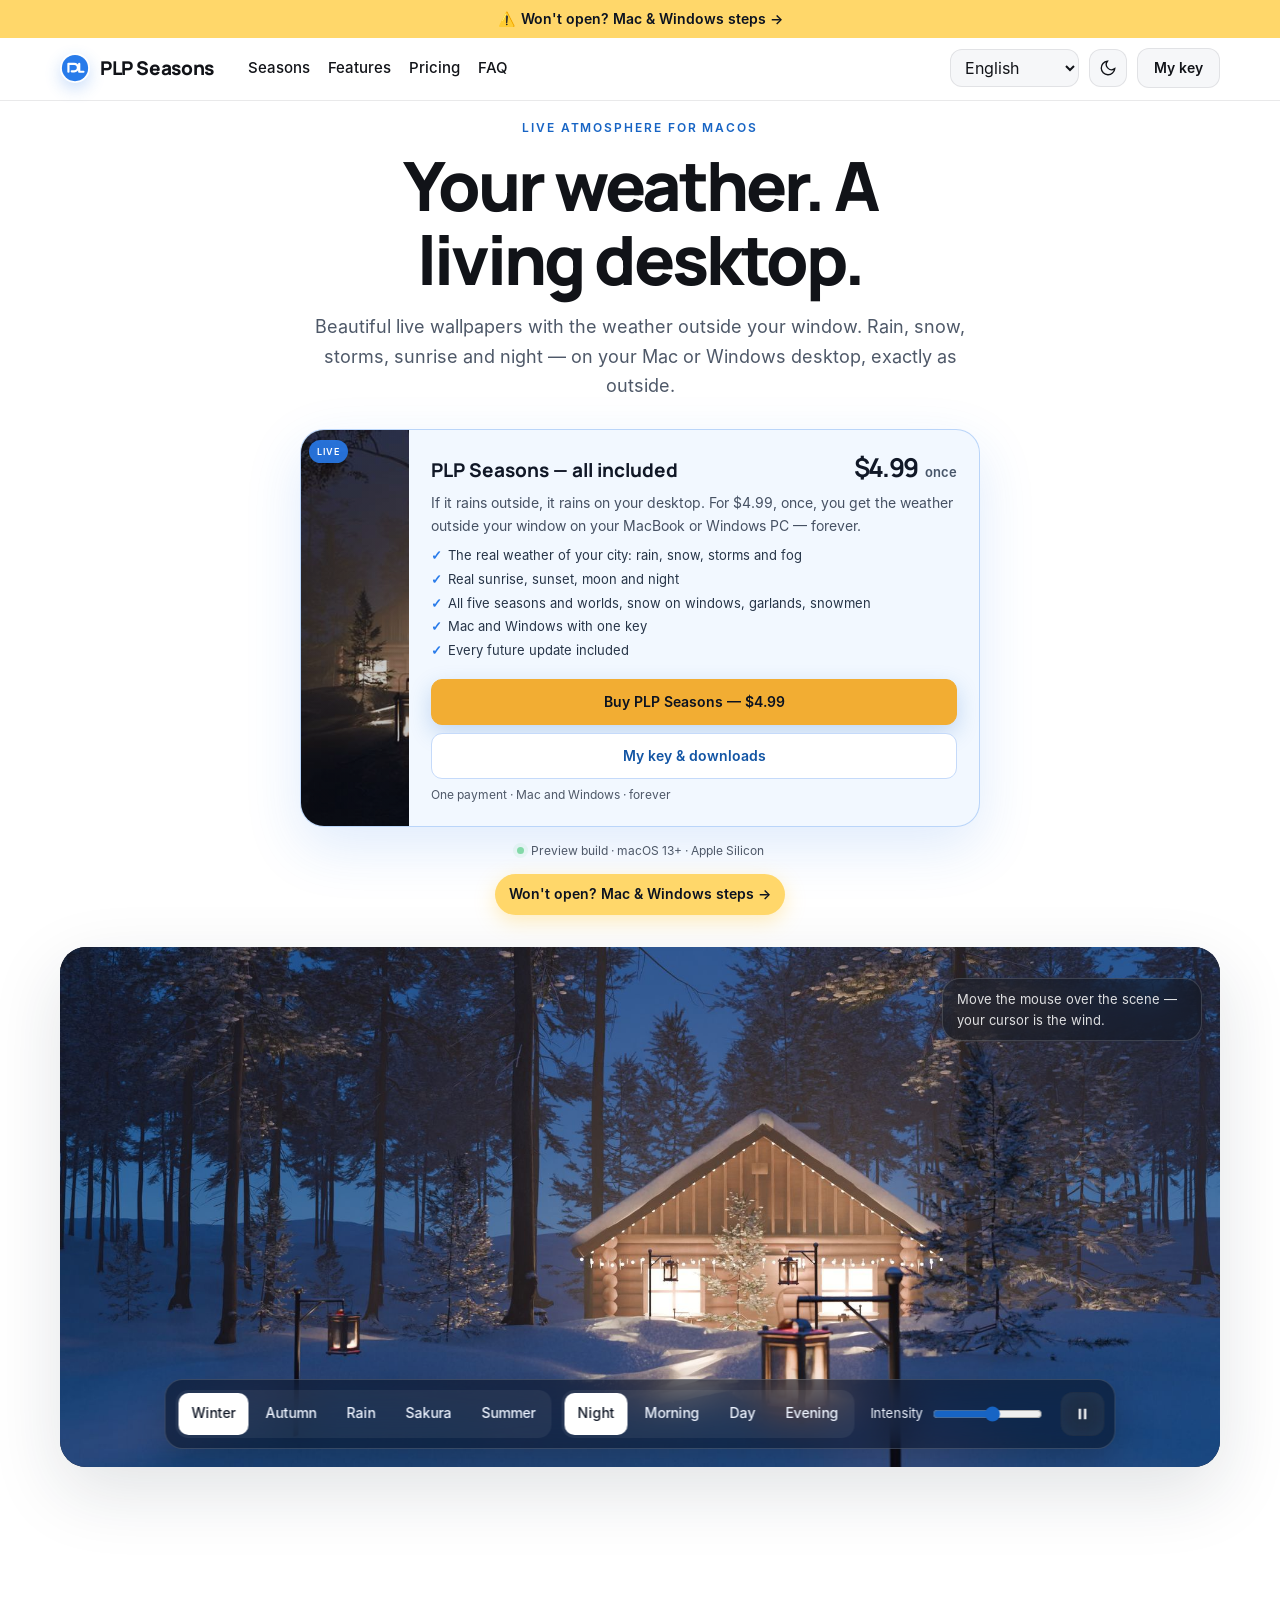
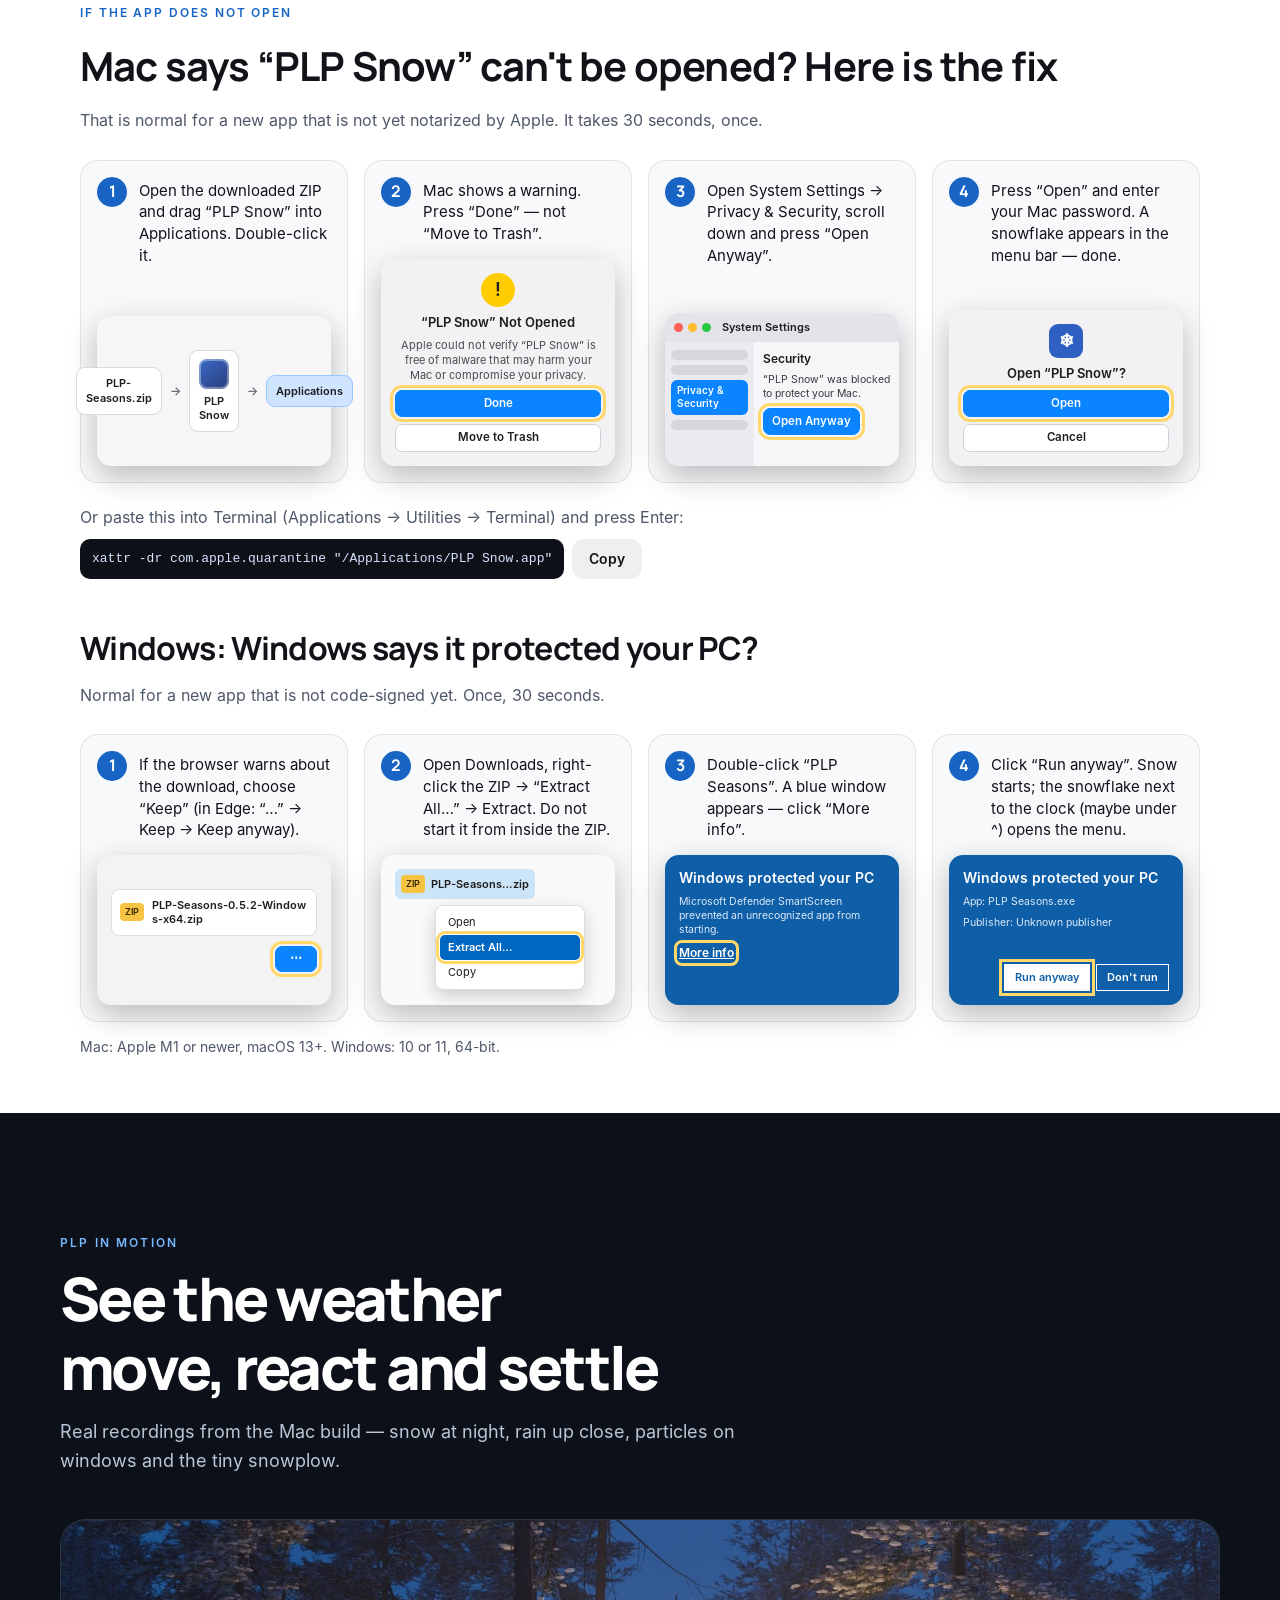
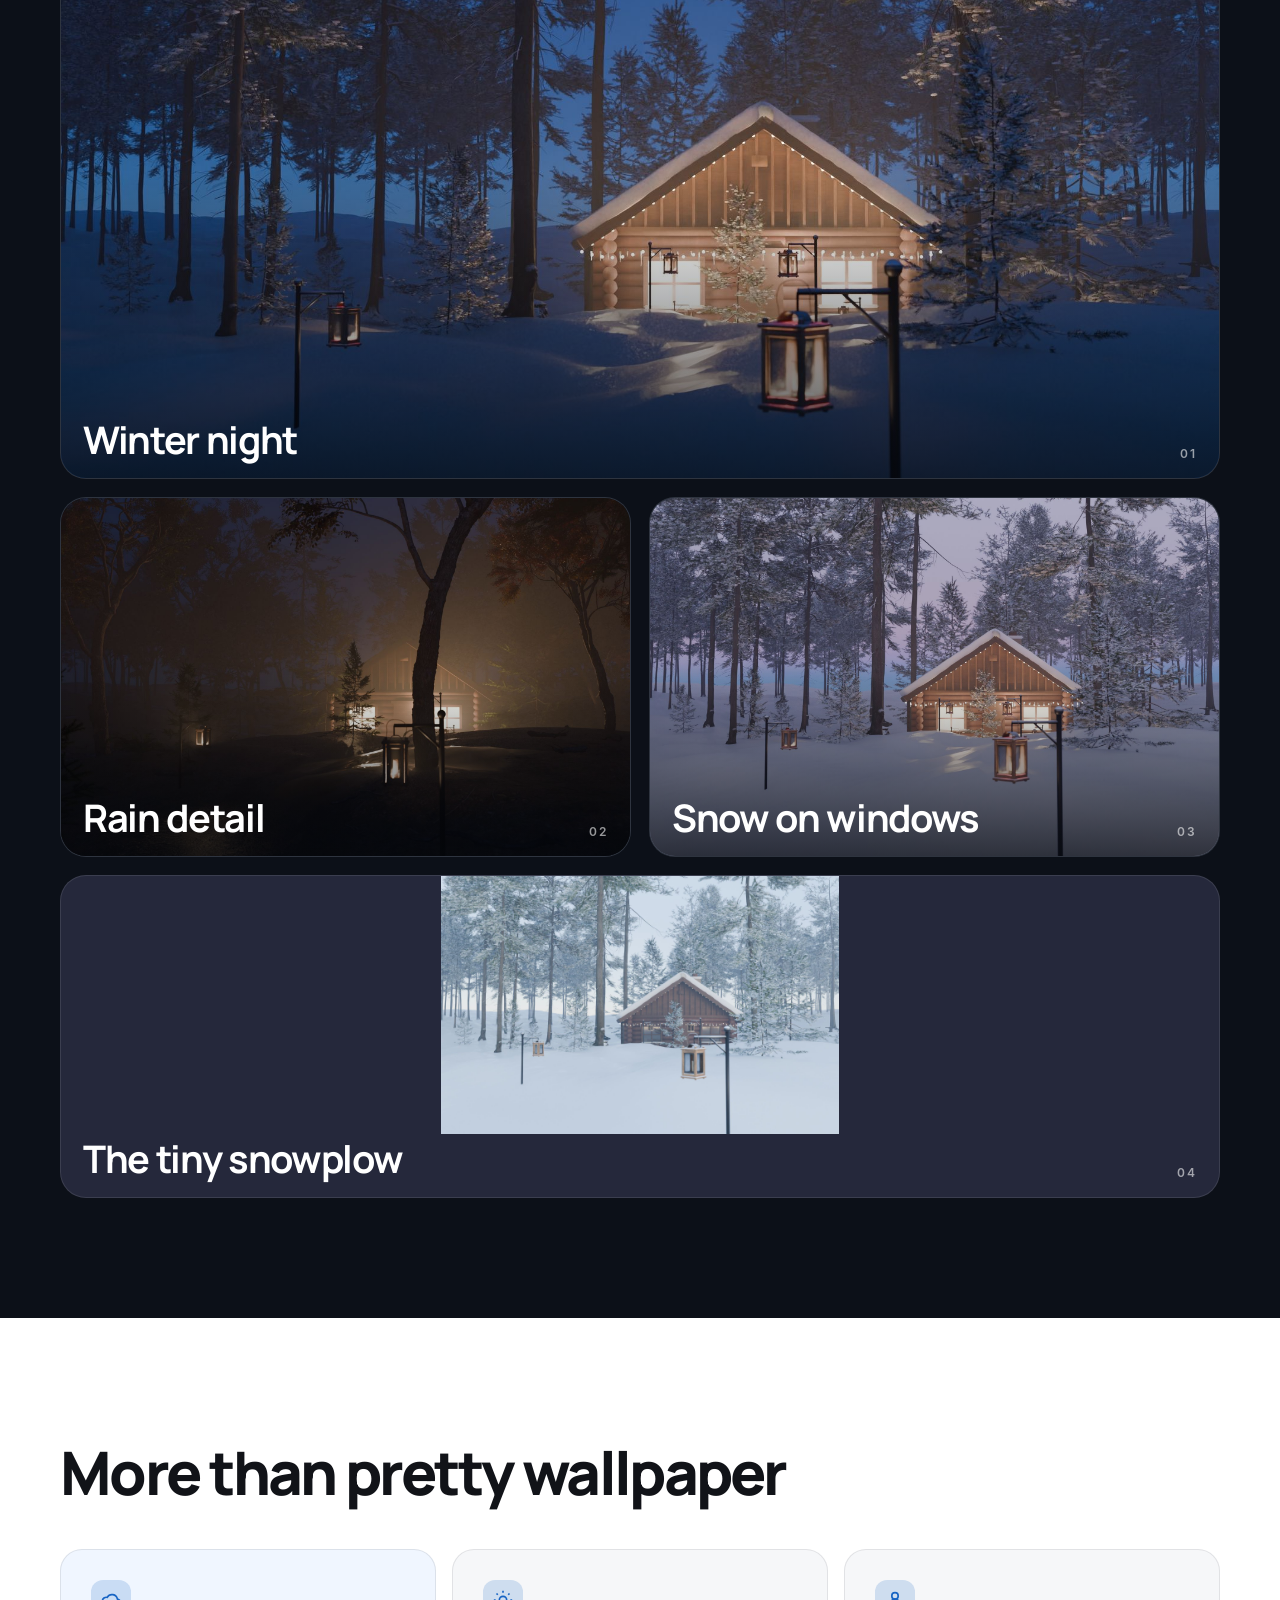
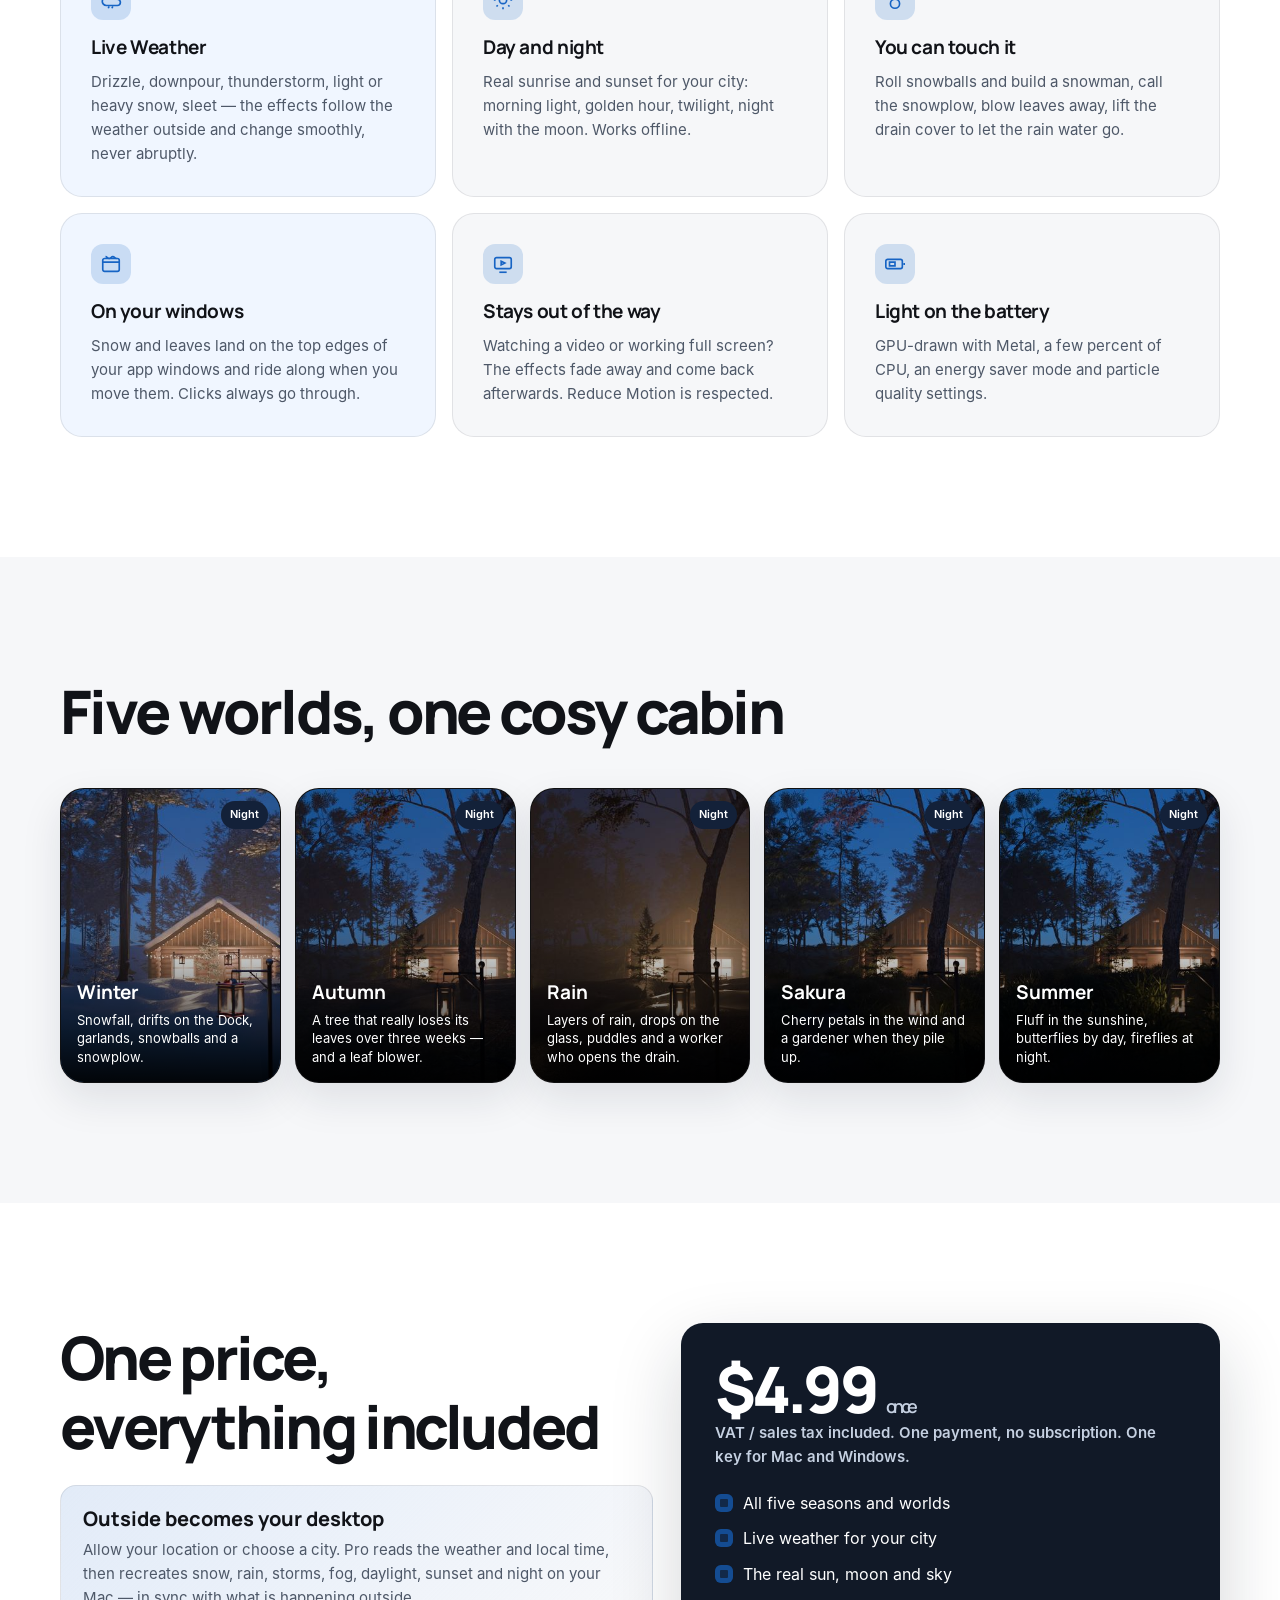
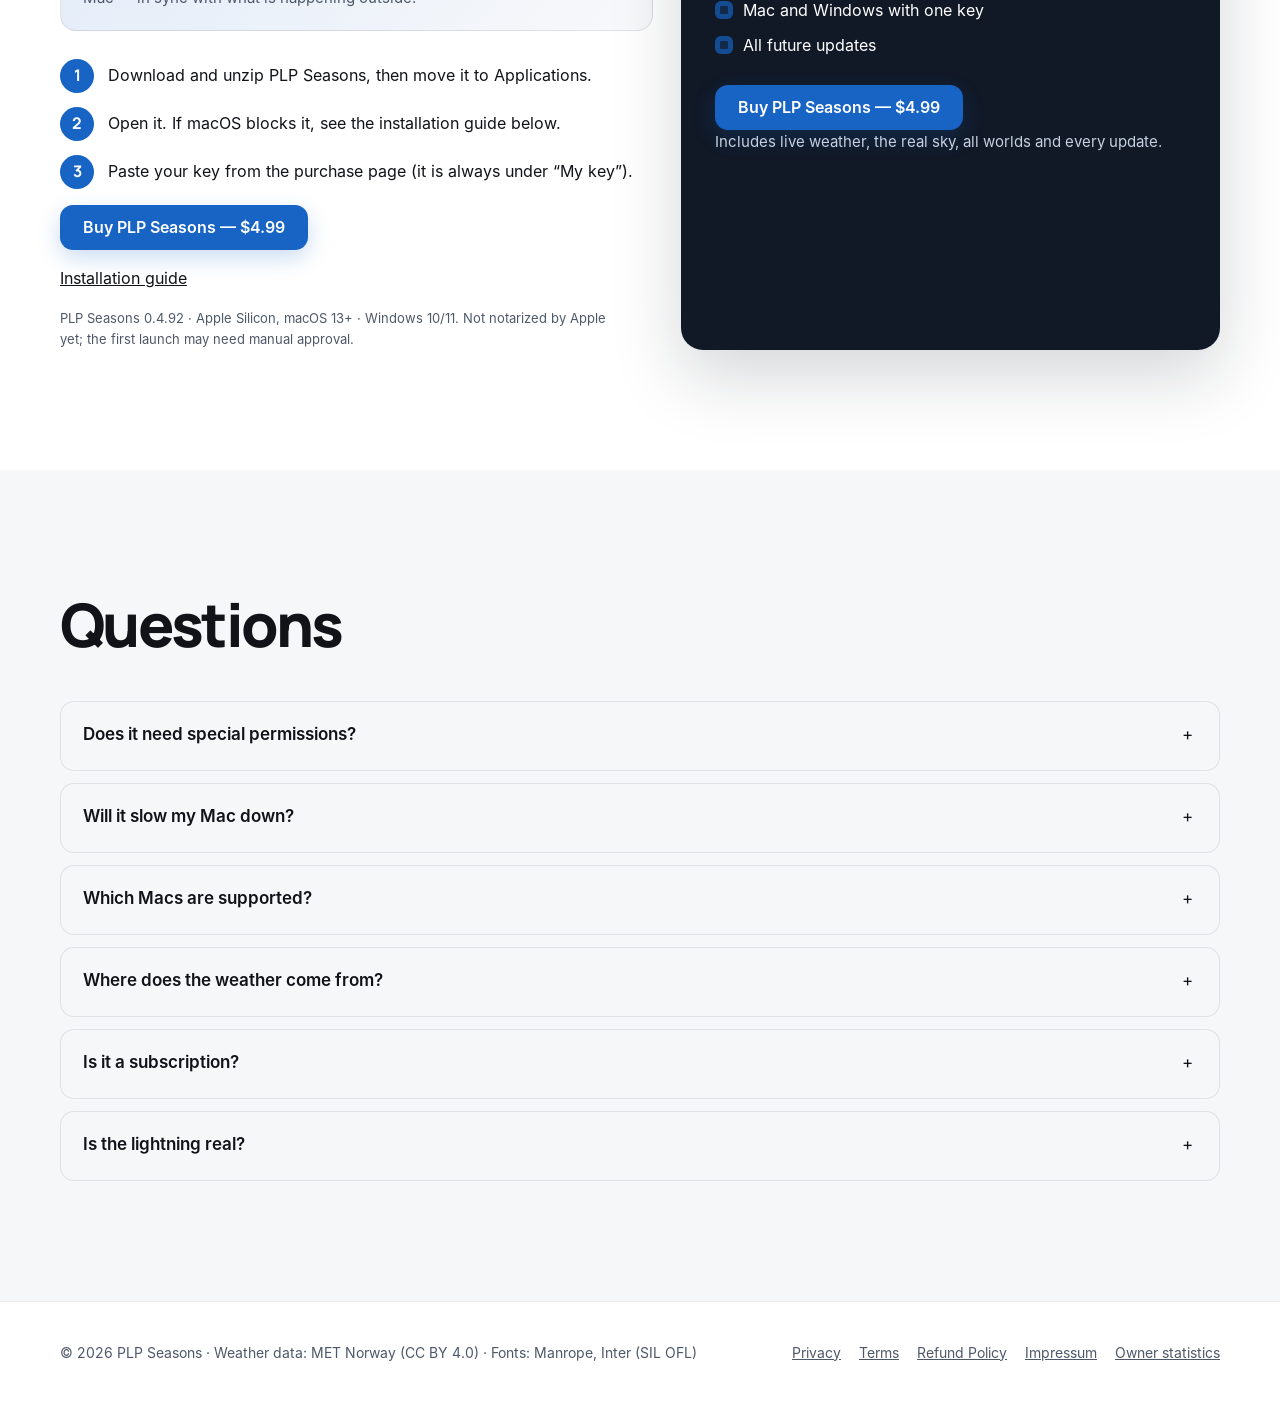
==== index.html @ 4ea88654 "Mac 0.4.92: New Year (snowball splats, snowman, fireworks, icicles, Santa), snow as a line along the" ====
<!doctype html>
<html lang="en" data-theme="light">
<head>
  <meta charset="utf-8">
  <meta name="viewport" content="width=device-width, initial-scale=1, viewport-fit=cover">
  <title>PLP Seasons — live weather on your Mac desktop</title>
  <meta name="description" content="A weather app with beautiful live wallpapers for macOS. Current conditions, temperature, hourly and daily forecasts, plus snow, rain, autumn leaves and sakura on your desktop.">
  <meta name="theme-color" content="#0a0e15">
  <link rel="icon" href="[data-uri]" type="image/svg+xml">
  
  <style>/* PLP Seasons — site styles. Manrope for headings, Inter for text. Dark by default, light on request. */
@font-face { font-family: 'Manrope'; src: url("[data-uri]") format('woff'); font-weight: 200 800; font-display: swap; }
@font-face { font-family: 'Inter'; src: url("[data-uri]") format('woff'); font-weight: 400; font-display: swap; }
@font-face { font-family: 'Inter'; src: url("[data-uri]") format('woff'); font-weight: 500; font-display: swap; }
@font-face { font-family: 'Inter'; src: url("[data-uri]") format('woff'); font-weight: 600; font-display: swap; }

:root {
  --bg: #0a0e15; --bg2: #111725; --text: #eef2f8; --muted: #9ba7b9; --line: rgba(255,255,255,.10);
  --glass: rgba(14,19,30,.52); --glass-strong: rgba(14,19,30,.78); --glass-line: rgba(255,255,255,.14);
  --accent: #f3b46a; --accent-ink: #1b1206; --ok: #7fd6a4; --err: #ff8f80;
  --radius: 18px; --shadow: 0 20px 60px rgba(0,0,0,.35);
  color-scheme: dark;
}
:root[data-theme="light"] {
  --bg: #f4f1ec; --bg2: #ffffff; --text: #151a23; --muted: #5a6373; --line: rgba(20,26,35,.10);
  --glass: rgba(255,255,255,.58); --glass-strong: rgba(255,255,255,.86); --glass-line: rgba(20,26,35,.10);
  --accent: #c9772a; --accent-ink: #ffffff; --ok: #1f8a52; --err: #c03a2b;
  --shadow: 0 20px 60px rgba(40,30,20,.14);
  color-scheme: light;
}
* { box-sizing: border-box; }
html { scroll-behavior: smooth; }
@media (prefers-reduced-motion: reduce) { html { scroll-behavior: auto; } }
body { margin: 0; background: var(--bg); color: var(--text); font: 400 16px/1.6 'Inter', system-ui, -apple-system, sans-serif;
  -webkit-font-smoothing: antialiased; transition: background .4s, color .4s; }
h1, h2, h3, .brand { font-family: 'Manrope', 'Inter', system-ui, sans-serif; letter-spacing: -.02em; }
a { color: inherit; }
img { max-width: 100%; display: block; }
button, input, select { font: inherit; color: inherit; }
.wrap { width: min(1160px, calc(100% - 40px)); margin: 0 auto; }
.sr { position: absolute; width: 1px; height: 1px; overflow: hidden; clip: rect(0 0 0 0); white-space: nowrap; }
:focus-visible { outline: 2px solid var(--accent); outline-offset: 3px; border-radius: 8px; }

/* header */
.top { position: fixed; inset: 0 0 auto 0; z-index: 30; padding: 14px 0; transition: background .3s, backdrop-filter .3s; }
.top.solid { background: var(--glass-strong); backdrop-filter: blur(18px) saturate(1.3); -webkit-backdrop-filter: blur(18px) saturate(1.3); border-bottom: 1px solid var(--line); }
.top .wrap { display: flex; align-items: center; gap: 22px; }
.brand { display: flex; align-items: center; gap: 10px; font-weight: 800; font-size: 19px; text-decoration: none; color: #fff; }
.top.solid .brand, :root[data-theme="light"] .top.solid .brand { color: var(--text); }
.brand { white-space: nowrap; }
.brand svg { width: 26px; height: 26px; }
.btn:disabled { opacity: .5; cursor: not-allowed; box-shadow: none; }
.nav { display: flex; gap: 18px; margin-left: 12px; }
.nav a { text-decoration: none; color: rgba(255,255,255,.82); font-weight: 500; font-size: 15px; }
.top.solid .nav a { color: var(--muted); }
.nav a:hover { color: var(--accent) !important; }
.tools { margin-left: auto; display: flex; align-items: center; gap: 10px; }
.select, .iconbtn { height: 38px; border-radius: 12px; border: 1px solid var(--glass-line); background: var(--glass); color: #fff;
  backdrop-filter: blur(14px); -webkit-backdrop-filter: blur(14px); padding: 0 10px; cursor: pointer; }
.top.solid .select, .top.solid .iconbtn { color: var(--text); }
.select option { color: #111; }
.iconbtn { width: 38px; display: grid; place-items: center; padding: 0; }
.iconbtn svg { width: 18px; height: 18px; }
.btn { display: inline-flex; align-items: center; justify-content: center; gap: 8px; height: 46px; padding: 0 22px; border-radius: 14px;
  border: 1px solid transparent; font-weight: 600; text-decoration: none; cursor: pointer; transition: transform .15s, background .2s, box-shadow .2s; white-space: nowrap; }
.btn:active { transform: translateY(1px); }
.btn.primary { background: var(--accent); color: var(--accent-ink); box-shadow: 0 10px 30px rgba(243,180,106,.28); }
.btn.primary:hover { box-shadow: 0 14px 36px rgba(243,180,106,.4); }
.btn.ghost { background: var(--glass); border-color: var(--glass-line); color: #fff; backdrop-filter: blur(14px); -webkit-backdrop-filter: blur(14px); }
.btn.small { height: 38px; padding: 0 16px; border-radius: 12px; font-size: 14px; }
.section .btn.ghost, .card .btn.ghost { color: var(--text); }
.top.solid .btn.ghost, .page .top .btn.ghost { color: var(--text); }
.btn[disabled] { opacity: .5; cursor: not-allowed; }

/* hero = the interactive demo */
.hero { position: relative; height: 100svh; min-height: 640px; overflow: hidden; background: #05070c; color: #fff; }
.plate { position: absolute; inset: 0; width: 100%; height: 100%; object-fit: cover; opacity: 0; transition: opacity 1.4s ease; }
.plate.on { opacity: 1; }
#fx { position: absolute; inset: 0; width: 100%; height: 100%; }
.hero::after { content: ''; position: absolute; inset: 0; pointer-events: none;
  background: linear-gradient(180deg, rgba(4,6,12,.45) 0%, rgba(4,6,12,0) 22%, rgba(4,6,12,0) 50%, rgba(4,6,12,.62) 100%); }
.hero-copy { position: absolute; z-index: 5; left: max(20px, calc((100% - 1160px) / 2)); bottom: 148px; width: min(560px, calc(100% - 40px)); }
.glass { background: var(--glass); border: 1px solid var(--glass-line); border-radius: var(--radius); backdrop-filter: blur(20px) saturate(1.3);
  -webkit-backdrop-filter: blur(20px) saturate(1.3); box-shadow: var(--shadow); }
.hero .glass { background: rgba(10,14,22,.46); border-color: rgba(255,255,255,.14); color: #fff; }
.hero-copy .glass { padding: 30px 32px; }
.kicker { text-transform: uppercase; letter-spacing: .16em; font-size: 12px; font-weight: 600; color: var(--accent); margin: 0 0 12px; }
.hero h1 { font-size: clamp(34px, 5vw, 58px); line-height: 1.04; margin: 0 0 14px; font-weight: 800; }
.hero p.lead { margin: 0 0 22px; color: rgba(255,255,255,.84); font-size: 17px; }
.cta { display: flex; flex-wrap: wrap; gap: 10px; }
.release-line { display: flex; flex-wrap: wrap; align-items: center; gap: 7px; margin-top: 14px; color: rgba(255,255,255,.66); font-size: 12px; }
.release-dot { width: 7px; height: 7px; border-radius: 50%; background: #82d9a8; box-shadow: 0 0 0 4px rgba(130,217,168,.12); }
.download-btn::before { content: '↓'; font-size: 17px; line-height: 1; }
.controls { position: absolute; z-index: 6; left: 50%; transform: translateX(-50%); bottom: 28px; display: flex; flex-wrap: wrap; align-items: center;
  justify-content: center; gap: 10px; padding: 10px; width: max-content; max-width: calc(100% - 24px); }
.seg { display: flex; gap: 4px; padding: 3px; border-radius: 13px; background: rgba(255,255,255,.06); }
.seg button { border: 0; background: transparent; height: 36px; padding: 0 13px; border-radius: 10px; cursor: pointer; color: rgba(255,255,255,.8); font-weight: 500; font-size: 14px; }
.seg button[aria-pressed="true"] { background: rgba(255,255,255,.92); color: #121722; }
.range { display: flex; align-items: center; gap: 8px; font-size: 13px; color: rgba(255,255,255,.75); padding: 0 6px; }
.range input { width: 110px; accent-color: var(--accent); }
.hint { position: absolute; z-index: 5; right: max(20px, calc((100% - 1160px) / 2)); bottom: 160px; max-width: 260px; font-size: 13px;
  color: rgba(255,255,255,.78); padding: 10px 14px; }
.scrolldown { position: absolute; z-index: 5; left: 50%; bottom: 96px; transform: translateX(-50%); opacity: .0; }

/* sections */
.section { padding: 110px 0; }
.section.alt { background: var(--bg2); }
.section h2 { font-size: clamp(28px, 3.6vw, 42px); line-height: 1.1; margin: 0 0 42px; font-weight: 800; max-width: 760px; }
.grid { display: grid; gap: 18px; grid-template-columns: repeat(3, 1fr); }
.card { padding: 26px; border-radius: var(--radius); background: var(--glass); border: 1px solid var(--line); }
.section .card { background: color-mix(in srgb, var(--bg2) 70%, transparent); }
.section.alt .card { background: var(--bg); }
.card h3 { margin: 12px 0 8px; font-size: 19px; font-weight: 700; }
.card p { margin: 0; color: var(--muted); font-size: 15px; }
.ico { width: 40px; height: 40px; border-radius: 12px; display: grid; place-items: center; background: color-mix(in srgb, var(--accent) 18%, transparent); color: var(--accent); }
.ico svg { width: 22px; height: 22px; }
.worlds { display: grid; gap: 16px; grid-template-columns: repeat(5, 1fr); }
.world { position: relative; border-radius: var(--radius); overflow: hidden; aspect-ratio: 3 / 4; background: #111 center / cover no-repeat; cursor: pointer;
  border: 1px solid var(--line); transition: transform .3s; text-align: left; padding: 0; color: #fff; }
.world:hover { transform: translateY(-4px); }
.world img { position: absolute; inset: 0; width: 100%; height: 100%; object-fit: cover; }
.world img { transition: opacity .55s ease, transform 3.2s ease; transform: scale(1.01); }
.world img.changing { opacity: .18; transform: scale(1.045); }
.world::after { content: attr(data-phase-label); position: absolute; z-index: 2; top: 12px; right: 12px; padding: 5px 9px; border-radius: 999px;
  background: rgba(8,12,20,.46); color: rgba(255,255,255,.9); font-size: 11px; font-weight: 600; backdrop-filter: blur(10px); -webkit-backdrop-filter: blur(10px); }
.world span { position: absolute; inset: auto 0 0 0; padding: 60px 16px 16px; background: linear-gradient(180deg, transparent, rgba(0,0,0,.75)); }
.world b { display: block; font-family: 'Manrope', sans-serif; font-size: 19px; }
.world small { display: block; font-size: 13px; color: rgba(255,255,255,.82); line-height: 1.4; margin-top: 4px; }
.price { display: grid; grid-template-columns: 1.1fr 1fr; gap: 28px; align-items: stretch; }
.price .card { padding: 34px; }
.amount { font-family: 'Manrope', sans-serif; font-size: 64px; font-weight: 800; line-height: 1; }
.amount small { font-size: 18px; font-weight: 600; color: var(--muted); }
.renew { margin: 10px 0 0; color: var(--muted); font-weight: 600; }
.checks { list-style: none; padding: 0; margin: 22px 0 26px; display: grid; gap: 10px; }
.checks li { display: flex; gap: 10px; align-items: flex-start; }
.checks li::before { content: ''; width: 18px; height: 18px; margin-top: 3px; flex: none; border-radius: 6px; background: color-mix(in srgb, var(--accent) 22%, transparent);
  box-shadow: inset 0 0 0 5px color-mix(in srgb, var(--accent) 60%, transparent); }
.note { color: var(--muted); font-size: 14px; }
.notice { margin-top: 14px; padding: 12px 14px; border-radius: 12px; background: color-mix(in srgb, var(--accent) 12%, transparent); font-size: 14px; }
.steps { counter-reset: s; display: grid; gap: 14px; }
.steps li { counter-increment: s; list-style: none; display: flex; gap: 14px; align-items: center; }
.steps li::before { content: counter(s); width: 34px; height: 34px; border-radius: 50%; display: grid; place-items: center; flex: none;
  background: var(--accent); color: var(--accent-ink); font-weight: 700; font-family: 'Manrope', sans-serif; }
.install-download { margin-top: 20px; }
.build-note { max-width: 560px; margin: 12px 0 0; color: var(--muted); font-size: 13px; }
.pro-story { margin: -18px 0 28px; padding: 20px 22px; border: 1px solid var(--line); border-radius: 16px;
  background: linear-gradient(135deg, color-mix(in srgb, var(--accent) 13%, transparent), color-mix(in srgb, var(--bg2) 78%, transparent)); }
.pro-story strong { display: block; font: 750 20px/1.25 'Manrope', sans-serif; margin-bottom: 7px; }
.pro-story p { margin: 0; color: var(--muted); font-size: 15px; }
.faq { display: grid; gap: 12px; max-width: 860px; }
.faq details { border: 1px solid var(--line); border-radius: 14px; padding: 16px 20px; background: color-mix(in srgb, var(--bg2) 60%, transparent); }
.faq summary { cursor: pointer; font-weight: 600; list-style: none; }
.faq summary::-webkit-details-marker { display: none; }
.faq summary::after { content: '+'; float: right; color: var(--muted); font-weight: 400; }
.faq details[open] summary::after { content: '–'; }
.faq p { margin: 10px 0 0; color: var(--muted); }
footer { padding: 40px 0 60px; border-top: 1px solid var(--line); color: var(--muted); font-size: 14px; }
footer .wrap { display: flex; flex-wrap: wrap; gap: 10px 24px; justify-content: space-between; }
footer nav { display: flex; flex-wrap: wrap; gap: 12px 18px; }

/* account */
.page { min-height: 100svh; padding: 110px 0 60px; background: radial-gradient(1200px 600px at 80% -10%, color-mix(in srgb, var(--accent) 16%, transparent), transparent), var(--bg); }
.page .top .brand { color: var(--text); }
.page .top .nav a, .page .top .select, .page .top .iconbtn { color: var(--text); }
.panel { max-width: 520px; margin: 0 auto; padding: 32px; }
.panel h1 { margin: 0 0 22px; font-size: 30px; }
.field { display: grid; gap: 6px; margin-bottom: 14px; }
.field label { font-size: 14px; color: var(--muted); font-weight: 500; }
.field input { height: 46px; border-radius: 12px; border: 1px solid var(--line); background: var(--bg); padding: 0 14px; }
.row { display: flex; gap: 10px; flex-wrap: wrap; align-items: center; }
.link { background: none; border: 0; padding: 0; color: var(--accent); cursor: pointer; text-decoration: underline; text-underline-offset: 3px; }
.msg { min-height: 22px; font-size: 14px; margin: 6px 0 10px; }
.msg.err { color: var(--err); } .msg.ok { color: var(--ok); }
.key { font-family: ui-monospace, SFMono-Regular, Menlo, monospace; font-size: 12px; word-break: break-all; padding: 12px; border-radius: 12px; background: var(--bg); border: 1px solid var(--line); }
.stack { display: grid; gap: 18px; max-width: 640px; margin: 0 auto; }
.stack .card h2 { font-size: 20px; margin: 0 0 10px; }
.status { display: inline-flex; align-items: center; gap: 8px; font-weight: 600; }
.status::before { content: ''; width: 9px; height: 9px; border-radius: 50%; background: var(--muted); }
.status.on::before { background: var(--ok); box-shadow: 0 0 0 4px color-mix(in srgb, var(--ok) 25%, transparent); }
.doc { max-width: 760px; margin: 0 auto; } .doc h1 { font-size: 34px; } .doc p, .doc li { color: var(--muted); }
[hidden] { display: none !important; }

@media (max-width: 980px) {
  .grid { grid-template-columns: 1fr 1fr; } .worlds { grid-template-columns: repeat(3, 1fr); } .price { grid-template-columns: 1fr; }
  .nav { display: none; } .hint { display: none; }
}
@media (max-width: 360px) { .brand span { display: none; } }
@media (max-width: 640px) {
  .grid, .worlds { grid-template-columns: 1fr 1fr; } .hero-copy { bottom: 210px; } .hero-copy .glass { padding: 22px; }
  .controls { bottom: 14px; gap: 6px; } .seg button { padding: 0 9px; height: 32px; font-size: 13px; } .range { display: none; }
  .section { padding: 72px 0; } .tools .select { max-width: 110px; }
  .top .wrap { gap: 8px; } .brand { font-size: 17px; gap: 7px; } .tools .select { max-width: 104px; font-size: 14px; } .tools .btn { padding: 0 12px; }
  /* phones: the header must fit (no sideways scroll) and the hero card starts below it instead of sliding under it */
  .top .wrap { gap: 6px; } .tools { gap: 6px; } .tools .select { max-width: 80px; } .tools .btn { padding: 0 10px; }
  .hero-copy { top: 74px; bottom: auto; } .hero-copy .glass { padding: 18px 18px 20px; }
  .hero h1 { font-size: 30px; margin-bottom: 10px; } .hero p.lead { font-size: 15px; line-height: 1.5; margin-bottom: 16px; }
  .grid > *, .worlds > * { min-width: 0; } .grid h3, .grid p { overflow-wrap: break-word; hyphens: auto; }
}
@media (max-width: 480px) { .grid { grid-template-columns: 1fr; } }
@media (max-width: 420px) { .tools .select { max-width: 70px; } .tools .btn { padding: 0 8px; font-size: 13px; } }
@media (max-width: 360px) { .seg button { padding: 0 7px; font-size: 12.5px; } .hero h1 { font-size: 27px; } .hero { min-height: 700px; } }
.gap-top { margin-top: 14px; }

/* 2026 presentation refresh: calm, product-first landing page with the interactive scene as the hero proof. */
:root[data-theme="light"] {
  --bg: #ffffff; --bg2: #f6f7f9; --text: #111318; --muted: #656b75; --line: rgba(17,19,24,.09);
  --glass: rgba(255,255,255,.76); --glass-strong: rgba(255,255,255,.94); --glass-line: rgba(17,19,24,.10);
  --accent: #287bea; --accent-ink: #ffffff; --shadow: 0 24px 70px rgba(24,36,54,.13);
}
.top { padding: 12px 0; background: rgba(255,255,255,.88); border-bottom: 1px solid rgba(17,19,24,.06);
  backdrop-filter: blur(20px) saturate(1.25); -webkit-backdrop-filter: blur(20px) saturate(1.25); }
.top .brand, .top.solid .brand, .top .nav a, .top.solid .nav a, .top .select, .top .iconbtn { color: #111318; }
.brand svg { width: 30px; height: 30px; padding: 0; border-radius: 50%; color: #fff; background: transparent; box-shadow: 0 6px 16px rgba(40,123,234,.24); }
.top .btn.ghost { color: #1769d2; background: #edf5ff; border-color: transparent; }
.top .select, .top .iconbtn { color: #111318; background: #f6f7f9; border-color: rgba(17,19,24,.08); }
.btn { border-radius: 13px; }
.btn.primary { background: linear-gradient(180deg,#3287f4,#176fe5); box-shadow: 0 10px 24px rgba(40,123,234,.24); }
.btn.primary:hover { box-shadow: 0 14px 30px rgba(40,123,234,.34); }

.hero { height: 1260px; min-height: 1260px; padding-top: 64px; background: #fff; color: var(--text); }
.hero .plate { inset: 690px max(24px,calc((100% - 1160px)/2)) auto; width: min(1160px,calc(100% - 48px)); height: 500px;
  border-radius: 28px; box-shadow: 0 28px 80px rgba(18,28,45,.20); }
#fx { inset: 690px max(24px,calc((100% - 1160px)/2)) auto; width: min(1160px,calc(100% - 48px)); height: 500px; border-radius: 28px; }
.hero::after { inset: 690px max(24px,calc((100% - 1160px)/2)) auto; width: min(1160px,calc(100% - 48px)); height: 500px; border-radius: 28px;
  background: linear-gradient(180deg,rgba(5,8,15,.05),rgba(5,8,15,.02) 55%,rgba(5,8,15,.50)); }
.hero-copy { top: 88px; bottom: auto; left: 50%; transform: translateX(-50%); width: min(1040px,calc(100% - 40px)); text-align: center; }
.hero-copy .glass, .hero .glass { color: var(--text); background: transparent; border: 0; box-shadow: none; backdrop-filter: none; -webkit-backdrop-filter: none; }
.hero-copy .glass { padding: 24px; }
.hero .kicker { color: #287bea; }
.hero h1 { max-width: 850px; margin: 0 auto 16px; color: #111318; font-size: clamp(46px,5.5vw,72px); line-height: .99; letter-spacing: -.055em; }
.hero p.lead { max-width: 660px; margin: 0 auto 24px; color: #686d76; font-size: 18px; line-height: 1.55; }
.hero .cta { justify-content: center; }
.hero .btn.ghost { color: #242830; background: #f1f2f4; border-color: transparent; }
.release-line { justify-content: center; color: #858a93; }
.hero-plans { display: grid; grid-template-columns: 1fr; max-width: 680px; gap: 14px; margin: 28px auto 0; text-align: left; }
.pro-plan .plan-content .btn + .btn { margin-top: 8px; }
.hero-plan { display: grid; grid-template-columns: 138px 1fr; min-height: 238px; overflow: hidden; color: #111318; border: 1px solid #e5e8ed; border-radius: 24px; background: #fff; box-shadow: 0 18px 48px rgba(24,36,54,.10); }
.hero-plan.pro-plan { border-color: rgba(40,123,234,.28); background: linear-gradient(145deg,#f7fbff,#edf6ff); box-shadow: 0 20px 55px rgba(40,123,234,.15); }
.plan-scene { position: relative; min-height: 100%; background-position: center; background-size: cover; }
.free-scene { background-image: linear-gradient(180deg,transparent,rgba(7,12,20,.25)),url("[data-uri]"); }
.pro-scene { background-image: linear-gradient(180deg,rgba(16,74,150,.08),rgba(5,15,31,.32)),url("[data-uri]"); }
.pro-scene span { position: absolute; left: 10px; top: 10px; padding: 5px 8px; border-radius: 999px; background: rgba(40,123,234,.9); color: #fff; font-size: 9px; font-weight: 800; letter-spacing: .12em; }
.plan-content { display: flex; flex-direction: column; padding: 18px 18px 16px; }
.plan-heading { display: flex; align-items: baseline; justify-content: space-between; gap: 10px; font: 750 18px/1.2 'Manrope',sans-serif; }
.plan-heading strong { font-size: 26px; letter-spacing: -.05em; white-space: nowrap; }
.plan-heading small { margin-left: 4px; color: #69707a; font: 600 11px/1 'Inter',sans-serif; letter-spacing: 0; }
.plan-content p { margin: 9px 0 8px; color: #626873; font-size: 12.5px; line-height: 1.45; }
.plan-content ul { display: grid; gap: 3px; margin: 0 0 12px; padding: 0; list-style: none; color: #343a44; font-size: 11.5px; line-height: 1.35; }
.plan-content li::before { content: '✓'; margin-right: 6px; color: #287bea; font-weight: 800; }
.plan-button { width: 100%; height: 38px; margin-top: auto; padding: 0 12px; border-radius: 11px; font-size: 12px; }
.free-plan .plan-button { color: #1769d2; background: #edf5ff; border-color: transparent; }
.hint { right: max(38px,calc((100% - 1120px)/2)); top: 710px; bottom: auto; color: rgba(255,255,255,.86) !important;
  background: rgba(12,18,29,.46) !important; border: 1px solid rgba(255,255,255,.16) !important; box-shadow: none !important;
  backdrop-filter: blur(16px) !important; -webkit-backdrop-filter: blur(16px) !important; }
.controls { bottom: 92px; color: #fff; background: rgba(9,14,24,.54) !important; border: 1px solid rgba(255,255,255,.16) !important;
  box-shadow: 0 14px 40px rgba(0,0,0,.22) !important; backdrop-filter: blur(18px) saturate(1.25) !important; -webkit-backdrop-filter: blur(18px) saturate(1.25) !important; }
.controls .iconbtn { color: #fff; background: rgba(255,255,255,.08); }
.section { padding: 120px 0; }
.section h2 { font-size: clamp(38px,5vw,60px); line-height: 1.02; letter-spacing: -.045em; max-width: 880px; }
.card { border-radius: 22px; }
.grid { gap: 16px; }
.grid .card { min-height: 220px; padding: 30px; }
.grid .card:nth-child(1), .grid .card:nth-child(4) { background: linear-gradient(145deg,#eef6ff,#fff); }
.worlds { gap: 14px; }
.world { border-radius: 24px; box-shadow: 0 16px 40px rgba(22,31,46,.10); }
.price { align-items: stretch; }
.price > .card { background: #111927; color: #fff; border: 0; box-shadow: 0 26px 70px rgba(17,25,39,.18); }
.price > .card .renew, .price > .card .note { color: rgba(255,255,255,.68); }
.amount { letter-spacing: -.055em; }
.faq { max-width: none; }
.faq details { padding: 20px 22px; background: #fff; }
.showcase { overflow: hidden; background: #0c1018; color: #fff; }
.showcase .section-kicker { margin: 0 0 12px; color: #78b8ff; font-weight: 700; font-size: 12px; letter-spacing: .18em; }
.showcase h2 { margin-bottom: 16px; color: #fff; }
.showcase .section-lead { max-width: 690px; margin: 0 0 44px; color: rgba(255,255,255,.63); font-size: 18px; }
.reel { display: grid; grid-template-columns: repeat(2,minmax(0,1fr)); gap: 18px; }
.clip { position: relative; min-height: 360px; margin: 0; overflow: hidden; border-radius: 26px; background: #161d29; border: 1px solid rgba(255,255,255,.10); }
.clip-wide { grid-column: span 2; min-height: 560px; }
.clip video { width: 100%; height: 100%; position: absolute; inset: 0; object-fit: cover; }
.clip::after { content: ''; position: absolute; inset: 45% 0 0; background: linear-gradient(transparent,rgba(4,7,12,.72)); pointer-events: none; }
.clip figcaption { position: absolute; z-index: 2; inset: auto 22px 18px; display: flex; justify-content: space-between; align-items: end; color: #fff; }
.clip figcaption b { font: 700 clamp(22px,3vw,38px)/1.05 'Manrope',sans-serif; letter-spacing: -.035em; }
.clip figcaption span { font: 600 12px/1 'Inter',sans-serif; letter-spacing: .18em; opacity: .58; }
/* The recording is a panoramic Dock strip. Keep the complete journey visible
   instead of enlarging it into a narrow crop that the plow crosses in a flash. */
.clip.clip-plow { width: 100%; min-width: 0; min-height: 230px; aspect-ratio: 3.6; background: #25283b; }
.clip-plow video { object-fit: contain; height: calc(100% - 62px); }
.clip-plow::after { display: none; }

@media (max-width: 980px) {
  .hero { height: 1230px; min-height: 1230px; }
  .hero .plate, #fx, .hero::after { top: 680px; height: 470px; }
  .hero-plan { grid-template-columns: 110px 1fr; }
  .controls { bottom: 84px; }
}
@media (max-width: 640px) {
  .top { padding: 9px 0; }
  .hero { height: 1400px; min-height: 1400px; padding-top: 58px; }
  .hero-copy { top: 70px; }
  .hero-copy .glass { padding: 18px 0; }
  .hero h1 { font-size: clamp(36px,11vw,50px); line-height: 1.02; }
  .hero p.lead { font-size: 15px; }
  .hero-plans { grid-template-columns: 1fr; gap: 10px; margin-top: 20px; }
  .hero-plan { grid-template-columns: 92px 1fr; min-height: 220px; border-radius: 20px; }
  .plan-content { padding: 14px; }
  .hero .plate, #fx, .hero::after { inset: 930px 14px auto; width: calc(100% - 28px); height: 390px; border-radius: 20px; }
  .controls { bottom: 82px; max-width: calc(100% - 40px); }
  .controls #phaseSeg { display: none; }
  .seg { max-width: 100%; overflow-x: auto; }
  .hint { display: none; }
  .section { padding: 82px 0; }
  .section h2 { font-size: 38px; margin-bottom: 30px; }
  .worlds { grid-template-columns: 1fr 1fr; }
  .reel { grid-template-columns: 1fr; }
  .clip, .clip-wide { grid-column: auto; min-height: 310px; border-radius: 20px; }
}

/* One palette per theme; text and surfaces always change together. */
:root { --accent: #70b1ff; --accent-ink: #101b2d; --muted: #b3bece; }
:root[data-theme="light"] { --muted: #4e5868; --accent: #1764c4; --accent-ink: #fff; }
body { font-family: 'Inter', -apple-system, BlinkMacSystemFont, 'Segoe UI', sans-serif; }
.top, .top.solid { background: var(--glass-strong); border-color: var(--line); }
.top .brand, .top.solid .brand, :root[data-theme="light"] .top.solid .brand,
.top .nav a, .top.solid .nav a, .top .select, .top .iconbtn { color: var(--text); }
.top .select, .top .iconbtn { background: var(--bg2); border-color: var(--line); }
.top .btn.ghost, .top.solid .btn.ghost { color: var(--text); background: var(--bg2); border-color: var(--line); }
.btn.primary { color: #fff; background: #1764c4; box-shadow: 0 8px 22px rgba(23,100,196,.22); }
.btn.primary:hover { background: #1055ae; }
.btn { min-height: 44px; white-space: normal; height: auto; padding-top: 11px; padding-bottom: 11px; line-height: 1.35; text-align: center; }
.btn.small { min-height: 40px; }
.hero { height: auto; min-height: 0; padding: 100px 0 72px; background: var(--bg); color: var(--text); overflow: visible; }
.hero::after { display: none; }
.hero-copy { position: relative; inset: auto; width: min(1040px,calc(100% - 40px)); margin: 0 auto 32px; transform: none; }
.hero-copy .glass { padding: 18px 0 0; color: var(--text); }
.hero h1 { color: var(--text); font-size: clamp(36px,5.5vw,68px); line-height: 1.08; letter-spacing: -.045em; text-wrap: balance; }
.hero p.lead { color: var(--muted); font-size: 18px; line-height: 1.65; }
.hero .kicker { color: var(--accent); }
.release-line { color: var(--muted); line-height: 1.6; }
.hero-plan { grid-template-columns: 108px minmax(0,1fr); min-width: 0; }
.hero-plan.pro-plan { background: #f2f8ff; }
.plan-content { min-width: 0; padding: 22px; }
.plan-heading { flex-wrap: wrap; gap: 8px; color: #111827; font-size: 19px; }
.plan-heading small { color: #475569; font-size: 13px; }
.plan-content p { color: #465163; font-size: 14px; line-height: 1.6; }
.plan-content ul { color: #263447; font-size: 13px; line-height: 1.6; margin-bottom: 18px; }
.plan-button { font-size: 14px; min-height: 46px; padding: 11px 12px; }
.free-plan .plan-button { color: #1154a4; background: #e4efff; border-color: #c5dafa; }
.pro-scene span { font-size: 9px; line-height: 1.45; max-width: calc(100% - 16px); left: 8px; overflow-wrap: anywhere; }
.scene-stage { position: relative; width: min(1160px,calc(100% - 40px)); height: 520px; margin: 0 auto; overflow: hidden; border-radius: 26px; background: #101827; box-shadow: var(--shadow); }
.hero .scene-stage .plate, .scene-stage #fx { inset: 0; width: 100%; height: 100%; border-radius: 0; box-shadow: none; }
.scene-stage .controls { bottom: 18px; width: max-content; max-width: calc(100% - 24px); }
.scene-stage .hint { top: 18px; right: 18px; bottom: auto; }
.seg button { min-height: 42px; color: #eef4ff; white-space: normal; overflow-wrap: anywhere; line-height: 1.2; }
.seg button[aria-pressed="true"] { color: #111827; background: #fff; }
.controls .iconbtn { min-width: 44px; min-height: 44px; }
.range { color: #edf3ff; }
.grid .card:nth-child(1), .grid .card:nth-child(4) { background: var(--bg2); }
.grid .card { background: var(--bg2); }
:root[data-theme="light"] .grid .card:nth-child(1), :root[data-theme="light"] .grid .card:nth-child(4) { background: #f0f6ff; }
.card h3 { color: var(--text); }
.price > .card .amount, .price > .card .checks { color: #fff; }
.price > .card .amount small, .price > .card .renew, .price > .card .note { color: #c5d0e1; }
.price > .card .notice { color: #e1edff; background: #20334e; }
.faq details { color: var(--text); background: var(--bg2); border-color: var(--line); }
.faq summary { display: flex; align-items: flex-start; justify-content: space-between; gap: 16px; color: var(--text); font-size: 17px; line-height: 1.5; min-height: 28px; }
.faq summary::after { float: none; flex: 0 0 20px; text-align: center; color: var(--text); }
.faq p { color: var(--muted); font-size: 16px; line-height: 1.75; }
.world small { color: #fff; }
.world span { background: linear-gradient(180deg,transparent,rgba(0,0,0,.93)); }
.world::after { background: #132139; color: #fff; }
.showcase .section-lead { color: #bac6d7; }
.section h2 { line-height: 1.15; text-wrap: balance; }
.steps { padding-left: 0; }
.section, #download-status { scroll-margin-top: 84px; }
.page .panel, .page .doc, .page .stack { width: min(100%,760px); }
@media (max-width: 980px) {
  .hero-plans { grid-template-columns: 1fr; max-width: 620px; }
  .hero-plan { grid-template-columns: 140px minmax(0,1fr); }
  .scene-stage { height: 500px; }
}
@media (max-width: 640px) {
  .wrap { width: calc(100% - 32px); }
  .hero { padding: 84px 0 48px; }
  .hero-copy { width: calc(100% - 32px); }
  .hero h1 { font-size: clamp(33px,9vw,48px); line-height: 1.12; }
  .hero p.lead { font-size: 16px; line-height: 1.65; }
  .hero-plan { grid-template-columns: 80px minmax(0,1fr); min-height: 0; }
  .plan-content { padding: 18px 14px; }
  .plan-heading strong { font-size: 27px; }
  .plan-content p { font-size: 14px; }
  .plan-content ul { font-size: 13px; }
  .plan-button { font-size: 13px; }
  .scene-stage { width: calc(100% - 24px); height: 440px; border-radius: 20px; }
  .scene-stage .controls { bottom: 12px; display: grid; grid-template-columns: minmax(0,1fr) 44px; width: calc(100% - 24px); max-width: none; padding: 8px; gap: 6px; }
  .controls #seasonSeg { grid-column: 1 / -1; display: grid; grid-template-columns: repeat(5,minmax(0,1fr)); width: 100%; }
  .controls #phaseSeg { display: grid; grid-template-columns: repeat(4,minmax(0,1fr)); min-width: 0; }
  .seg button { padding: 0 4px; font-size: 12px; min-width: 0; height: 42px; }
  .controls .range { display: none; }
  .section { padding: 64px 0; }
  .section h2 { font-size: clamp(30px,8vw,38px); }
  .grid .card { padding: 24px; min-height: 0; }
  .worlds { grid-template-columns: 1fr; }
  .world { aspect-ratio: 4 / 3; }
  .world span { padding: 48px 18px 18px; }
  .world b { font-size: 22px; }
  .world small { font-size: 14px; line-height: 1.5; }
  .price { gap: 24px; }
  .price .card { padding: 25px; }
  .amount { font-size: 54px; }
  .amount small { font-size: 16px; }
  .price .btn { width: 100%; }
  .faq details { padding: 18px; }
  .faq summary { font-size: 16px; }
  .faq p { font-size: 15px; }
  .clip, .clip-wide { min-height: 280px; }
  .tools { gap: 6px; }
  .tools .select { max-width: 72px; height: 40px; font-size: 13px; padding: 0 5px; }
  .tools .btn { padding: 8px 10px; font-size: 13px; }
  .top .brand { font-size: 15px; gap: 6px; }
  .brand svg { width: 26px; height: 26px; }
  .top .wrap { gap: 8px; }
  .tools .iconbtn { width: 36px; height: 40px; }
}
@media (max-width: 360px) {
  .brand span { display: none; }
  .hero-plan { grid-template-columns: 64px minmax(0,1fr); }
  .plan-content { padding: 16px 12px; }
}

/* "won't open" help, right under the hero */
.help-badge { display: inline-flex; margin-top: 14px; padding: 9px 14px; border-radius: 999px; font-weight: 700; font-size: 14px; color: #0b1220;
  background: #ffd76a; text-decoration: none; box-shadow: 0 6px 20px rgba(255,200,60,.35); }
.help-badge:hover { filter: brightness(1.05); }
.open-help { padding: 64px 20px 40px; }
.open-help h2 { font-size: clamp(26px, 3.4vw, 40px); margin: 0 0 10px; }
.help-intro { color: var(--muted); margin: 0 0 26px; max-width: 760px; }
.help-steps { list-style: none; padding: 0; margin: 0; display: grid; grid-template-columns: repeat(auto-fit, minmax(240px, 1fr)); gap: 16px; }
.help-steps li { border: 1px solid var(--line); border-radius: 18px; padding: 16px; background: color-mix(in srgb, var(--bg2) 70%, transparent); display: flex; flex-direction: column; gap: 14px; }
.help-text { display: flex; gap: 12px; align-items: flex-start; }
.help-text b { flex: none; width: 30px; height: 30px; border-radius: 50%; display: grid; place-items: center; background: var(--accent); color: var(--accent-ink); font-family: 'Manrope', sans-serif; }
.help-text p { margin: 3px 0 0; font-size: 15px; line-height: 1.45; }
.mock { margin-top: auto; border-radius: 14px; background: #ececee; color: #1d1d1f; font: 12px/1.35 -apple-system, BlinkMacSystemFont, 'Inter', sans-serif; padding: 14px; min-height: 150px;
  box-shadow: 0 10px 30px rgba(0,0,0,.25); }
.mock-finder { display: flex; align-items: center; justify-content: center; gap: 8px; background: #f6f6f8; }
.mf-zip, .mf-folder, .mf-app { padding: 8px 9px; border-radius: 9px; background: #fff; border: 1px solid #d9d9de; font-weight: 600; font-size: 11px; text-align: center; }
.mf-folder { background: #cfe4ff; border-color: #9cc6ff; }
.mf-app { display: flex; flex-direction: column; align-items: center; gap: 5px; }
.mf-icon { width: 30px; height: 30px; border-radius: 8px; background: linear-gradient(140deg, #3a6ac9, #2b3d78); box-shadow: inset 0 0 0 2px rgba(255,255,255,.35); }
.mf-arrow { color: #6b6b72; font-weight: 800; }
.mock-dialog { display: flex; flex-direction: column; align-items: center; text-align: center; gap: 7px; background: #f2f2f4; }
.mock-dialog strong { font-size: 13px; }
.mock-dialog small { color: #4a4a50; font-size: 11px; }
.md-icon { width: 34px; height: 34px; border-radius: 50%; display: grid; place-items: center; background: #ffcc00; color: #1d1d1f; font-weight: 900; font-size: 18px; }
.md-icon.snow { background: #2f5fc0; color: #fff; border-radius: 9px; }
.md-btn { display: block; width: 100%; padding: 5px 8px; border-radius: 7px; background: #fff; border: 1px solid #d0d0d6; font-weight: 600; font-size: 11.5px; }
.md-btn.hl { background: #0a84ff; border-color: #0a84ff; color: #fff; outline: 3px solid #ffd76a; outline-offset: 2px; }
.mock-settings { padding: 0; overflow: hidden; background: #f6f6f8; }
.ms-bar { display: flex; align-items: center; gap: 5px; padding: 7px 9px; background: #e4e4e8; font-weight: 600; font-size: 11px; }
.ms-bar i { width: 9px; height: 9px; border-radius: 50%; background: #ff5f57; } .ms-bar i:nth-child(2) { background: #febc2e; } .ms-bar i:nth-child(3) { background: #28c840; }
.ms-bar span { margin-left: 6px; }
.ms-body { display: flex; min-height: 124px; }
.ms-side { width: 38%; padding: 8px 6px; background: #ebebef; display: flex; flex-direction: column; gap: 5px; }
.ms-side span { height: 10px; border-radius: 5px; background: #d6d6dc; }
.ms-side span.on { height: auto; padding: 4px 6px; background: #0a84ff; color: #fff; font-size: 10px; font-weight: 600; border-radius: 6px; }
.ms-main { flex: 1; padding: 9px; display: flex; flex-direction: column; gap: 6px; }
.ms-main p { margin: 0; font-size: 10.5px; color: #3a3a40; }
.ms-main .md-btn { width: auto; align-self: flex-start; }
.help-alt { margin-top: 22px; }
.help-alt p { margin: 0 0 8px; color: var(--muted); }
.help-cmd { display: flex; flex-wrap: wrap; gap: 8px; align-items: center; }
.help-cmd code { padding: 10px 12px; border-radius: 10px; background: #0d1117; color: #d7e3ff; font-size: 13px; overflow-x: auto; max-width: 100%; }

.top-alert { display: flex; justify-content: center; align-items: center; gap: 6px; padding: 8px 14px; background: #ffd76a; color: #0b1220 !important;
  font-weight: 700; font-size: 14px; text-decoration: none; text-align: center; }
.top-alert:hover { background: #ffe08a; }
.top, .top.solid { padding-top: 0 !important; }
.top-alert { margin-bottom: 10px; }
#open-help { scroll-margin-top: 130px; }

.win-btn { margin-top: 8px; background: #0b5cad !important; color: #fff !important; border-color: #0b5cad !important; }
.win-btn::before { content: '⊞'; font-size: 16px; margin-right: 2px; }
.win-note { display: block; margin-top: 6px; color: var(--muted); font-size: 12px; }
.win-title { font-size: clamp(22px, 2.8vw, 32px); margin: 44px 0 8px; scroll-margin-top: 130px; }
.wmock-dl { display: flex; flex-direction: column; gap: 10px; justify-content: center; background: #f3f3f3; font-family: 'Segoe UI', 'Inter', sans-serif; }
.wd-row { display: flex; gap: 8px; align-items: center; background: #fff; border: 1px solid #ddd; border-radius: 8px; padding: 8px; font-size: 11px; font-weight: 600; word-break: break-all; }
.wd-zip { flex: none; padding: 3px 5px; border-radius: 4px; background: #f6c343; color: #3a2a00; font-weight: 800; font-size: 9px; }
.wmock-dl .md-btn { align-self: flex-end; width: auto; padding: 4px 14px; }
.wmock-menu { position: relative; background: #fafafa; font-family: 'Segoe UI', 'Inter', sans-serif; }
.wm-file { display: flex; gap: 6px; align-items: center; font-weight: 600; font-size: 11px; padding: 6px; border-radius: 6px; background: #cce4f7; width: max-content; }
.wm-ctx { margin: 6px 0 0 40px; width: 150px; display: flex; flex-direction: column; background: #fff; border: 1px solid #ddd; border-radius: 8px; padding: 4px; box-shadow: 0 6px 18px rgba(0,0,0,.18); }
.wm-ctx span { padding: 5px 8px; border-radius: 5px; font-size: 11px; }
.wm-ctx span.hl { background: #0067c0; color: #fff; outline: 3px solid #ffd76a; outline-offset: 1px; font-weight: 600; }
.wmock-ss { background: #0f5ea8; color: #fff; display: flex; flex-direction: column; gap: 7px; font-family: 'Segoe UI', 'Inter', sans-serif; }
.wmock-ss strong { font-size: 14px; font-weight: 600; }
.wmock-ss small { font-size: 10.5px; color: #dbe9f7; }
.wmock-ss .hlt { color: #fff; font-weight: 600; outline: 3px solid #ffd76a; outline-offset: 2px; border-radius: 3px; align-self: flex-start; text-decoration: underline; }
.ws-btns { display: flex; gap: 6px; justify-content: flex-end; margin-top: auto; }
.ws-btn { padding: 5px 10px; border: 1px solid #fff; font-size: 11px; font-weight: 600; }
.ws-btn.hl { background: #fff; color: #0f5ea8; outline: 3px solid #ffd76a; outline-offset: 2px; }
</style>
  <script defer>// PLP Seasons — interface text in 7 languages. Keys are the same in every language.
window.PLP_I18N = {
  en: {
    _name: 'English',
    navSeasons: 'Seasons', navFeatures: 'Features', navPricing: 'Pricing', navFaq: 'FAQ', navAccount: 'Account', navSignIn: 'My key',
    heroKicker: 'Live atmosphere for macOS',
    heroTitle: 'Your weather. A living desktop.',
    heroText: 'Beautiful live wallpapers with the weather outside your window. Rain, snow, storms, sunrise and night — on your Mac or Windows desktop, exactly as outside.',
    freeName: 'PLP Seasons', freeHeroDesc: 'Buy once — Mac and Windows, every feature, forever.', freeHeroList: ['All five worlds and seasons', 'Live weather for your city', 'Mac and Windows, one key'], freeCta: 'Buy — $4.99',
    proName: 'PLP Seasons — all included', onceNote: 'One payment · Mac and Windows · forever', proBadge: 'LIVE', proHeroDesc: 'If it rains outside, it rains on your desktop. For $4.99, once, you get the weather outside your window on your MacBook or Windows PC — forever.', proHeroList: ['The real weather of your city: rain, snow, storms and fog', 'Real sunrise, sunset, moon and night', 'All five seasons and worlds, snow on windows, garlands, snowmen', 'Mac and Windows with one key', 'Every future update included'],
    ctaStart: 'Buy PLP Seasons — $4.99', ctaDemo: 'Play with the demo', ctaDownload: 'Download for Mac', releaseMeta: 'Preview build · macOS 13+ · Apple Silicon',
    buildNote: 'Preview build. The download is currently unsigned and intended for testing.',
    proStoryTitle: 'Outside becomes your desktop', proStoryText: 'Allow your location or choose a city. Pro reads the weather and local time, then recreates snow, rain, storms, fog, daylight, sunset and night on your Mac — in sync with what is happening outside.',
    winter: 'Winter', autumn: 'Autumn', rain: 'Rain', spring: 'Sakura', summer: 'Summer',
    night: 'Night', morning: 'Morning', day: 'Day', evening: 'Evening',
    intensity: 'Intensity', pause: 'Pause', play: 'Play', demoHint: 'Move the mouse over the scene — your cursor is the wind.',
    showcaseTitle: 'See the weather move, react and settle', showcaseText: 'Real recordings from the Mac build — snow at night, rain up close, particles on windows and the tiny snowplow.',
    clipSnow: 'Winter night', clipRain: 'Rain detail', clipWindows: 'Snow on windows', clipPlow: 'The tiny snowplow',
    featTitle: 'More than pretty wallpaper',
    f1t: 'Live Weather', f1d: 'Drizzle, downpour, thunderstorm, light or heavy snow, sleet — the effects follow the weather outside and change smoothly, never abruptly.',
    f2t: 'Day and night', f2d: 'Real sunrise and sunset for your city: morning light, golden hour, twilight, night with the moon. Works offline.',
    f3t: 'You can touch it', f3d: 'Roll snowballs and build a snowman, call the snowplow, blow leaves away, lift the drain cover to let the rain water go.',
    f4t: 'On your windows', f4d: 'Snow and leaves land on the top edges of your app windows and ride along when you move them. Clicks always go through.',
    f5t: 'Stays out of the way', f5d: 'Watching a video or working full screen? The effects fade away and come back afterwards. Reduce Motion is respected.',
    f6t: 'Light on the battery', f6d: 'GPU-drawn with Metal, a few percent of CPU, an energy saver mode and particle quality settings.',
    seasonsTitle: 'Five worlds, one cosy cabin',
    sWinter: 'Snowfall, drifts on the Dock, garlands, snowballs and a snowplow.',
    sAutumn: 'A tree that really loses its leaves over three weeks — and a leaf blower.',
    sRain: 'Layers of rain, drops on the glass, puddles and a worker who opens the drain.',
    sSpring: 'Cherry petals in the wind and a gardener when they pile up.',
    sSummer: 'Fluff in the sunshine, butterflies by day, fireflies at night.',
    priceTitle: 'One price, everything included', pricePer: ' once', priceFirst: '/ month', priceAfter: 'VAT / sales tax included. One payment, no subscription. One key for Mac and Windows.', priceNote: 'Includes live weather, the real sky, all worlds and every update.',
    priceList: ['All five seasons and worlds', 'Live weather for your city', 'The real sun, moon and sky', 'Mac and Windows with one key', 'All future updates'],
    salesOff: 'Sales open soon — create an account now and we will let you know.',
    installTitle: 'Install in a minute',
    i1: 'Download PLP Seasons and move it to Applications.', i2: 'Open it — a snowflake appears in the menu bar.', i3: 'Paste your key from the purchase page (it is always under “My key”).',
    faqTitle: 'Questions',
    q1: 'Does it need special permissions?', a1: 'No screen recording and no accessibility access. Your location is only used if you turn it on for Live Weather; otherwise you pick a city.',
    q2: 'Will it slow my Mac down?', a2: 'It draws with the GPU and usually needs a few percent of CPU. An energy saver mode and lower particle quality are available.',
    q3: 'Which Macs are supported?', a3: 'This preview supports Apple Silicon Macs with macOS 13 Ventura or newer. Intel support is planned.',
    q4: 'Where does the weather come from?', a4: 'From MET Norway open data (CC BY 4.0). Only your chosen city, rounded to about a kilometre, is sent.',
    q5: 'Is it a subscription?', a5: 'No. You pay once and keep everything forever, including updates. Lost your key? Open “My key”.',
    q6: 'Is the lightning real?', a6: 'The weather service reports a thunderstorm, not each strike — the flashes are an atmospheric simulation. You can turn them off.',
    footRights: 'PLP Seasons', footWeather: 'Weather data: MET Norway (CC BY 4.0)', footFonts: 'Fonts: Manrope, Inter (SIL OFL)', footPrivacy: 'Privacy', footTerms: 'Terms',
    theme: 'Theme', themeLight: 'Light', themeDark: 'Dark', language: 'Language',
    accTitle: 'Your account', signInTitle: 'Sign in', registerTitle: 'Create an account', email: 'Email', password: 'Password',
    newPassword: 'New password', currentPassword: 'Current password', signIn: 'Sign in', register: 'Create account', signOut: 'Sign out',
    noAccount: 'No account yet?', haveAccount: 'Already have an account?', forgot: 'Forgot your password?', sendReset: 'Send reset link',
    resetSent: 'If this email has an account, a reset link is on its way.', setPassword: 'Set new password', passwordChanged: 'Password changed. Sign in with the new one.',
    plan: 'Subscription', planActive: 'Active — paid until {date}', planNone: 'No subscription yet', planEnded: 'Ended on {date}',
    subscribe: 'Start Pro — $4.99/month', manage: 'Manage or cancel', licenseTitle: 'Your app key',
    licenseHint: 'In the app: snowflake menu → Enter license key… → paste. The key renews with each paid month.', copy: 'Copy', copied: 'Copied',
    changePassword: 'Change password', save: 'Save', deleteAccount: 'Delete account', deleteConfirm: 'Type your password to delete the account and cancel the subscription.',
    paidThanks: 'Thank you! Your subscription is being activated — the key appears here in a few seconds.',
    errEmail: 'Please enter a valid email.', errPassword: 'The password needs at least 8 characters.', errExists: 'An account with this email already exists.',
    errCredentials: 'Wrong email or password.', errSlow: 'Too many attempts. Please wait a few minutes.', errSales: 'Sales are not open yet.',
    errMail: 'Password reset by email is not available yet.', errToken: 'This link has expired. Ask for a new one.', errServer: 'Something went wrong. Please try again.',
    errOffline: 'The account server is not reachable from this preview.', backHome: '← Back to PLP Seasons',
  },
  ru: {
    _name: 'Русский',
    navSeasons: 'Сезоны', navFeatures: 'Возможности', navPricing: 'Цена', navFaq: 'Вопросы', navAccount: 'Кабинет', navSignIn: 'Мой ключ',
    heroKicker: 'Живая атмосфера для macOS',
    heroTitle: 'Твоя погода. Живые обои.',
    heroText: 'Красивые живые обои с погодой за твоим окном. Дождь, снег, гроза, рассвет и ночь — на рабочем столе Mac или Windows, точно как на улице.',
    freeName: 'PLP Seasons', freeHeroDesc: 'Один раз — и навсегда: Mac и Windows, все функции.', freeHeroList: ['Все пять миров и сезонов', 'Живая погода твоего города', 'Mac и Windows по одному ключу'], freeCta: 'Купить — $4.99',
    proName: 'PLP Seasons — всё включено', onceNote: 'Одна оплата · Mac и Windows · навсегда', proBadge: 'LIVE', proHeroDesc: 'Если за окном идёт дождь — он идёт и у тебя на рабочем столе. За $4.99 один раз ты получаешь погоду за окном на своём MacBook или Windows — навсегда.', proHeroList: ['Настоящая погода твоего города: дождь, снег, гроза и туман', 'Настоящие рассвет, закат, луна и ночь', 'Все пять сезонов и миров, снег на окнах, гирлянды, снеговики', 'Mac и Windows по одному ключу', 'Все будущие обновления включены'],
    ctaStart: 'Купить PLP Seasons — $4.99', ctaDemo: 'Попробовать демо', ctaDownload: 'Скачать для Mac', releaseMeta: 'Тестовая сборка · macOS 13+ · Apple Silicon',
    buildNote: 'Тестовая сборка. Файл не подписан Apple и предназначен для тестирования.',
    proStoryTitle: 'Погода за окном становится погодой на Mac', proStoryText: 'Разреши геопозицию или выбери город вручную. Pro узнаёт текущую погоду и местное время, а затем синхронно переносит на рабочий стол снег, дождь, грозу, туман, дневной свет, закат и ночь — именно то, что происходит сейчас за окном.',
    winter: 'Зима', autumn: 'Осень', rain: 'Дождь', spring: 'Сакура', summer: 'Лето',
    night: 'Ночь', morning: 'Утро', day: 'День', evening: 'Вечер',
    intensity: 'Интенсивность', pause: 'Пауза', play: 'Пуск', demoHint: 'Поводи мышкой над сценой — курсор работает как ветер.',
    showcaseTitle: 'Посмотри, как погода движется и реагирует', showcaseText: 'Настоящие записи приложения на Mac: ночной снег, дождь вблизи, снег на окнах и маленький снегоуборщик.',
    clipSnow: 'Зимняя ночь', clipRain: 'Дождь вблизи', clipWindows: 'Снег на окнах', clipPlow: 'Маленький снегоуборщик',
    featTitle: 'Больше, чем красивые обои',
    f1t: 'Живая погода', f1d: 'Морось, ливень, гроза, слабый или сильный снег, мокрый снег — эффекты следуют погоде за окном и меняются плавно, без рывков.',
    f2t: 'День и ночь', f2d: 'Настоящие восход и закат в твоём городе: утренний свет, золотой час, сумерки, ночь с луной. Работает без интернета.',
    f3t: 'Можно потрогать', f3d: 'Скатай снежки и слепи снеговика, вызови снегоуборщик, сдуй листья, подними люк, чтобы ушла дождевая вода.',
    f4t: 'Прямо на окнах', f4d: 'Снег и листья ложатся на верхние края окон и едут вместе с ними. Клики всегда проходят насквозь.',
    f5t: 'Не мешает', f5d: 'Смотришь видео или работаешь на весь экран? Эффекты тихо уходят и возвращаются потом. Reduce Motion учитывается.',
    f6t: 'Бережёт батарею', f6d: 'Рисуется на видеокарте через Metal, несколько процентов CPU, режим энергосбережения и настройка качества частиц.',
    seasonsTitle: 'Пять миров и один уютный домик',
    sWinter: 'Снегопад, сугробы на Dock, гирлянды, снежки и снегоуборщик.',
    sAutumn: 'Дерево, которое по-настоящему теряет листья за три недели, и воздуходувка.',
    sRain: 'Слои дождя, капли на стекле, лужи и работник, который открывает люк.',
    sSpring: 'Лепестки сакуры на ветру и садовник, когда их набирается много.',
    sSummer: 'Пух на солнце, бабочки днём, светлячки ночью.',
    priceTitle: 'Одна цена — всё включено', pricePer: ' один раз', priceFirst: '/ месяц', priceAfter: 'НДС включён. Одна оплата, без подписки. Один ключ для Mac и Windows.', priceNote: 'Включено: живая погода, настоящее небо, все миры и все обновления.',
    priceList: ['Все пять сезонов и миров', 'Живая погода твоего города', 'Настоящие солнце, луна и небо', 'Mac и Windows по одному ключу', 'Все будущие обновления'],
    salesOff: 'Продажи скоро откроются — создай аккаунт сейчас, и мы сообщим.',
    installTitle: 'Установка за минуту',
    i1: 'Скачай PLP Seasons и перетащи в «Программы».', i2: 'Открой — в строке меню появится снежинка.', i3: 'Вставь ключ со страницы покупки (он всегда есть в «Мой ключ»).',
    faqTitle: 'Вопросы',
    q1: 'Нужны особые разрешения?', a1: 'Ни записи экрана, ни универсального доступа. Местоположение используется, только если включить его для живой погоды; иначе выбираешь город сам.',
    q2: 'Не будет тормозить Mac?', a2: 'Рисование идёт на видеокарте, обычно нужно несколько процентов CPU. Есть режим энергосбережения и пониженное качество частиц.',
    q3: 'Какие Mac поддерживаются?', a3: 'Тестовая сборка работает на Mac с Apple Silicon и macOS 13 Ventura или новее. Поддержка Intel запланирована.',
    q4: 'Откуда берётся погода?', a4: 'Из открытых данных MET Norway (CC BY 4.0). Отправляется только выбранный город с точностью около километра.',
    q5: 'Это подписка?', a5: 'Нет. Платишь один раз — и всё твоё навсегда, вместе с обновлениями. Потерял ключ? Открой «Мой ключ».',
    q6: 'Молнии настоящие?', a6: 'Погодный сервис сообщает о грозе, а не о каждом ударе — вспышки это атмосферная имитация. Их можно выключить.',
    footRights: 'PLP Seasons', footWeather: 'Данные о погоде: MET Norway (CC BY 4.0)', footFonts: 'Шрифты: Manrope, Inter (SIL OFL)', footPrivacy: 'Конфиденциальность', footTerms: 'Условия',
    theme: 'Тема', themeLight: 'Светлая', themeDark: 'Тёмная', language: 'Язык',
    accTitle: 'Личный кабинет', signInTitle: 'Вход', registerTitle: 'Регистрация', email: 'Email', password: 'Пароль',
    newPassword: 'Новый пароль', currentPassword: 'Текущий пароль', signIn: 'Войти', register: 'Создать аккаунт', signOut: 'Выйти',
    noAccount: 'Ещё нет аккаунта?', haveAccount: 'Уже есть аккаунт?', forgot: 'Забыли пароль?', sendReset: 'Прислать ссылку',
    resetSent: 'Если такой аккаунт есть, письмо со ссылкой уже в пути.', setPassword: 'Задать новый пароль', passwordChanged: 'Пароль изменён. Войди с новым.',
    plan: 'Подписка', planActive: 'Активна — оплачено до {date}', planNone: 'Подписки пока нет', planEnded: 'Закончилась {date}',
    subscribe: 'Подключить Pro — $4.99/месяц', manage: 'Управлять или отменить', licenseTitle: 'Ключ для приложения',
    licenseHint: 'В приложении: меню-снежинка → «Ввести ключ…» → вставить. Ключ обновляется с каждым оплаченным месяцем.', copy: 'Скопировать', copied: 'Скопировано',
    changePassword: 'Сменить пароль', save: 'Сохранить', deleteAccount: 'Удалить аккаунт', deleteConfirm: 'Введи пароль, чтобы удалить аккаунт и отменить подписку.',
    paidThanks: 'Спасибо! Подписка активируется — ключ появится здесь через несколько секунд.',
    errEmail: 'Введи корректный email.', errPassword: 'Пароль — минимум 8 символов.', errExists: 'Аккаунт с таким email уже есть.',
    errCredentials: 'Неверный email или пароль.', errSlow: 'Слишком много попыток. Подожди несколько минут.', errSales: 'Продажи ещё не открыты.',
    errMail: 'Сброс пароля по почте пока недоступен.', errToken: 'Ссылка устарела. Запроси новую.', errServer: 'Что-то пошло не так. Попробуй ещё раз.',
    errOffline: 'Сервер аккаунтов недоступен в этом предпросмотре.', backHome: '← На главную PLP Seasons',
  },
  uk: {
    _name: 'Українська',
    navSeasons: 'Сезони', navFeatures: 'Можливості', navPricing: 'Ціна', navFaq: 'Питання', navAccount: 'Кабінет', navSignIn: 'Мій ключ',
    heroKicker: 'Жива атмосфера для macOS',
    heroTitle: 'Твоя погода. Живі шпалери.',
    heroText: 'Красиві живі шпалери з погодою за твоїм вікном. Дощ, сніг, гроза, світанок і ніч — на робочому столі Mac або Windows, точно як на вулиці.',
    freeName: 'PLP Seasons', freeHeroDesc: 'Один раз — і назавжди: Mac і Windows, усі функції.', freeHeroList: ['Усі п’ять світів і сезонів', 'Жива погода твого міста', 'Mac і Windows за одним ключем'], freeCta: 'Купити — $4.99',
    proName: 'PLP Seasons — усе включено', onceNote: 'Одна оплата · Mac і Windows · назавжди', proBadge: 'LIVE', proHeroDesc: 'Якщо за вікном іде дощ — він іде й на твоєму робочому столі. За $4.99 один раз ти отримуєш погоду за вікном на MacBook або Windows — назавжди.', proHeroList: ['Справжня погода твого міста: дощ, сніг, гроза й туман', 'Справжні світанок, захід, місяць і ніч', 'Усі п’ять сезонів і світів, сніг на вікнах, гірлянди, сніговики', 'Mac і Windows за одним ключем', 'Усі майбутні оновлення включено'],
    ctaStart: 'Купити PLP Seasons — $4.99', ctaDemo: 'Спробувати демо', ctaDownload: 'Завантажити для Mac', releaseMeta: 'Тестова збірка · macOS 13+ · Apple Silicon',
    buildNote: 'Тестова збірка. Файл не підписаний Apple і призначений для тестування.',
    proStoryTitle: 'Погода за вікном стає погодою на Mac', proStoryText: 'Дозволь геопозицію або вибери місто вручну. Pro визначає поточну погоду й місцевий час, а потім синхронно переносить на робочий стіл сніг, дощ, грозу, туман, денне світло, захід сонця та ніч.',
    winter: 'Зима', autumn: 'Осінь', rain: 'Дощ', spring: 'Сакура', summer: 'Літо',
    night: 'Ніч', morning: 'Ранок', day: 'День', evening: 'Вечір',
    intensity: 'Інтенсивність', pause: 'Пауза', play: 'Пуск', demoHint: 'Поводь мишкою над сценою — курсор працює як вітер.',
    showcaseTitle: 'Подивись, як погода рухається й реагує', showcaseText: 'Справжні записи застосунку на Mac: нічний сніг, дощ зблизька, сніг на вікнах і маленький снігоочисник.',
    clipSnow: 'Зимова ніч', clipRain: 'Дощ зблизька', clipWindows: 'Сніг на вікнах', clipPlow: 'Маленький снігоочисник',
    featTitle: 'Більше, ніж гарні шпалери',
    f1t: 'Жива погода', f1d: 'Мряка, злива, гроза, слабкий чи сильний сніг, мокрий сніг — ефекти слідують погоді за вікном і змінюються плавно.',
    f2t: 'День і ніч', f2d: 'Справжні схід і захід сонця у твоєму місті: ранкове світло, золота година, сутінки, ніч із місяцем. Працює без інтернету.',
    f3t: 'Можна торкнутися', f3d: 'Скачай сніжки й зліпи сніговика, виклич снігоприбиральник, здуй листя, підніми люк, щоб пішла дощова вода.',
    f4t: 'Просто на вікнах', f4d: 'Сніг і листя лягають на верхні краї вікон і їдуть разом із ними. Кліки завжди проходять наскрізь.',
    f5t: 'Не заважає', f5d: 'Дивишся відео чи працюєш на весь екран? Ефекти тихо зникають і повертаються потім. Reduce Motion враховується.',
    f6t: 'Береже батарею', f6d: 'Малюється на відеокарті через Metal, кілька відсотків CPU, режим енергозбереження й налаштування якості частинок.',
    seasonsTitle: 'П’ять світів і один затишний будиночок',
    sWinter: 'Снігопад, кучугури на Dock, гірлянди, сніжки та снігоприбиральник.',
    sAutumn: 'Дерево, яке справді втрачає листя за три тижні, і повітродувка.',
    sRain: 'Шари дощу, краплі на склі, калюжі й працівник, що відкриває люк.',
    sSpring: 'Пелюстки сакури на вітрі й садівник, коли їх стає багато.',
    sSummer: 'Пух на сонці, метелики вдень, світлячки вночі.',
    priceTitle: 'Одна ціна — усе включено', pricePer: ' один раз', priceFirst: '/ місяць', priceAfter: 'ПДВ включено. Одна оплата, без підписки. Один ключ для Mac і Windows.', priceNote: 'Включено: жива погода, справжнє небо, усі світи й оновлення.',
    priceList: ['Усі п’ять сезонів і світів', 'Жива погода твого міста', 'Справжні сонце, місяць і небо', 'Mac і Windows за одним ключем', 'Усі майбутні оновлення'],
    salesOff: 'Продажі скоро відкриються — створи акаунт зараз, і ми повідомимо.',
    installTitle: 'Встановлення за хвилину',
    i1: 'Завантаж PLP Seasons і перетягни в «Програми».', i2: 'Відкрий — у рядку меню з’явиться сніжинка.', i3: 'Встав ключ зі сторінки покупки (він завжди є в «Мій ключ»).',
    faqTitle: 'Питання',
    q1: 'Потрібні особливі дозволи?', a1: 'Ні запису екрана, ні універсального доступу. Місцезнаходження використовується, лише якщо увімкнути його для живої погоди; інакше обираєш місто сам.',
    q2: 'Mac не гальмуватиме?', a2: 'Малювання йде на відеокарті, зазвичай потрібно кілька відсотків CPU. Є режим енергозбереження й нижча якість частинок.',
    q3: 'Які Mac підтримуються?', a3: 'Тестова збірка працює на Mac з Apple Silicon і macOS 13 Ventura або новішою. Підтримку Intel заплановано.',
    q4: 'Звідки береться погода?', a4: 'З відкритих даних MET Norway (CC BY 4.0). Надсилається лише обране місто з точністю близько кілометра.',
    q5: 'Це підписка?', a5: 'Ні. Платиш один раз — і все твоє назавжди, разом з оновленнями. Загубив ключ? Відкрий «Мій ключ».',
    q6: 'Блискавки справжні?', a6: 'Погодний сервіс повідомляє про грозу, а не про кожен удар — спалахи це атмосферна імітація. Їх можна вимкнути.',
    footRights: 'PLP Seasons', footWeather: 'Дані про погоду: MET Norway (CC BY 4.0)', footFonts: 'Шрифти: Manrope, Inter (SIL OFL)', footPrivacy: 'Конфіденційність', footTerms: 'Умови',
    theme: 'Тема', themeLight: 'Світла', themeDark: 'Темна', language: 'Мова',
    accTitle: 'Особистий кабінет', signInTitle: 'Вхід', registerTitle: 'Реєстрація', email: 'Email', password: 'Пароль',
    newPassword: 'Новий пароль', currentPassword: 'Поточний пароль', signIn: 'Увійти', register: 'Створити акаунт', signOut: 'Вийти',
    noAccount: 'Ще немає акаунта?', haveAccount: 'Вже є акаунт?', forgot: 'Забули пароль?', sendReset: 'Надіслати посилання',
    resetSent: 'Якщо такий акаунт є, лист із посиланням уже в дорозі.', setPassword: 'Задати новий пароль', passwordChanged: 'Пароль змінено. Увійди з новим.',
    plan: 'Підписка', planActive: 'Активна — оплачено до {date}', planNone: 'Підписки поки немає', planEnded: 'Закінчилася {date}',
    subscribe: 'Підключити Pro — $4.99/місяць', manage: 'Керувати або скасувати', licenseTitle: 'Ключ для застосунку',
    licenseHint: 'У застосунку: меню-сніжинка → «Ввести ключ…» → вставити. Ключ оновлюється з кожним оплаченим місяцем.', copy: 'Скопіювати', copied: 'Скопійовано',
    changePassword: 'Змінити пароль', save: 'Зберегти', deleteAccount: 'Видалити акаунт', deleteConfirm: 'Введи пароль, щоб видалити акаунт і скасувати підписку.',
    paidThanks: 'Дякуємо! Підписка активується — ключ з’явиться тут за кілька секунд.',
    errEmail: 'Введи коректний email.', errPassword: 'Пароль — щонайменше 8 символів.', errExists: 'Акаунт із таким email уже є.',
    errCredentials: 'Неправильний email або пароль.', errSlow: 'Забагато спроб. Зачекай кілька хвилин.', errSales: 'Продажі ще не відкрито.',
    errMail: 'Скидання пароля поштою поки недоступне.', errToken: 'Посилання застаріло. Запроси нове.', errServer: 'Щось пішло не так. Спробуй ще раз.',
    errOffline: 'Сервер акаунтів недоступний у цьому попередньому перегляді.', backHome: '← На головну PLP Seasons',
  },
  de: {
    _name: 'Deutsch',
    navSeasons: 'Jahreszeiten', navFeatures: 'Funktionen', navPricing: 'Preis', navFaq: 'FAQ', navAccount: 'Konto', navSignIn: 'Mein Schlüssel',
    heroKicker: 'Lebendige Atmosphäre für macOS',
    heroTitle: 'Dein Wetter. Ein lebendiger Desktop.',
    heroText: 'Schöne lebendige Hintergründe mit dem Wetter vor deinem Fenster. Regen, Schnee, Gewitter, Sonnenaufgang und Nacht — auf deinem Mac- oder Windows-Schreibtisch, genau wie draußen.',
    freeName: 'PLP Seasons', freeHeroDesc: 'Einmal kaufen — für immer: Mac und Windows, alle Funktionen.', freeHeroList: ['Alle fünf Welten und Jahreszeiten', 'Live-Wetter deiner Stadt', 'Mac und Windows, ein Schlüssel'], freeCta: 'Kaufen — 4,99 $',
    proName: 'PLP Seasons — alles inklusive', onceNote: 'Eine Zahlung · Mac und Windows · für immer', proBadge: 'LIVE', proHeroDesc: 'Regnet es draußen, regnet es auf deinem Schreibtisch. Für einmalig 4,99 $ bekommst du das Wetter vor deinem Fenster auf MacBook oder Windows — für immer.', proHeroList: ['Das echte Wetter deiner Stadt: Regen, Schnee, Gewitter und Nebel', 'Echter Sonnenaufgang, Sonnenuntergang, Mond und Nacht', 'Alle fünf Jahreszeiten und Welten, Schnee auf Fenstern, Lichterketten, Schneemänner', 'Mac und Windows mit einem Schlüssel', 'Alle künftigen Updates inklusive'],
    ctaStart: 'PLP Seasons kaufen — 4,99 $', ctaDemo: 'Demo ausprobieren', ctaDownload: 'Für Mac laden', releaseMeta: 'Vorschauversion · macOS 13+ · Apple Silicon',
    buildNote: 'Vorschauversion. Der Download ist noch nicht von Apple signiert und nur zum Testen gedacht.',
    proStoryTitle: 'Das Wetter draußen wird zu deinem Desktop', proStoryText: 'Erlaube den Standort oder wähle eine Stadt. Pro liest Wetter und Ortszeit und bringt Schnee, Regen, Gewitter, Nebel, Tageslicht, Sonnenuntergang und Nacht synchron auf deinen Mac.',
    winter: 'Winter', autumn: 'Herbst', rain: 'Regen', spring: 'Kirschblüte', summer: 'Sommer',
    night: 'Nacht', morning: 'Morgen', day: 'Tag', evening: 'Abend',
    intensity: 'Intensität', pause: 'Pause', play: 'Start', demoHint: 'Bewege die Maus über die Szene — dein Zeiger ist der Wind.',
    showcaseTitle: 'Sieh, wie das Wetter lebt und reagiert', showcaseText: 'Echte Aufnahmen der Mac-App: Schnee bei Nacht, Regen aus der Nähe, Schnee auf Fenstern und der kleine Schneepflug.',
    clipSnow: 'Winternacht', clipRain: 'Regen im Detail', clipWindows: 'Schnee auf Fenstern', clipPlow: 'Der kleine Schneepflug',
    featTitle: 'Mehr als ein schöner Hintergrund',
    f1t: 'Live-Wetter', f1d: 'Niesel, Platzregen, Gewitter, leichter oder starker Schneefall, Schneeregen — die Effekte folgen dem Wetter draußen und wechseln sanft.',
    f2t: 'Tag und Nacht', f2d: 'Echter Sonnenauf- und -untergang für deine Stadt: Morgenlicht, goldene Stunde, Dämmerung, Nacht mit Mond. Funktioniert offline.',
    f3t: 'Zum Anfassen', f3d: 'Rolle Schneebälle und baue einen Schneemann, rufe den Schneepflug, puste Laub weg, hebe den Gullydeckel für das Regenwasser.',
    f4t: 'Auf deinen Fenstern', f4d: 'Schnee und Blätter landen auf den oberen Fensterkanten und fahren mit, wenn du sie verschiebst. Klicks gehen immer durch.',
    f5t: 'Stört nicht', f5d: 'Du schaust ein Video oder arbeitest im Vollbild? Die Effekte blenden aus und kommen danach zurück. „Bewegung reduzieren“ wird beachtet.',
    f6t: 'Schont den Akku', f6d: 'Mit Metal auf der GPU gezeichnet, wenige Prozent CPU, Energiesparmodus und einstellbare Partikelqualität.',
    seasonsTitle: 'Fünf Welten, eine gemütliche Hütte',
    sWinter: 'Schneefall, Verwehungen am Dock, Lichterketten, Schneebälle und ein Schneepflug.',
    sAutumn: 'Ein Baum, der in drei Wochen wirklich sein Laub verliert — und ein Laubbläser.',
    sRain: 'Regen in Schichten, Tropfen auf dem Glas, Pfützen und ein Arbeiter, der den Gully öffnet.',
    sSpring: 'Kirschblüten im Wind und ein Gärtner, wenn sie sich häufen.',
    sSummer: 'Pusteblumen im Sonnenlicht, Schmetterlinge am Tag, Glühwürmchen in der Nacht.',
    priceTitle: 'Ein Preis, alles inklusive', pricePer: ' einmalig', priceFirst: '/ Monat', priceAfter: 'MwSt. inklusive. Eine Zahlung, kein Abo. Ein Schlüssel für Mac und Windows.', priceNote: 'Enthalten: Live-Wetter, echter Himmel, alle Welten und alle Updates.',
    priceList: ['Alle fünf Jahreszeiten und Welten', 'Live-Wetter deiner Stadt', 'Echte Sonne, Mond und Himmel', 'Mac und Windows mit einem Schlüssel', 'Alle künftigen Updates'],
    salesOff: 'Der Verkauf startet bald — lege jetzt ein Konto an, wir sagen dir Bescheid.',
    installTitle: 'In einer Minute installiert',
    i1: 'PLP Seasons laden und in „Programme“ ziehen.', i2: 'Öffnen — in der Menüleiste erscheint eine Schneeflocke.', i3: 'Füge deinen Schlüssel von der Kaufseite ein (immer unter „Mein Schlüssel“).',
    faqTitle: 'Fragen',
    q1: 'Braucht es besondere Berechtigungen?', a1: 'Keine Bildschirmaufnahme, keine Bedienungshilfen. Der Standort wird nur genutzt, wenn du ihn für Live-Wetter einschaltest; sonst wählst du eine Stadt.',
    q2: 'Wird mein Mac langsamer?', a2: 'Gezeichnet wird auf der GPU, meist reichen wenige Prozent CPU. Es gibt einen Energiesparmodus und eine geringere Partikelqualität.',
    q3: 'Welche Macs werden unterstützt?', a3: 'Diese Vorschau unterstützt Apple-Silicon-Macs mit macOS 13 Ventura oder neuer. Intel-Unterstützung ist geplant.',
    q4: 'Woher kommt das Wetter?', a4: 'Aus den offenen Daten von MET Norway (CC BY 4.0). Gesendet wird nur die gewählte Stadt, auf etwa einen Kilometer gerundet.',
    q5: 'Ist das ein Abo?', a5: 'Nein. Einmal zahlen, alles für immer behalten, inklusive Updates. Schlüssel verloren? Öffne „Mein Schlüssel“.',
    q6: 'Sind die Blitze echt?', a6: 'Der Wetterdienst meldet ein Gewitter, nicht jeden Einschlag — die Blitze sind eine Simulation. Du kannst sie ausschalten.',
    footRights: 'PLP Seasons', footWeather: 'Wetterdaten: MET Norway (CC BY 4.0)', footFonts: 'Schriften: Manrope, Inter (SIL OFL)', footPrivacy: 'Datenschutz', footTerms: 'AGB',
    theme: 'Design', themeLight: 'Hell', themeDark: 'Dunkel', language: 'Sprache',
    accTitle: 'Dein Konto', signInTitle: 'Anmelden', registerTitle: 'Konto erstellen', email: 'E-Mail', password: 'Passwort',
    newPassword: 'Neues Passwort', currentPassword: 'Aktuelles Passwort', signIn: 'Anmelden', register: 'Konto erstellen', signOut: 'Abmelden',
    noAccount: 'Noch kein Konto?', haveAccount: 'Schon ein Konto?', forgot: 'Passwort vergessen?', sendReset: 'Link senden',
    resetSent: 'Falls es ein Konto mit dieser E-Mail gibt, ist der Link unterwegs.', setPassword: 'Neues Passwort festlegen', passwordChanged: 'Passwort geändert. Melde dich mit dem neuen an.',
    plan: 'Abo', planActive: 'Aktiv — bezahlt bis {date}', planNone: 'Noch kein Abo', planEnded: 'Beendet am {date}',
    subscribe: 'Pro starten — $4.99/Monat', manage: 'Verwalten oder kündigen', licenseTitle: 'Dein App-Schlüssel',
    licenseHint: 'In der App: Schneeflocken-Menü → „Lizenzschlüssel eingeben…“ → einfügen. Der Schlüssel erneuert sich mit jedem bezahlten Monat.', copy: 'Kopieren', copied: 'Kopiert',
    changePassword: 'Passwort ändern', save: 'Speichern', deleteAccount: 'Konto löschen', deleteConfirm: 'Gib dein Passwort ein, um das Konto zu löschen und das Abo zu kündigen.',
    paidThanks: 'Danke! Dein Abo wird aktiviert — der Schlüssel erscheint hier in wenigen Sekunden.',
    errEmail: 'Bitte eine gültige E-Mail eingeben.', errPassword: 'Das Passwort braucht mindestens 8 Zeichen.', errExists: 'Ein Konto mit dieser E-Mail gibt es schon.',
    errCredentials: 'E-Mail oder Passwort falsch.', errSlow: 'Zu viele Versuche. Bitte warte ein paar Minuten.', errSales: 'Der Verkauf ist noch nicht geöffnet.',
    errMail: 'Passwort-Zurücksetzen per E-Mail ist noch nicht verfügbar.', errToken: 'Der Link ist abgelaufen. Fordere einen neuen an.', errServer: 'Etwas ist schiefgelaufen. Bitte versuche es erneut.',
    errOffline: 'Der Kontoserver ist in dieser Vorschau nicht erreichbar.', backHome: '← Zurück zu PLP Seasons',
  },
  pl: {
    _name: 'Polski',
    navSeasons: 'Pory roku', navFeatures: 'Funkcje', navPricing: 'Cena', navFaq: 'Pytania', navAccount: 'Konto', navSignIn: 'Mój klucz',
    heroKicker: 'Żywa atmosfera dla macOS',
    heroTitle: 'Twoja pogoda. Żywy pulpit.',
    heroText: 'Piękne żywe tapety z pogodą zza twojego okna. Deszcz, śnieg, burza, świt i noc — na pulpicie Maca lub Windows, dokładnie jak na zewnątrz.',
    freeName: 'PLP Seasons', freeHeroDesc: 'Kup raz — na zawsze: Mac i Windows, wszystkie funkcje.', freeHeroList: ['Wszystkie pięć światów i pór roku', 'Pogoda na żywo w twoim mieście', 'Mac i Windows, jeden klucz'], freeCta: 'Kup — 4,99 $',
    proName: 'PLP Seasons — wszystko w cenie', onceNote: 'Jedna płatność · Mac i Windows · na zawsze', proBadge: 'LIVE', proHeroDesc: 'Gdy za oknem pada, pada też na twoim pulpicie. Za 4,99 $ jednorazowo dostajesz pogodę zza okna na MacBooku lub Windows — na zawsze.', proHeroList: ['Prawdziwa pogoda w twoim mieście: deszcz, śnieg, burza i mgła', 'Prawdziwy wschód, zachód, księżyc i noc', 'Wszystkie pięć pór roku i światów, śnieg na oknach, girlandy, bałwany', 'Mac i Windows na jeden klucz', 'Wszystkie przyszłe aktualizacje w cenie'],
    ctaStart: 'Kup PLP Seasons — 4,99 $', ctaDemo: 'Wypróbuj demo', ctaDownload: 'Pobierz na Maca', releaseMeta: 'Wersja testowa · macOS 13+ · Apple Silicon',
    buildNote: 'Wersja testowa. Plik nie jest podpisany przez Apple i służy do testów.',
    proStoryTitle: 'Pogoda za oknem staje się pogodą na Macu', proStoryText: 'Zezwól na lokalizację lub wybierz miasto. Pro odczytuje pogodę i czas lokalny, a następnie synchronizuje na Macu śnieg, deszcz, burze, mgłę, dzień, zachód słońca i noc.',
    winter: 'Zima', autumn: 'Jesień', rain: 'Deszcz', spring: 'Sakura', summer: 'Lato',
    night: 'Noc', morning: 'Rano', day: 'Dzień', evening: 'Wieczór',
    intensity: 'Intensywność', pause: 'Pauza', play: 'Start', demoHint: 'Poruszaj myszą nad sceną — kursor działa jak wiatr.',
    showcaseTitle: 'Zobacz, jak pogoda żyje i reaguje', showcaseText: 'Prawdziwe nagrania aplikacji na Macu: nocny śnieg, deszcz z bliska, śnieg na oknach i mały pług.',
    clipSnow: 'Zimowa noc', clipRain: 'Deszcz z bliska', clipWindows: 'Śnieg na oknach', clipPlow: 'Mały pług śnieżny',
    featTitle: 'Więcej niż ładna tapeta',
    f1t: 'Pogoda na żywo', f1d: 'Mżawka, ulewa, burza, lekki lub intensywny śnieg, deszcz ze śniegiem — efekty podążają za pogodą za oknem i zmieniają się płynnie.',
    f2t: 'Dzień i noc', f2d: 'Prawdziwy wschód i zachód słońca w Twoim mieście: poranne światło, złota godzina, zmierzch, noc z księżycem. Działa offline.',
    f3t: 'Można dotknąć', f3d: 'Ulep kule i bałwana, wezwij pług, zdmuchnij liście, podnieś właz, żeby spłynęła deszczówka.',
    f4t: 'Na Twoich oknach', f4d: 'Śnieg i liście lądują na górnych krawędziach okien i jadą razem z nimi. Kliknięcia zawsze przechodzą dalej.',
    f5t: 'Nie przeszkadza', f5d: 'Oglądasz film albo pracujesz na pełnym ekranie? Efekty znikają i wracają później. Ustawienie „Redukuj ruch” jest uwzględniane.',
    f6t: 'Oszczędza baterię', f6d: 'Rysowane na GPU przez Metal, kilka procent CPU, tryb oszczędzania energii i jakość cząsteczek do wyboru.',
    seasonsTitle: 'Pięć światów, jedna przytulna chatka',
    sWinter: 'Opady śniegu, zaspy na Docku, girlandy, śnieżki i pług.',
    sAutumn: 'Drzewo, które naprawdę gubi liście przez trzy tygodnie — i dmuchawa.',
    sRain: 'Warstwy deszczu, krople na szybie, kałuże i pracownik, który otwiera właz.',
    sSpring: 'Płatki wiśni na wietrze i ogrodnik, gdy jest ich dużo.',
    sSummer: 'Puch w słońcu, motyle za dnia, świetliki nocą.',
    priceTitle: 'Jedna cena, wszystko w zestawie', pricePer: ' jednorazowo', priceFirst: '/ miesiąc', priceAfter: 'VAT wliczony. Jedna płatność, bez subskrypcji. Jeden klucz na Mac i Windows.', priceNote: 'W cenie: pogoda na żywo, prawdziwe niebo, wszystkie światy i aktualizacje.',
    priceList: ['Wszystkie pięć pór roku i światów', 'Pogoda na żywo w twoim mieście', 'Prawdziwe słońce, księżyc i niebo', 'Mac i Windows na jeden klucz', 'Wszystkie przyszłe aktualizacje'],
    salesOff: 'Sprzedaż wkrótce — załóż konto teraz, a damy Ci znać.',
    installTitle: 'Instalacja w minutę',
    i1: 'Pobierz PLP Seasons i przenieś do Aplikacji.', i2: 'Otwórz — na pasku menu pojawi się płatek śniegu.', i3: 'Wklej klucz ze strony zakupu (zawsze w „Mój klucz”).',
    faqTitle: 'Pytania',
    q1: 'Czy potrzebne są specjalne uprawnienia?', a1: 'Bez nagrywania ekranu i bez dostępności. Lokalizacja jest używana tylko po włączeniu jej dla pogody na żywo; w przeciwnym razie wybierasz miasto.',
    q2: 'Czy spowolni Maca?', a2: 'Rysuje na GPU i zwykle potrzebuje kilku procent CPU. Jest tryb oszczędzania energii i niższa jakość cząsteczek.',
    q3: 'Jakie Maki są obsługiwane?', a3: 'Wersja testowa działa na Macach z Apple Silicon i macOS 13 Ventura lub nowszym. Obsługa Intela jest planowana.',
    q4: 'Skąd pochodzi pogoda?', a4: 'Z otwartych danych MET Norway (CC BY 4.0). Wysyłane jest tylko wybrane miasto, zaokrąglone do około kilometra.',
    q5: 'Czy to subskrypcja?', a5: 'Nie. Płacisz raz i wszystko jest twoje na zawsze, z aktualizacjami. Zgubiłeś klucz? Otwórz „Mój klucz”.',
    q6: 'Czy błyskawice są prawdziwe?', a6: 'Serwis pogodowy podaje burzę, a nie każde uderzenie — błyski to symulacja atmosfery. Można je wyłączyć.',
    footRights: 'PLP Seasons', footWeather: 'Dane pogodowe: MET Norway (CC BY 4.0)', footFonts: 'Czcionki: Manrope, Inter (SIL OFL)', footPrivacy: 'Prywatność', footTerms: 'Regulamin',
    theme: 'Motyw', themeLight: 'Jasny', themeDark: 'Ciemny', language: 'Język',
    accTitle: 'Twoje konto', signInTitle: 'Logowanie', registerTitle: 'Załóż konto', email: 'E-mail', password: 'Hasło',
    newPassword: 'Nowe hasło', currentPassword: 'Obecne hasło', signIn: 'Zaloguj', register: 'Załóż konto', signOut: 'Wyloguj',
    noAccount: 'Nie masz konta?', haveAccount: 'Masz już konto?', forgot: 'Nie pamiętasz hasła?', sendReset: 'Wyślij link',
    resetSent: 'Jeśli istnieje konto z tym adresem, link jest już w drodze.', setPassword: 'Ustaw nowe hasło', passwordChanged: 'Hasło zmienione. Zaloguj się nowym.',
    plan: 'Subskrypcja', planActive: 'Aktywna — opłacona do {date}', planNone: 'Brak subskrypcji', planEnded: 'Zakończona {date}',
    subscribe: 'Uruchom Pro — $4.99/miesiąc', manage: 'Zarządzaj lub anuluj', licenseTitle: 'Klucz do aplikacji',
    licenseHint: 'W aplikacji: menu płatka śniegu → „Wpisz klucz licencji…” → wklej. Klucz odnawia się z każdym opłaconym miesiącem.', copy: 'Kopiuj', copied: 'Skopiowano',
    changePassword: 'Zmień hasło', save: 'Zapisz', deleteAccount: 'Usuń konto', deleteConfirm: 'Wpisz hasło, aby usunąć konto i anulować subskrypcję.',
    paidThanks: 'Dziękujemy! Subskrypcja się aktywuje — klucz pojawi się tu za kilka sekund.',
    errEmail: 'Podaj poprawny e-mail.', errPassword: 'Hasło musi mieć co najmniej 8 znaków.', errExists: 'Konto z tym adresem już istnieje.',
    errCredentials: 'Błędny e-mail lub hasło.', errSlow: 'Zbyt wiele prób. Odczekaj kilka minut.', errSales: 'Sprzedaż jeszcze nie ruszyła.',
    errMail: 'Reset hasła e-mailem nie jest jeszcze dostępny.', errToken: 'Link wygasł. Poproś o nowy.', errServer: 'Coś poszło nie tak. Spróbuj ponownie.',
    errOffline: 'Serwer kont nie jest dostępny w tym podglądzie.', backHome: '← Wróć do PLP Seasons',
  },
  fr: {
    _name: 'Français',
    navSeasons: 'Saisons', navFeatures: 'Fonctions', navPricing: 'Tarif', navFaq: 'FAQ', navAccount: 'Compte', navSignIn: 'Ma clé',
    heroKicker: 'Une atmosphère vivante pour macOS',
    heroTitle: 'Votre météo. Un bureau vivant.',
    heroText: 'De beaux fonds d’écran vivants avec la météo de ta fenêtre. Pluie, neige, orage, lever du soleil et nuit — sur ton bureau Mac ou Windows, comme dehors.',
    freeName: 'PLP Seasons', freeHeroDesc: 'Achat unique — pour toujours : Mac et Windows, toutes les fonctions.', freeHeroList: ['Les cinq mondes et saisons', 'Météo en direct de ta ville', 'Mac et Windows, une clé'], freeCta: 'Acheter — 4,99 $',
    proName: 'PLP Seasons — tout compris', onceNote: 'Un seul paiement · Mac et Windows · pour toujours', proBadge: 'LIVE', proHeroDesc: 'S’il pleut dehors, il pleut sur ton bureau. Pour 4,99 $ une seule fois, tu as la météo de ta fenêtre sur ton MacBook ou PC Windows — pour toujours.', proHeroList: ['La vraie météo de ta ville : pluie, neige, orage et brouillard', 'Vrais lever et coucher de soleil, lune et nuit', 'Les cinq saisons et mondes, neige sur les fenêtres, guirlandes, bonshommes de neige', 'Mac et Windows avec une clé', 'Toutes les futures mises à jour incluses'],
    ctaStart: 'Acheter PLP Seasons — 4,99 $', ctaDemo: 'Essayer la démo', ctaDownload: 'Télécharger pour Mac', releaseMeta: 'Version test · macOS 13+ · Apple Silicon',
    buildNote: 'Version test. Le téléchargement n’est pas encore signé par Apple et sert aux essais.',
    proStoryTitle: 'La météo extérieure devient votre bureau', proStoryText: 'Autorisez la localisation ou choisissez une ville. Pro lit la météo et l’heure locale, puis synchronise sur votre Mac la neige, la pluie, les orages, le brouillard, le jour, le coucher du soleil et la nuit.',
    winter: 'Hiver', autumn: 'Automne', rain: 'Pluie', spring: 'Sakura', summer: 'Été',
    night: 'Nuit', morning: 'Matin', day: 'Jour', evening: 'Soir',
    intensity: 'Intensité', pause: 'Pause', play: 'Lecture', demoHint: 'Passez la souris sur la scène — votre curseur est le vent.',
    showcaseTitle: 'Regardez la météo vivre et réagir', showcaseText: 'De vraies captures de l’app Mac : neige de nuit, pluie en gros plan, neige sur les fenêtres et petite déneigeuse.',
    clipSnow: 'Nuit d’hiver', clipRain: 'Pluie en détail', clipWindows: 'Neige sur les fenêtres', clipPlow: 'La petite déneigeuse',
    featTitle: 'Plus qu’un joli fond d’écran',
    f1t: 'Météo en direct', f1d: 'Bruine, averse, orage, neige légère ou forte, neige fondue — les effets suivent la météo dehors et changent en douceur.',
    f2t: 'Jour et nuit', f2d: 'Vrai lever et coucher du soleil pour votre ville : lumière du matin, heure dorée, crépuscule, nuit avec la lune. Fonctionne hors ligne.',
    f3t: 'À portée de main', f3d: 'Roulez des boules de neige et faites un bonhomme, appelez le chasse-neige, soufflez les feuilles, soulevez la plaque d’égout pour vider l’eau.',
    f4t: 'Sur vos fenêtres', f4d: 'Neige et feuilles se posent sur le bord supérieur des fenêtres et les suivent quand vous les déplacez. Les clics passent toujours.',
    f5t: 'Discret', f5d: 'Une vidéo ou le plein écran ? Les effets s’effacent puis reviennent. Le réglage « Réduire les animations » est respecté.',
    f6t: 'Économe en batterie', f6d: 'Dessiné sur le GPU avec Metal, quelques pour cent de CPU, mode économie d’énergie et qualité des particules réglable.',
    seasonsTitle: 'Cinq mondes, un chalet douillet',
    sWinter: 'Chute de neige, congères sur le Dock, guirlandes, boules de neige et chasse-neige.',
    sAutumn: 'Un arbre qui perd vraiment ses feuilles en trois semaines — et un souffleur.',
    sRain: 'Pluie en couches, gouttes sur la vitre, flaques et un ouvrier qui ouvre l’égout.',
    sSpring: 'Pétales de cerisier au vent et un jardinier quand ils s’accumulent.',
    sSummer: 'Aigrettes au soleil, papillons le jour, lucioles la nuit.',
    priceTitle: 'Un prix, tout compris', pricePer: ' une fois', priceFirst: '/ mois', priceAfter: 'TVA incluse. Un seul paiement, sans abonnement. Une clé pour Mac et Windows.', priceNote: 'Inclus : météo en direct, vrai ciel, tous les mondes et toutes les mises à jour.',
    priceList: ['Les cinq saisons et mondes', 'Météo en direct de ta ville', 'Vrai soleil, lune et ciel', 'Mac et Windows avec une clé', 'Toutes les futures mises à jour'],
    salesOff: 'Les ventes ouvrent bientôt — créez un compte maintenant, nous vous préviendrons.',
    installTitle: 'Installé en une minute',
    i1: 'Téléchargez PLP Seasons et déplacez-le dans Applications.', i2: 'Ouvrez-le — un flocon apparaît dans la barre des menus.', i3: 'Colle ta clé de la page d’achat (toujours dans « Ma clé »).',
    faqTitle: 'Questions',
    q1: 'Faut-il des autorisations spéciales ?', a1: 'Ni enregistrement d’écran ni accessibilité. La position n’est utilisée que si vous l’activez pour la météo ; sinon vous choisissez une ville.',
    q2: 'Mon Mac va-t-il ralentir ?', a2: 'Le rendu se fait sur le GPU et demande en général quelques pour cent de CPU. Un mode économie et une qualité réduite sont disponibles.',
    q3: 'Quels Mac sont pris en charge ?', a3: 'Cette version test fonctionne sur les Mac Apple Silicon avec macOS 13 Ventura ou plus récent. La prise en charge d’Intel est prévue.',
    q4: 'D’où vient la météo ?', a4: 'Des données ouvertes de MET Norway (CC BY 4.0). Seule la ville choisie, arrondie à environ un kilomètre, est envoyée.',
    q5: 'C’est un abonnement ?', a5: 'Non. Tu paies une fois et tout reste à toi, mises à jour comprises. Clé perdue ? Ouvre « Ma clé ».',
    q6: 'Les éclairs sont-ils réels ?', a6: 'Le service météo signale un orage, pas chaque impact — les éclairs sont une simulation. Vous pouvez les désactiver.',
    footRights: 'PLP Seasons', footWeather: 'Données météo : MET Norway (CC BY 4.0)', footFonts: 'Polices : Manrope, Inter (SIL OFL)', footPrivacy: 'Confidentialité', footTerms: 'Conditions',
    theme: 'Thème', themeLight: 'Clair', themeDark: 'Sombre', language: 'Langue',
    accTitle: 'Votre compte', signInTitle: 'Connexion', registerTitle: 'Créer un compte', email: 'E-mail', password: 'Mot de passe',
    newPassword: 'Nouveau mot de passe', currentPassword: 'Mot de passe actuel', signIn: 'Se connecter', register: 'Créer le compte', signOut: 'Se déconnecter',
    noAccount: 'Pas encore de compte ?', haveAccount: 'Déjà un compte ?', forgot: 'Mot de passe oublié ?', sendReset: 'Envoyer le lien',
    resetSent: 'Si un compte existe pour cet e-mail, le lien est en route.', setPassword: 'Choisir un nouveau mot de passe', passwordChanged: 'Mot de passe modifié. Connectez-vous avec le nouveau.',
    plan: 'Abonnement', planActive: 'Actif — payé jusqu’au {date}', planNone: 'Pas encore d’abonnement', planEnded: 'Terminé le {date}',
    subscribe: 'Démarrer Pro — 4,99 $/mois', manage: 'Gérer ou résilier', licenseTitle: 'Votre clé d’app',
    licenseHint: 'Dans l’app : menu flocon → « Saisir la clé… » → coller. La clé se renouvelle à chaque mois payé.', copy: 'Copier', copied: 'Copié',
    changePassword: 'Changer le mot de passe', save: 'Enregistrer', deleteAccount: 'Supprimer le compte', deleteConfirm: 'Saisissez votre mot de passe pour supprimer le compte et résilier l’abonnement.',
    paidThanks: 'Merci ! Votre abonnement s’active — la clé apparaît ici dans quelques secondes.',
    errEmail: 'Saisissez un e-mail valide.', errPassword: 'Le mot de passe doit contenir au moins 8 caractères.', errExists: 'Un compte existe déjà avec cet e-mail.',
    errCredentials: 'E-mail ou mot de passe incorrect.', errSlow: 'Trop de tentatives. Patientez quelques minutes.', errSales: 'Les ventes ne sont pas encore ouvertes.',
    errMail: 'La réinitialisation par e-mail n’est pas encore disponible.', errToken: 'Ce lien a expiré. Demandez-en un nouveau.', errServer: 'Un problème est survenu. Réessayez.',
    errOffline: 'Le serveur de comptes n’est pas joignable depuis cet aperçu.', backHome: '← Retour à PLP Seasons',
  },
  es: {
    _name: 'Español',
    navSeasons: 'Estaciones', navFeatures: 'Funciones', navPricing: 'Precio', navFaq: 'Preguntas', navAccount: 'Cuenta', navSignIn: 'Mi clave',
    heroKicker: 'Atmósfera viva para macOS',
    heroTitle: 'Tu tiempo. Un escritorio vivo.',
    heroText: 'Bonitos fondos vivos con el tiempo de tu ventana. Lluvia, nieve, tormenta, amanecer y noche — en tu escritorio de Mac o Windows, igual que fuera.',
    freeName: 'PLP Seasons', freeHeroDesc: 'Compra única — para siempre: Mac y Windows, todas las funciones.', freeHeroList: ['Los cinco mundos y estaciones', 'Tiempo en vivo de tu ciudad', 'Mac y Windows, una clave'], freeCta: 'Comprar — 4,99 $',
    proName: 'PLP Seasons — todo incluido', onceNote: 'Un solo pago · Mac y Windows · para siempre', proBadge: 'LIVE', proHeroDesc: 'Si llueve fuera, llueve en tu escritorio. Por 4,99 $ una sola vez tienes el tiempo de tu ventana en tu MacBook o PC con Windows — para siempre.', proHeroList: ['El tiempo real de tu ciudad: lluvia, nieve, tormenta y niebla', 'Amanecer, atardecer, luna y noche reales', 'Las cinco estaciones y mundos, nieve en las ventanas, guirnaldas, muñecos de nieve', 'Mac y Windows con una clave', 'Todas las actualizaciones futuras incluidas'],
    ctaStart: 'Comprar PLP Seasons — 4,99 $', ctaDemo: 'Probar la demo', ctaDownload: 'Descargar para Mac', releaseMeta: 'Versión de prueba · macOS 13+ · Apple Silicon',
    buildNote: 'Versión de prueba. La descarga no está firmada por Apple y está destinada a pruebas.',
    proStoryTitle: 'El tiempo exterior se convierte en tu escritorio', proStoryText: 'Permite la ubicación o elige una ciudad. Pro consulta el tiempo y la hora local y sincroniza en tu Mac nieve, lluvia, tormentas, niebla, luz del día, atardecer y noche.',
    winter: 'Invierno', autumn: 'Otoño', rain: 'Lluvia', spring: 'Sakura', summer: 'Verano',
    night: 'Noche', morning: 'Mañana', day: 'Día', evening: 'Tarde',
    intensity: 'Intensidad', pause: 'Pausa', play: 'Reproducir', demoHint: 'Mueve el ratón sobre la escena: tu cursor es el viento.',
    showcaseTitle: 'Mira cómo el tiempo vive y reacciona', showcaseText: 'Grabaciones reales de la app para Mac: nieve nocturna, lluvia de cerca, nieve en las ventanas y el pequeño quitanieves.',
    clipSnow: 'Noche de invierno', clipRain: 'Lluvia de cerca', clipWindows: 'Nieve en las ventanas', clipPlow: 'El pequeño quitanieves',
    featTitle: 'Más que un fondo bonito',
    f1t: 'Tiempo en vivo', f1d: 'Llovizna, aguacero, tormenta, nieve ligera o intensa, aguanieve: los efectos siguen al tiempo de fuera y cambian con suavidad.',
    f2t: 'Día y noche', f2d: 'Amanecer y atardecer reales de tu ciudad: luz de la mañana, hora dorada, crepúsculo, noche con luna. Funciona sin conexión.',
    f3t: 'Puedes tocarlo', f3d: 'Haz bolas y un muñeco de nieve, llama a la quitanieves, sopla las hojas, levanta la alcantarilla para que se vaya el agua.',
    f4t: 'Sobre tus ventanas', f4d: 'La nieve y las hojas caen sobre el borde superior de las ventanas y se mueven con ellas. Los clics siempre pasan.',
    f5t: 'No estorba', f5d: '¿Ves un vídeo o trabajas a pantalla completa? Los efectos desaparecen y vuelven después. Se respeta «Reducir movimiento».',
    f6t: 'Cuida la batería', f6d: 'Dibujado en la GPU con Metal, pocos puntos de CPU, modo de ahorro de energía y calidad de partículas ajustable.',
    seasonsTitle: 'Cinco mundos, una cabaña acogedora',
    sWinter: 'Nevadas, ventisqueros en el Dock, guirnaldas, bolas de nieve y una quitanieves.',
    sAutumn: 'Un árbol que de verdad pierde sus hojas en tres semanas, y un soplador.',
    sRain: 'Capas de lluvia, gotas en el cristal, charcos y un operario que abre la alcantarilla.',
    sSpring: 'Pétalos de cerezo al viento y un jardinero cuando se amontonan.',
    sSummer: 'Vilanos al sol, mariposas de día, luciérnagas de noche.',
    priceTitle: 'Un precio, todo incluido', pricePer: ' pago único', priceFirst: '/ mes', priceAfter: 'IVA incluido. Un solo pago, sin suscripción. Una clave para Mac y Windows.', priceNote: 'Incluye: tiempo en vivo, cielo real, todos los mundos y todas las actualizaciones.',
    priceList: ['Las cinco estaciones y mundos', 'Tiempo en vivo de tu ciudad', 'Sol, luna y cielo reales', 'Mac y Windows con una clave', 'Todas las actualizaciones futuras'],
    salesOff: 'Las ventas abren pronto: crea tu cuenta ahora y te avisaremos.',
    installTitle: 'Instalado en un minuto',
    i1: 'Descarga PLP Seasons y muévelo a Aplicaciones.', i2: 'Ábrelo: aparece un copo en la barra de menús.', i3: 'Pega tu clave de la página de compra (siempre en «Mi clave»).',
    faqTitle: 'Preguntas',
    q1: '¿Necesita permisos especiales?', a1: 'Ni grabación de pantalla ni accesibilidad. La ubicación solo se usa si la activas para el tiempo en vivo; si no, eliges una ciudad.',
    q2: '¿Ralentizará mi Mac?', a2: 'Dibuja con la GPU y suele necesitar pocos puntos de CPU. Hay modo de ahorro y menor calidad de partículas.',
    q3: '¿Qué Mac son compatibles?', a3: 'Esta versión de prueba funciona en Mac con Apple Silicon y macOS 13 Ventura o posterior. La compatibilidad con Intel está prevista.',
    q4: '¿De dónde sale el tiempo?', a4: 'De los datos abiertos de MET Norway (CC BY 4.0). Solo se envía la ciudad elegida, redondeada a un kilómetro.',
    q5: '¿Es una suscripción?', a5: 'No. Pagas una vez y todo es tuyo para siempre, con actualizaciones. ¿Perdiste la clave? Abre «Mi clave».',
    q6: '¿Los rayos son reales?', a6: 'El servicio informa de una tormenta, no de cada rayo: los destellos son una simulación. Puedes desactivarlos.',
    footRights: 'PLP Seasons', footWeather: 'Datos del tiempo: MET Norway (CC BY 4.0)', footFonts: 'Fuentes: Manrope, Inter (SIL OFL)', footPrivacy: 'Privacidad', footTerms: 'Condiciones',
    theme: 'Tema', themeLight: 'Claro', themeDark: 'Oscuro', language: 'Idioma',
    accTitle: 'Tu cuenta', signInTitle: 'Entrar', registerTitle: 'Crear cuenta', email: 'Correo', password: 'Contraseña',
    newPassword: 'Nueva contraseña', currentPassword: 'Contraseña actual', signIn: 'Entrar', register: 'Crear cuenta', signOut: 'Salir',
    noAccount: '¿Aún no tienes cuenta?', haveAccount: '¿Ya tienes cuenta?', forgot: '¿Olvidaste la contraseña?', sendReset: 'Enviar enlace',
    resetSent: 'Si hay una cuenta con este correo, el enlace va en camino.', setPassword: 'Elegir nueva contraseña', passwordChanged: 'Contraseña cambiada. Entra con la nueva.',
    plan: 'Suscripción', planActive: 'Activa: pagada hasta el {date}', planNone: 'Aún sin suscripción', planEnded: 'Terminó el {date}',
    subscribe: 'Empezar Pro — 4,99 $/mes', manage: 'Gestionar o cancelar', licenseTitle: 'Tu clave de la app',
    licenseHint: 'En la app: menú del copo → «Introducir clave…» → pegar. La clave se renueva con cada mes pagado.', copy: 'Copiar', copied: 'Copiado',
    changePassword: 'Cambiar contraseña', save: 'Guardar', deleteAccount: 'Eliminar cuenta', deleteConfirm: 'Escribe tu contraseña para eliminar la cuenta y cancelar la suscripción.',
    paidThanks: '¡Gracias! Tu suscripción se está activando: la clave aparecerá aquí en unos segundos.',
    errEmail: 'Introduce un correo válido.', errPassword: 'La contraseña necesita al menos 8 caracteres.', errExists: 'Ya existe una cuenta con este correo.',
    errCredentials: 'Correo o contraseña incorrectos.', errSlow: 'Demasiados intentos. Espera unos minutos.', errSales: 'Las ventas aún no están abiertas.',
    errMail: 'El restablecimiento por correo aún no está disponible.', errToken: 'Este enlace ha caducado. Pide uno nuevo.', errServer: 'Algo salió mal. Inténtalo de nuevo.',
    errOffline: 'El servidor de cuentas no está disponible en esta vista previa.', backHome: '← Volver a PLP Seasons',
  },
};
</script>
  <script defer>// Download and first-launch instructions, shared by the landing page and guide.
(() => {
  const texts = {
    en: {
      winCta:"My key & downloads", winNote:"Windows 10/11, 64-bit · preview", winTitle:"Windows: Windows says it protected your PC?", winIntro:"Normal for a new app that is not code-signed yet. Once, 30 seconds.", win0:"If the browser warns about the download, choose “Keep” (in Edge: “…” → Keep → Keep anyway).", win1:"Open Downloads, right-click the ZIP → “Extract All…” → Extract. Do not start it from inside the ZIP.", win2:"Double-click “PLP Seasons”. A blue window appears — click “More info”.", win3:"Click “Run anyway”. Snow starts; the snowflake next to the clock (maybe under ^) opens the menu.", wmExtract:"Extract All…", wmOpen:"Open", wmCopy:"Copy", wmSS:"Windows protected your PC", wmSSb:"Microsoft Defender SmartScreen prevented an unrecognized app from starting.", wmMore:"More info", wmApp:"App: PLP Seasons.exe", wmPub:"Publisher: Unknown publisher", wmRun:"Run anyway", wmDont:"Don't run", wmTray:"PLP Seasons",
      helpBadge:"Won't open? Mac & Windows steps →", helpKicker:"If the app does not open", helpTitle:"Mac says “PLP Snow” can't be opened? Here is the fix", helpIntro:"That is normal for a new app that is not yet notarized by Apple. It takes 30 seconds, once.", help0:"Open the downloaded ZIP and drag “PLP Snow” into Applications. Double-click it.", help1:"Mac shows a warning. Press “Done” — not “Move to Trash”.", help2:"Open System Settings → Privacy & Security, scroll down and press “Open Anyway”.", help3:"Press “Open” and enter your Mac password. A snowflake appears in the menu bar — done.", helpAlt:"Or paste this into Terminal (Applications → Utilities → Terminal) and press Enter:", helpCopy:"Copy", helpCopied:"Copied", helpReq:"Mac: Apple M1 or newer, macOS 13+. Windows: 10 or 11, 64-bit.", mockD1T:"“PLP Snow” Not Opened", mockD1B:"Apple could not verify “PLP Snow” is free of malware that may harm your Mac or compromise your privacy.", mockDone:"Done", mockTrash:"Move to Trash", mockPS:"Privacy & Security", mockSec:"Security", mockBlocked:"“PLP Snow” was blocked to protect your Mac.", mockOpenAnyway:"Open Anyway", mockD3T:"Open “PLP Snow”?", mockOpen:"Open", mockCancel:"Cancel", mockSettings:"System Settings",
      freeCta:"Buy — $4.99", ctaDownload:"Buy PLP Seasons — $4.99",
      installGuide:'Installation guide', installTitle:'Install on your Mac',
      buildNote:'PLP Seasons 0.4.92 · Apple Silicon, macOS 13+ · Windows 10/11. Not notarized by Apple yet; the first launch may need manual approval.',
      i1:'Download and unzip PLP Seasons, then move it to Applications.', i2:'Open it. If macOS blocks it, see the installation guide below.', i3:"Paste your key from the purchase page (it is always under “My key”).",
      downloadTitle:'Download for Mac', downloadIntro:"Buy PLP Seasons once for $4.99. Right after paying you get your key and the Mac and Windows downloads.",
      downloadStep1:'Open the downloaded ZIP in Finder.', downloadStep2:'Drag PLP Seasons.app into Applications.', downloadStep3:'Open PLP Seasons. Use its menu bar icon to choose a season, pause effects or quit.',
      downloadSecurityTitle:'First launch', downloadSecurity:'This preview is not notarized by Apple. macOS may block the first launch. Review Apple’s instructions and allow the app only if you trust its source. Do not disable macOS security protections.', downloadAppleHelp:'Apple’s first-launch instructions',
      downloadIncludedTitle:'What is available', downloadIncluded:'Everything is included: all seasons and worlds, live weather, the real sky, Mac and Windows with one key, every update.',
      downloadVerifyTitle:'Release and file verification', downloadRelease:'Release details', downloadIntel:'Intel Macs, Windows, iPhone and Android are not supported by this download.'
    },
    ru: {
      winCta:"Мой ключ и скачивание", winNote:"Windows 10/11, 64-бит · тестовая версия", winTitle:"Windows: пишет, что защитила компьютер?", winIntro:"Так бывает с новыми программами без цифровой подписи. Делается один раз, 30 секунд.", win0:"Если браузер ругается на загрузку — выбери «Сохранить» (в Edge: «…» → Сохранить → Всё равно сохранить).", win1:"Открой «Загрузки», нажми правой кнопкой на ZIP → «Извлечь все…» → Извлечь. Не запускай из самого ZIP.", win2:"Дважды нажми «PLP Seasons». Появится синее окно — нажми «Подробнее».", win3:"Нажми «Выполнить в любом случае». Пойдёт снег; снежинка у часов (может быть под стрелкой ^) открывает меню.", wmExtract:"Извлечь все…", wmOpen:"Открыть", wmCopy:"Копировать", wmSS:"Система Windows защитила ваш компьютер", wmSSb:"Фильтр SmartScreen в Microsoft Defender предотвратил запуск неопознанного приложения.", wmMore:"Подробнее", wmApp:"Приложение: PLP Seasons.exe", wmPub:"Издатель: Неизвестный издатель", wmRun:"Выполнить в любом случае", wmDont:"Не выполнять", wmTray:"PLP Seasons",
      helpBadge:"Не открывается? Инструкция для Mac и Windows →", helpKicker:"Если приложение не открывается", helpTitle:"Mac пишет, что «PLP Snow» не открыть? Вот как исправить", helpIntro:"Так бывает с новыми приложениями, которые ещё не заверены Apple. Делается один раз, 30 секунд.", help0:"Открой скачанный ZIP и перетащи «PLP Snow» в папку «Программы». Открой двойным кликом.", help1:"Mac покажет предупреждение. Нажми «Готово» — не «Переместить в Корзину».", help2:"Открой Системные настройки → Конфиденциальность и безопасность, пролистай вниз и нажми «Всё равно открыть».", help3:"Нажми «Открыть» и введи пароль от Mac. В строке меню появится снежинка — готово.", helpAlt:"Или вставь это в Терминал (Программы → Утилиты → Терминал) и нажми Enter:", helpCopy:"Копировать", helpCopied:"Скопировано", helpReq:"Mac: Apple M1 или новее, macOS 13+. Windows: 10 или 11, 64-бит.", mockD1T:"«PLP Snow» не открыт", mockD1B:"Apple не удалось проверить, что «PLP Snow» не содержит вредоносного ПО, которое может навредить Mac или нарушить конфиденциальность.", mockDone:"Готово", mockTrash:"Переместить в Корзину", mockPS:"Конфиденциальность и безопасность", mockSec:"Безопасность", mockBlocked:"Использование «PLP Snow» было заблокировано для защиты Mac.", mockOpenAnyway:"Всё равно открыть", mockD3T:"Открыть «PLP Snow»?", mockOpen:"Открыть", mockCancel:"Отменить", mockSettings:"Системные настройки",
      freeCta:"Купить — $4.99", ctaDownload:"Купить PLP Seasons — $4.99",
      installGuide:'Инструкция установки', installTitle:'Установка на Mac',
      buildNote:'PLP Seasons 0.4.92 · Apple Silicon, macOS 13+ · Windows 10/11. Пока без нотаризации Apple: первый запуск может потребовать ручного разрешения.',
      i1:'Скачай и распакуй PLP Seasons, затем перенеси в «Программы».', i2:'Открой приложение. Если macOS блокирует запуск, смотри инструкцию ниже.', i3:"Вставь ключ со страницы покупки (он всегда есть в «Мой ключ»).",
      downloadTitle:'Скачать для Mac', downloadIntro:"Купи PLP Seasons один раз за $4.99. Сразу после оплаты — ключ и скачивание для Mac и Windows.",
      downloadStep1:'Открой скачанный ZIP в Finder.', downloadStep2:'Перетащи PLP Seasons.app в папку «Программы».', downloadStep3:'Открой PLP Seasons. Через значок в строке меню выбирай сезон, ставь эффекты на паузу или завершай приложение.',
      downloadSecurityTitle:'Первый запуск', downloadSecurity:'Тестовая версия ещё не прошла проверку нотариализации Apple. macOS может заблокировать первый запуск. Ознакомься с инструкцией Apple и разрешай запуск только если доверяешь источнику. Не отключай защиту macOS.', downloadAppleHelp:'Инструкция Apple для первого запуска',
      downloadIncludedTitle:'Что доступно', downloadIncluded:'Всё включено: все сезоны и миры, живая погода, настоящее небо, Mac и Windows по одному ключу, все обновления.',
      downloadVerifyTitle:'Версия и проверка файла', downloadRelease:'Описание релиза', downloadIntel:'Эта загрузка не поддерживает Mac с Intel, Windows, iPhone и Android.'
    },
    uk: {
      winCta:"Мій ключ і завантаження", winNote:"Windows 10/11, 64-біт · тестова версія", winTitle:"Windows: пише, що захистила ПК?", winIntro:"Так буває з новими програмами без цифрового підпису. Один раз, 30 секунд.", win0:"Якщо браузер попереджає про завантаження — обери «Зберегти» (в Edge: «…» → Зберегти → Усе одно зберегти).", win1:"Відкрий «Завантаження», клацни правою кнопкою на ZIP → «Видобути все…» → Видобути. Не запускай із самого ZIP.", win2:"Двічі клацни «PLP Seasons». З’явиться синє вікно — натисни «Докладніше».", win3:"Натисни «Усе одно запустити». Піде сніг; сніжинка біля годинника (може бути під стрілкою ^) відкриває меню.", wmExtract:"Видобути все…", wmOpen:"Відкрити", wmCopy:"Копіювати", wmSS:"Windows захистила ваш ПК", wmSSb:"Microsoft Defender SmartScreen запобіг запуску нерозпізнаної програми.", wmMore:"Докладніше", wmApp:"Програма: PLP Seasons.exe", wmPub:"Видавець: Невідомий видавець", wmRun:"Усе одно запустити", wmDont:"Не запускати", wmTray:"PLP Seasons",
      helpBadge:"Не відкривається? Інструкція для Mac і Windows →", helpKicker:"Якщо застосунок не відкривається", helpTitle:"Mac пише, що «PLP Snow» не відкрити? Ось як виправити", helpIntro:"Так буває з новими застосунками, які ще не нотаризовані Apple. Робиться один раз, 30 секунд.", help0:"Відкрий завантажений ZIP і перетягни «PLP Snow» у «Програми». Відкрий подвійним кліком.", help1:"Mac покаже попередження. Натисни «Готово» — не «Перемістити в Смітник».", help2:"Відкрий Системні параметри → Приватність і безпека, прогорни вниз і натисни «Усе одно відкрити».", help3:"Натисни «Відкрити» і введи пароль від Mac. У рядку меню з’явиться сніжинка — готово.", helpAlt:"Або встав це в Термінал (Програми → Утиліти → Термінал) і натисни Enter:", helpCopy:"Копіювати", helpCopied:"Скопійовано", helpReq:"Mac: Apple M1 або новіший, macOS 13+. Windows: 10 або 11, 64-біт.", mockD1T:"«PLP Snow» не відкрито", mockD1B:"Apple не вдалося перевірити, що «PLP Snow» не містить шкідливого ПЗ.", mockDone:"Готово", mockTrash:"Перемістити в Смітник", mockPS:"Приватність і безпека", mockSec:"Безпека", mockBlocked:"«PLP Snow» заблоковано для захисту Mac.", mockOpenAnyway:"Усе одно відкрити", mockD3T:"Відкрити «PLP Snow»?", mockOpen:"Відкрити", mockCancel:"Скасувати", mockSettings:"Системні параметри",
      freeCta:"Купити — $4.99", ctaDownload:"Купити PLP Seasons — $4.99",
      installGuide:'Інструкція встановлення', installTitle:'Встановлення на Mac',
      buildNote:'PLP Seasons 0.4.92 · Apple Silicon, macOS 13+ · Windows 10/11. Поки без нотаризації Apple: перший запуск може потребувати ручного дозволу.',
      i1:'Завантаж і розпакуй PLP Seasons, потім перенеси до «Програм».', i2:'Відкрий застосунок. Якщо macOS блокує запуск, дивись інструкцію нижче.', i3:"Встав ключ зі сторінки покупки (він завжди є в «Мій ключ»).",
      downloadTitle:'Завантажити для Mac', downloadIntro:"Купи PLP Seasons один раз за $4.99. Одразу після оплати — ключ і завантаження для Mac і Windows.",
      downloadStep1:'Відкрий завантажений ZIP у Finder.', downloadStep2:'Перетягни PLP Seasons.app до папки «Програми».', downloadStep3:'Відкрий PLP Seasons. Через значок у рядку меню обирай сезон, призупиняй ефекти або закривай застосунок.',
      downloadSecurityTitle:'Перший запуск', downloadSecurity:'Ця тестова версія ще не пройшла нотаризацію Apple. macOS може заблокувати перший запуск. Прочитай інструкцію Apple та дозволяй запуск лише якщо довіряєш джерелу. Не вимикай захист macOS.', downloadAppleHelp:'Інструкція Apple для першого запуску',
      downloadIncludedTitle:'Що доступно', downloadIncluded:'Усе включено: усі сезони й світи, жива погода, справжнє небо, Mac і Windows за одним ключем, усі оновлення.',
      downloadVerifyTitle:'Версія та перевірка файлу', downloadRelease:'Опис випуску', downloadIntel:'Це завантаження не підтримує Mac з Intel, Windows, iPhone та Android.'
    },
    de: {
      winCta:"Mein Schlüssel & Downloads", winNote:"Windows 10/11, 64-Bit · Vorschau", winTitle:"Windows: „Der Computer wurde durch Windows geschützt“?", winIntro:"Normal bei neuen Apps ohne Codesignatur. Einmalig, 30 Sekunden.", win0:"Warnt der Browser beim Download, wähle „Behalten“ (in Edge: „…“ → Beibehalten → Trotzdem beibehalten).", win1:"Öffne „Downloads“, Rechtsklick auf die ZIP → „Alle extrahieren…“ → Extrahieren. Nicht aus der ZIP heraus starten.", win2:"Doppelklick auf „PLP Seasons“. Ein blaues Fenster erscheint — klicke „Weitere Informationen“.", win3:"Klicke „Trotzdem ausführen“. Es schneit; die Schneeflocke an der Uhr (evtl. unter ^) öffnet das Menü.", wmExtract:"Alle extrahieren…", wmOpen:"Öffnen", wmCopy:"Kopieren", wmSS:"Der Computer wurde durch Windows geschützt", wmSSb:"Von Microsoft Defender SmartScreen wurde der Start einer unbekannten App verhindert.", wmMore:"Weitere Informationen", wmApp:"App: PLP Seasons.exe", wmPub:"Herausgeber: Unbekannter Herausgeber", wmRun:"Trotzdem ausführen", wmDont:"Nicht ausführen", wmTray:"PLP Seasons",
      helpBadge:"Lässt sich nicht öffnen? Mac & Windows →", helpKicker:"Wenn die App sich nicht öffnet", helpTitle:"Mac sagt, „PLP Snow“ kann nicht geöffnet werden? So geht’s", helpIntro:"Das ist normal bei neuen Apps, die Apple noch nicht notarisiert hat. Einmalig, 30 Sekunden.", help0:"Öffne die geladene ZIP und ziehe „PLP Snow“ in „Programme“. Per Doppelklick öffnen.", help1:"Der Mac zeigt eine Warnung. Klicke „Fertig“ — nicht „In den Papierkorb legen“.", help2:"Öffne Systemeinstellungen → Datenschutz & Sicherheit, scrolle nach unten und klicke „Dennoch öffnen“.", help3:"Klicke „Öffnen“ und gib dein Mac-Passwort ein. In der Menüleiste erscheint eine Schneeflocke — fertig.", helpAlt:"Oder füge das im Terminal ein (Programme → Dienstprogramme → Terminal) und drücke Enter:", helpCopy:"Kopieren", helpCopied:"Kopiert", helpReq:"Mac: Apple M1 oder neuer, macOS 13+. Windows: 10 oder 11, 64-Bit.", mockD1T:"„PLP Snow“ nicht geöffnet", mockD1B:"Apple konnte nicht überprüfen, ob „PLP Snow“ frei von Schadsoftware ist.", mockDone:"Fertig", mockTrash:"In den Papierkorb legen", mockPS:"Datenschutz & Sicherheit", mockSec:"Sicherheit", mockBlocked:"„PLP Snow“ wurde blockiert, um deinen Mac zu schützen.", mockOpenAnyway:"Dennoch öffnen", mockD3T:"„PLP Snow“ öffnen?", mockOpen:"Öffnen", mockCancel:"Abbrechen", mockSettings:"Systemeinstellungen",
      freeCta:"Kaufen — 4,99 $", ctaDownload:"PLP Seasons kaufen — 4,99 $",
      installGuide:'Installationsanleitung', installTitle:'Auf deinem Mac installieren',
      buildNote:'PLP Seasons 0.4.92 · Apple Silicon, macOS 13+ · Windows 10/11. Noch nicht von Apple notarisiert; der erste Start kann eine manuelle Freigabe brauchen.',
      i1:'PLP Seasons laden, entpacken und in „Programme“ ziehen.', i2:'App öffnen. Bei einer macOS-Sperre die Anleitung unten lesen.', i3:"Füge deinen Schlüssel von der Kaufseite ein (immer unter „Mein Schlüssel“).",
      downloadTitle:'Für Mac laden', downloadIntro:"Kaufe PLP Seasons einmal für 4,99 $. Direkt danach bekommst du deinen Schlüssel und die Downloads für Mac und Windows.",
      downloadStep1:'Die heruntergeladene ZIP-Datei im Finder öffnen.', downloadStep2:'PLP Seasons.app in „Programme“ ziehen.', downloadStep3:'PLP Seasons öffnen. Über das Symbol in der Menüleiste eine Jahreszeit wählen, Effekte pausieren oder die App beenden.',
      downloadSecurityTitle:'Erster Start', downloadSecurity:'Diese Vorschau ist nicht von Apple notarisiert. macOS kann den ersten Start blockieren. Lies Apples Anleitung und erlaube die App nur, wenn du der Quelle vertraust. Deaktiviere die macOS-Sicherheitsfunktionen nicht.', downloadAppleHelp:'Apples Anleitung zum ersten Start',
      downloadIncludedTitle:'Verfügbare Funktionen', downloadIncluded:'Alles inklusive: alle Jahreszeiten und Welten, Live-Wetter, echter Himmel, Mac und Windows mit einem Schlüssel, alle Updates.',
      downloadVerifyTitle:'Version und Dateiprüfung', downloadRelease:'Versionshinweise', downloadIntel:'Dieser Download unterstützt keine Intel-Macs, Windows, iPhone oder Android.'
    },
    pl: {
      winCta:"Mój klucz i pobieranie", winNote:"Windows 10/11, 64-bit · wersja testowa", winTitle:"Windows: „System Windows ochronił ten komputer”?", winIntro:"Normalne dla nowych aplikacji bez podpisu cyfrowego. Raz, 30 sekund.", win0:"Jeśli przeglądarka ostrzega przy pobieraniu — wybierz „Zachowaj” (w Edge: „…” → Zachowaj → Zachowaj mimo to).", win1:"Otwórz „Pobrane”, kliknij prawym przyciskiem ZIP → „Wyodrębnij wszystkie…” → Wyodrębnij. Nie uruchamiaj z wnętrza ZIP.", win2:"Kliknij dwukrotnie „PLP Seasons”. Pojawi się niebieskie okno — kliknij „Więcej informacji”.", win3:"Kliknij „Uruchom mimo to”. Zacznie padać śnieg; płatek przy zegarze (może pod ^) otwiera menu.", wmExtract:"Wyodrębnij wszystkie…", wmOpen:"Otwórz", wmCopy:"Kopiuj", wmSS:"System Windows ochronił ten komputer", wmSSb:"Filtr Microsoft Defender SmartScreen uniemożliwił uruchomienie nierozpoznanej aplikacji.", wmMore:"Więcej informacji", wmApp:"Aplikacja: PLP Seasons.exe", wmPub:"Wydawca: Nieznany wydawca", wmRun:"Uruchom mimo to", wmDont:"Nie uruchamiaj", wmTray:"PLP Seasons",
      helpBadge:"Nie otwiera się? Mac i Windows →", helpKicker:"Jeśli aplikacja się nie otwiera", helpTitle:"Mac mówi, że nie można otworzyć „PLP Snow”? Oto rozwiązanie", helpIntro:"To normalne dla nowych aplikacji, których Apple jeszcze nie poświadczył. Raz, 30 sekund.", help0:"Otwórz pobrany ZIP i przeciągnij „PLP Snow” do „Aplikacji”. Otwórz dwukrotnym kliknięciem.", help1:"Mac pokaże ostrzeżenie. Kliknij „Gotowe” — nie „Przenieś do kosza”.", help2:"Otwórz Ustawienia systemowe → Prywatność i ochrona, przewiń w dół i kliknij „Otwórz mimo to”.", help3:"Kliknij „Otwórz” i wpisz hasło do Maca. Na pasku menu pojawi się płatek śniegu — gotowe.", helpAlt:"Albo wklej to w Terminalu (Aplikacje → Narzędzia → Terminal) i naciśnij Enter:", helpCopy:"Kopiuj", helpCopied:"Skopiowano", helpReq:"Mac: Apple M1 lub nowszy, macOS 13+. Windows: 10 lub 11, 64-bit.", mockD1T:"Nie otwarto „PLP Snow”", mockD1B:"Apple nie może sprawdzić, czy „PLP Snow” nie zawiera złośliwego oprogramowania.", mockDone:"Gotowe", mockTrash:"Przenieś do kosza", mockPS:"Prywatność i ochrona", mockSec:"Ochrona", mockBlocked:"„PLP Snow” zablokowano, aby chronić Maca.", mockOpenAnyway:"Otwórz mimo to", mockD3T:"Otworzyć „PLP Snow”?", mockOpen:"Otwórz", mockCancel:"Anuluj", mockSettings:"Ustawienia systemowe",
      freeCta:"Kup — 4,99 $", ctaDownload:"Kup PLP Seasons — 4,99 $",
      installGuide:'Instrukcja instalacji', installTitle:'Zainstaluj na Macu',
      buildNote:'PLP Seasons 0.4.92 · Apple Silicon, macOS 13+ · Windows 10/11. Jeszcze bez notaryzacji Apple; pierwsze uruchomienie może wymagać ręcznej zgody.',
      i1:'Pobierz i rozpakuj PLP Seasons, a potem przenieś do Aplikacji.', i2:'Otwórz aplikację. Jeśli macOS ją zablokuje, przeczytaj instrukcję poniżej.', i3:"Wklej klucz ze strony zakupu (zawsze w „Mój klucz”).",
      downloadTitle:'Pobierz na Maca', downloadIntro:"Kup PLP Seasons raz za 4,99 $. Zaraz po płatności dostaniesz klucz i pobieranie na Mac i Windows.",
      downloadStep1:'Otwórz pobrany ZIP w Finderze.', downloadStep2:'Przeciągnij PLP Seasons.app do Aplikacji.', downloadStep3:'Otwórz PLP Seasons. Ikona na pasku menu pozwala wybrać porę roku, wstrzymać efekty lub zamknąć aplikację.',
      downloadSecurityTitle:'Pierwszy start', downloadSecurity:'Ta wersja testowa nie ma notaryzacji Apple. macOS może zablokować pierwszy start. Przeczytaj instrukcję Apple i zezwól na uruchomienie tylko wtedy, gdy ufasz źródłu. Nie wyłączaj zabezpieczeń macOS.', downloadAppleHelp:'Instrukcja Apple dotycząca pierwszego startu',
      downloadIncludedTitle:'Dostępne funkcje', downloadIncluded:'Wszystko w cenie: wszystkie pory roku i światy, pogoda na żywo, prawdziwe niebo, Mac i Windows na jeden klucz, wszystkie aktualizacje.',
      downloadVerifyTitle:'Wersja i weryfikacja pliku', downloadRelease:'Szczegóły wydania', downloadIntel:'Ten plik nie obsługuje Maców z Intelem, Windows, iPhone ani Androida.'
    },
    fr: {
      winCta:"Ma clé et téléchargements", winNote:"Windows 10/11, 64 bits · version test", winTitle:"Windows : « Windows a protégé votre ordinateur » ?", winIntro:"Normal pour une nouvelle app sans signature. Une fois, 30 secondes.", win0:"Si le navigateur avertit lors du téléchargement, choisissez « Conserver » (Edge : « … » → Conserver → Conserver quand même).", win1:"Ouvrez Téléchargements, clic droit sur le ZIP → « Extraire tout… » → Extraire. Ne lancez pas depuis le ZIP.", win2:"Double-cliquez sur « PLP Seasons ». Une fenêtre bleue s’affiche — cliquez sur « Informations complémentaires ».", win3:"Cliquez sur « Exécuter quand même ». La neige tombe ; le flocon près de l’horloge (peut-être sous ^) ouvre le menu.", wmExtract:"Extraire tout…", wmOpen:"Ouvrir", wmCopy:"Copier", wmSS:"Windows a protégé votre ordinateur", wmSSb:"Microsoft Defender SmartScreen a empêché le démarrage d’une application non reconnue.", wmMore:"Informations complémentaires", wmApp:"Application : PLP Seasons.exe", wmPub:"Éditeur : Éditeur inconnu", wmRun:"Exécuter quand même", wmDont:"Ne pas exécuter", wmTray:"PLP Seasons",
      helpBadge:"Ne s’ouvre pas ? Mac et Windows →", helpKicker:"Si l’app ne s’ouvre pas", helpTitle:"Le Mac dit que « PLP Snow » ne peut pas être ouvert ? Voici la solution", helpIntro:"C’est normal pour une nouvelle app pas encore notariée par Apple. Une seule fois, 30 secondes.", help0:"Ouvrez le ZIP téléchargé et glissez « PLP Snow » dans Applications. Double-cliquez dessus.", help1:"Le Mac affiche un avertissement. Cliquez sur « Terminé » — pas « Placer dans la corbeille ».", help2:"Ouvrez Réglages Système → Confidentialité et sécurité, faites défiler et cliquez sur « Ouvrir quand même ».", help3:"Cliquez sur « Ouvrir » et saisissez le mot de passe du Mac. Un flocon apparaît dans la barre des menus — c’est fait.", helpAlt:"Ou collez ceci dans le Terminal (Applications → Utilitaires → Terminal) et appuyez sur Entrée :", helpCopy:"Copier", helpCopied:"Copié", helpReq:"Mac : Apple M1 ou plus récent, macOS 13+. Windows : 10 ou 11, 64 bits.", mockD1T:"« PLP Snow » n’a pas été ouvert", mockD1B:"Apple n’a pas pu vérifier que « PLP Snow » ne contient pas de logiciel malveillant.", mockDone:"Terminé", mockTrash:"Placer dans la corbeille", mockPS:"Confidentialité et sécurité", mockSec:"Sécurité", mockBlocked:"« PLP Snow » a été bloqué pour protéger votre Mac.", mockOpenAnyway:"Ouvrir quand même", mockD3T:"Ouvrir « PLP Snow » ?", mockOpen:"Ouvrir", mockCancel:"Annuler", mockSettings:"Réglages Système",
      freeCta:"Acheter — 4,99 $", ctaDownload:"Acheter PLP Seasons — 4,99 $",
      installGuide:'Guide d’installation', installTitle:'Installer sur votre Mac',
      buildNote:'PLP Seasons 0.4.92 · Apple Silicon, macOS 13+ · Windows 10/11. Pas encore notarié par Apple ; le premier lancement peut demander une autorisation manuelle.',
      i1:'Téléchargez et décompressez PLP Seasons, puis placez-le dans Applications.', i2:'Ouvrez l’app. Si macOS la bloque, consultez le guide ci-dessous.', i3:"Colle ta clé de la page d’achat (toujours dans « Ma clé »).",
      downloadTitle:'Télécharger pour Mac', downloadIntro:"Achète PLP Seasons une fois pour 4,99 $. Juste après, tu reçois ta clé et les téléchargements Mac et Windows.",
      downloadStep1:'Ouvrez le ZIP téléchargé dans le Finder.', downloadStep2:'Glissez PLP Seasons.app dans Applications.', downloadStep3:'Ouvrez PLP Seasons. Son icône dans la barre des menus permet de choisir une saison, de suspendre les effets ou de quitter.',
      downloadSecurityTitle:'Premier lancement', downloadSecurity:'Cette version test n’est pas notariée par Apple. macOS peut bloquer son premier lancement. Consultez les instructions Apple et autorisez l’app uniquement si sa source est fiable. Ne désactivez pas les protections de macOS.', downloadAppleHelp:'Instructions Apple pour le premier lancement',
      downloadIncludedTitle:'Fonctions disponibles', downloadIncluded:'Tout compris : toutes les saisons et mondes, météo en direct, vrai ciel, Mac et Windows avec une clé, toutes les mises à jour.',
      downloadVerifyTitle:'Version et vérification du fichier', downloadRelease:'Détails de la version', downloadIntel:'Ce téléchargement ne prend pas en charge les Mac Intel, Windows, iPhone ou Android.'
    },
    es: {
      winCta:"Mi clave y descargas", winNote:"Windows 10/11, 64 bits · versión de prueba", winTitle:"Windows: ¿«Windows protegió su PC»?", winIntro:"Es normal en apps nuevas sin firma digital. Una vez, 30 segundos.", win0:"Si el navegador avisa al descargar, elige «Conservar» (en Edge: «…» → Conservar → Conservar de todos modos).", win1:"Abre Descargas, clic derecho en el ZIP → «Extraer todo…» → Extraer. No lo abras desde dentro del ZIP.", win2:"Haz doble clic en «PLP Seasons». Sale una ventana azul — pulsa «Más información».", win3:"Pulsa «Ejecutar de todas formas». Empieza a nevar; el copo junto al reloj (quizá bajo ^) abre el menú.", wmExtract:"Extraer todo…", wmOpen:"Abrir", wmCopy:"Copiar", wmSS:"Windows protegió su PC", wmSSb:"Microsoft Defender SmartScreen impidió el inicio de una aplicación no reconocida.", wmMore:"Más información", wmApp:"Aplicación: PLP Seasons.exe", wmPub:"Editor: Editor desconocido", wmRun:"Ejecutar de todas formas", wmDont:"No ejecutar", wmTray:"PLP Seasons",
      helpBadge:"¿No se abre? Mac y Windows →", helpKicker:"Si la app no se abre", helpTitle:"¿El Mac dice que no se puede abrir “PLP Snow”? Así se arregla", helpIntro:"Es normal en apps nuevas que Apple aún no ha notarizado. Una sola vez, 30 segundos.", help0:"Abre el ZIP descargado y arrastra “PLP Snow” a Aplicaciones. Ábrelo con doble clic.", help1:"El Mac muestra un aviso. Pulsa “Aceptar” — no “Trasladar a la papelera”.", help2:"Abre Ajustes del Sistema → Privacidad y seguridad, baja y pulsa “Abrir igualmente”.", help3:"Pulsa “Abrir” e introduce la contraseña del Mac. Aparece un copo en la barra de menús — listo.", helpAlt:"O pega esto en Terminal (Aplicaciones → Utilidades → Terminal) y pulsa Intro:", helpCopy:"Copiar", helpCopied:"Copiado", helpReq:"Mac: Apple M1 o posterior, macOS 13+. Windows: 10 u 11, 64 bits.", mockD1T:"“PLP Snow” no se ha abierto", mockD1B:"Apple no ha podido verificar que “PLP Snow” no contenga software malicioso.", mockDone:"Aceptar", mockTrash:"Trasladar a la papelera", mockPS:"Privacidad y seguridad", mockSec:"Seguridad", mockBlocked:"Se ha bloqueado “PLP Snow” para proteger tu Mac.", mockOpenAnyway:"Abrir igualmente", mockD3T:"¿Abrir “PLP Snow”?", mockOpen:"Abrir", mockCancel:"Cancelar", mockSettings:"Ajustes del Sistema",
      freeCta:"Comprar — 4,99 $", ctaDownload:"Comprar PLP Seasons — 4,99 $",
      installGuide:'Guía de instalación', installTitle:'Instalar en tu Mac',
      buildNote:'PLP Seasons 0.4.92 · Apple Silicon, macOS 13+ · Windows 10/11. Aún sin notarización de Apple; el primer inicio puede requerir permiso manual.',
      i1:'Descarga y descomprime PLP Seasons, y muévelo a Aplicaciones.', i2:'Abre la app. Si macOS la bloquea, consulta la guía de abajo.', i3:"Pega tu clave de la página de compra (siempre en «Mi clave»).",
      downloadTitle:'Descargar para Mac', downloadIntro:"Compra PLP Seasons una vez por 4,99 $. Justo después recibes tu clave y las descargas para Mac y Windows.",
      downloadStep1:'Abre el ZIP descargado en Finder.', downloadStep2:'Arrastra PLP Seasons.app a Aplicaciones.', downloadStep3:'Abre PLP Seasons. Usa su icono en la barra de menús para elegir estación, pausar efectos o salir.',
      downloadSecurityTitle:'Primer inicio', downloadSecurity:'Esta versión de prueba no está notarizada por Apple. macOS puede bloquear el primer inicio. Consulta las instrucciones de Apple y permite la app solo si confías en su origen. No desactives las protecciones de macOS.', downloadAppleHelp:'Instrucciones de Apple para el primer inicio',
      downloadIncludedTitle:'Funciones disponibles', downloadIncluded:'Todo incluido: todas las estaciones y mundos, tiempo en vivo, cielo real, Mac y Windows con una clave, todas las actualizaciones.',
      downloadVerifyTitle:'Versión y verificación del archivo', downloadRelease:'Detalles de la versión', downloadIntel:'Esta descarga no es compatible con Mac Intel, Windows, iPhone ni Android.'
    }
  };
  for (const [lang, values] of Object.entries(texts)) Object.assign(window.PLP_I18N[lang], values);
})();
</script>
  <script defer>// PLP Seasons — language, theme, header and the things every page shares.
(function () {
  const LANGS = ['en', 'de', 'uk', 'ru', 'pl', 'fr', 'es'];
  const store = {
    get(k) { try { return localStorage.getItem(k); } catch (e) { return null; } },
    set(k, v) { try { localStorage.setItem(k, v); } catch (e) { /* private mode */ } },
  };
  function pickLang() {
    const saved = store.get('plp.lang');
    if (saved && LANGS.includes(saved)) return saved;
    for (const l of navigator.languages || [navigator.language || 'en']) {
      const c = String(l).slice(0, 2).toLowerCase();
      if (LANGS.includes(c)) return c;
    }
    return 'en';
  }
  const PLP = window.PLP = window.PLP || {};
  PLP.lang = pickLang();
  PLP.t = function (key, vars) {
    const d = window.PLP_I18N || {};
    let s = (d[PLP.lang] && d[PLP.lang][key]) ?? (d.en && d.en[key]) ?? key;
    if (vars && typeof s === 'string') for (const k in vars) s = s.replace('{' + k + '}', vars[k]);
    return s;
  };
  PLP.applyI18n = function (root) {
    root = root || document;
    document.documentElement.lang = PLP.lang;
    root.querySelectorAll('[data-i18n]').forEach(el => { const v = PLP.t(el.dataset.i18n); if (typeof v === 'string') el.textContent = v; });
    root.querySelectorAll('[data-i18n-ph]').forEach(el => { el.placeholder = PLP.t(el.dataset.i18nPh); });
    root.querySelectorAll('[data-i18n-list]').forEach(el => {
      const items = PLP.t(el.dataset.i18nList);
      if (!Array.isArray(items)) return;
      el.replaceChildren(...items.map(t => { const li = document.createElement('li'); li.textContent = t; return li; }));
    });
    document.dispatchEvent(new CustomEvent('plp:lang'));
  };
  PLP.api = async function (path, opts) {
    opts = opts || {};
    const init = { method: opts.method || 'GET', credentials: 'same-origin', headers: {} };
    if (opts.body !== undefined) { init.headers['Content-Type'] = 'application/json'; init.body = JSON.stringify(opts.body); }
    let r;
    try { r = await fetch(path, init); } catch (e) { return { ok: false, status: 0, data: { error: 'offline' } }; }
    let data = null;
    try { data = await r.json(); } catch (e) { data = { error: r.status === 404 ? 'offline' : 'server' }; }
    return { ok: r.ok, status: r.status, data };
  };

  // theme: saved choice, else the system's
  function applyTheme(t) { document.documentElement.dataset.theme = t; const m = document.querySelector('meta[name="theme-color"]'); if (m) m.content = t === 'light' ? '#f4f1ec' : '#0a0e15'; }
  let theme = store.get('plp.theme') || (window.matchMedia && matchMedia('(prefers-color-scheme: light)').matches ? 'light' : 'dark');
  applyTheme(theme);

  document.addEventListener('DOMContentLoaded', () => {
    const sel = document.getElementById('lang');
    if (sel) {
      for (const l of LANGS) { const o = document.createElement('option'); o.value = l; o.textContent = (window.PLP_I18N[l] || {})._name || l; sel.appendChild(o); }
      sel.value = PLP.lang;
      sel.addEventListener('change', () => { PLP.lang = sel.value; store.set('plp.lang', PLP.lang); PLP.applyI18n(); });
    }
    const tb = document.getElementById('theme');
    if (tb) {
      const label = () => tb.setAttribute('aria-label', PLP.t('theme') + ': ' + PLP.t(theme === 'dark' ? 'themeDark' : 'themeLight'));
      tb.addEventListener('click', () => { theme = theme === 'dark' ? 'light' : 'dark'; store.set('plp.theme', theme); applyTheme(theme); label(); });
      document.addEventListener('plp:lang', label);
    }
    // header turns solid once the page scrolls past the top of the demo
    const top = document.getElementById('top');
    if (top && !document.body.classList.contains('page')) {
      const onScroll = () => top.classList.toggle('solid', window.scrollY > 40);
      window.addEventListener('scroll', onScroll, { passive: true }); onScroll();
    } else if (top) top.classList.add('solid');
    PLP.applyI18n();

    // signed in? the header shows "Account" instead of "Sign in"
    const al = document.getElementById('accountLink');
    // is selling switched on yet?
    const so = document.getElementById('salesOff');
    // 0.4.89: sales run through Paddle on this page; the old account-server check is gone
  });
})();
</script>
  <script defer>const BUNDLED_IMAGES={"img/winter_night.jpg":"[data-uri]","img/winter_night_s.jpg":"[data-uri]","img/winter_morning.jpg":"[data-uri]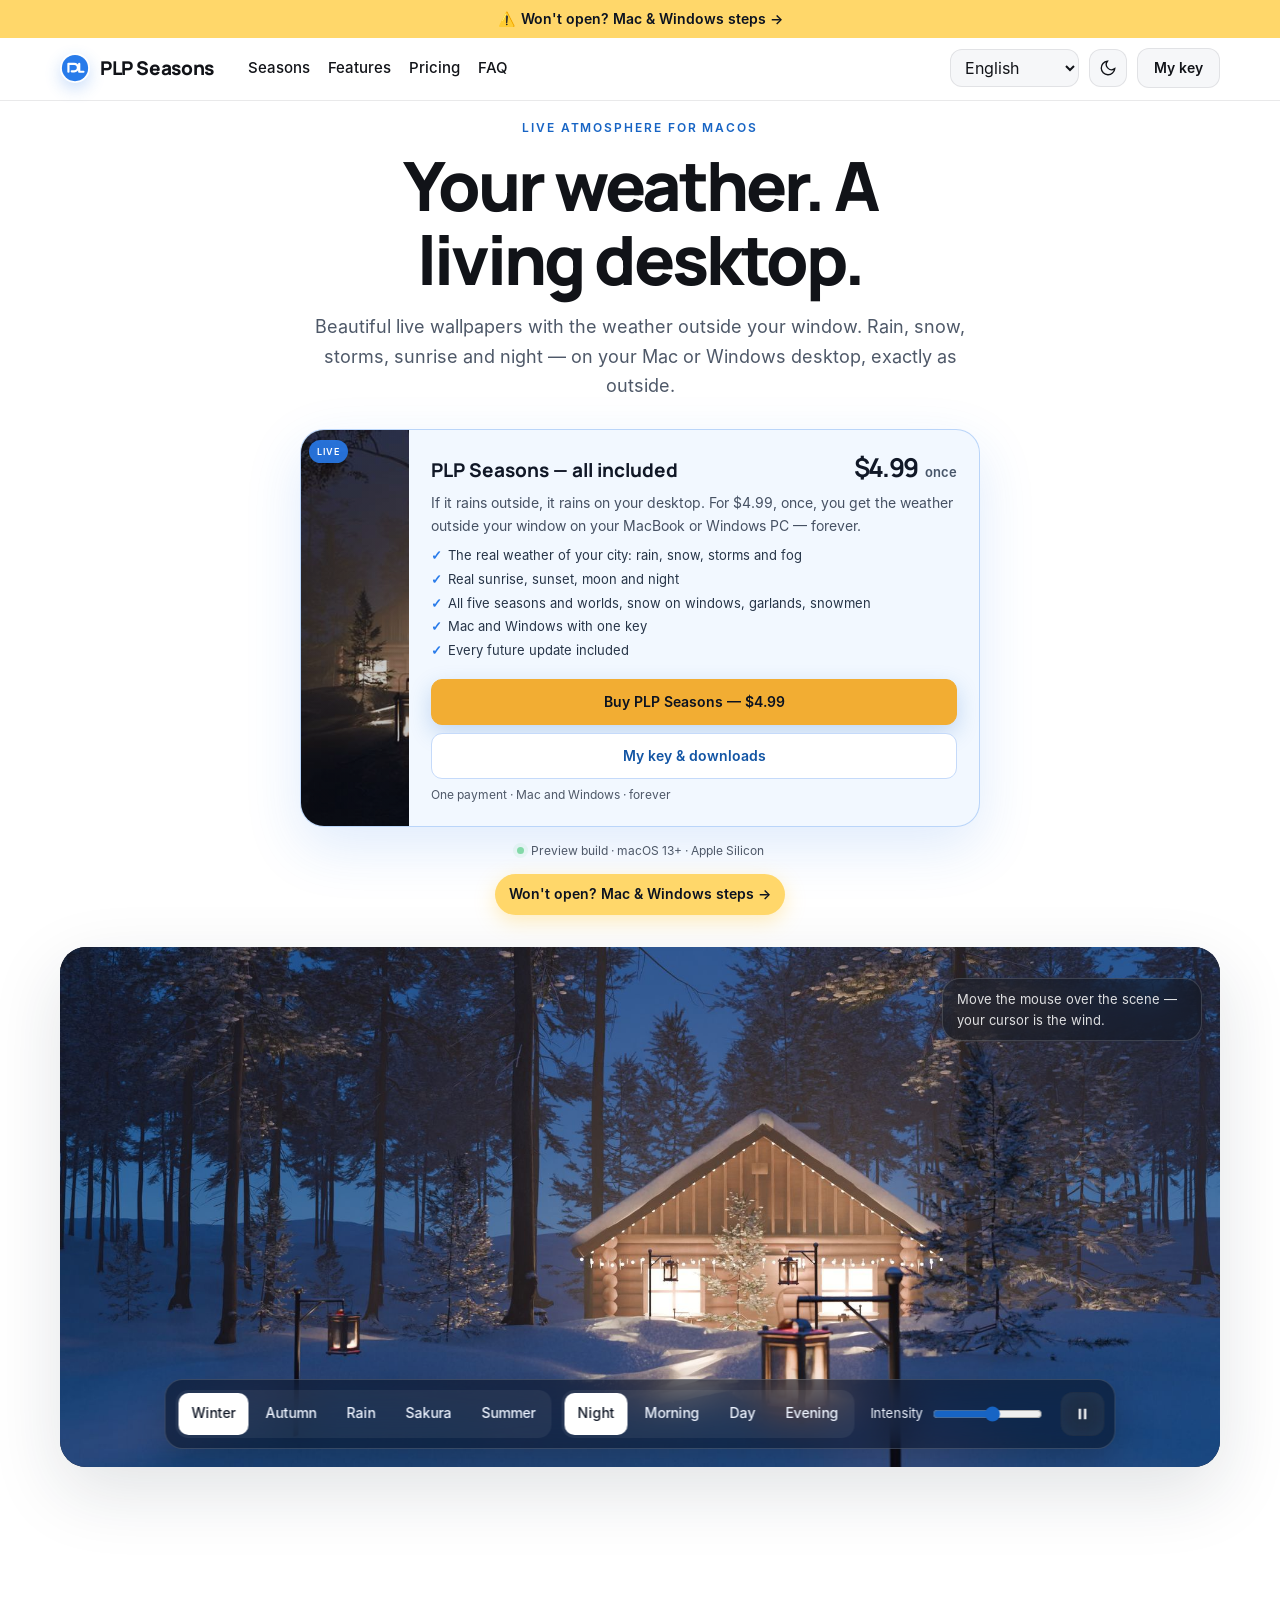
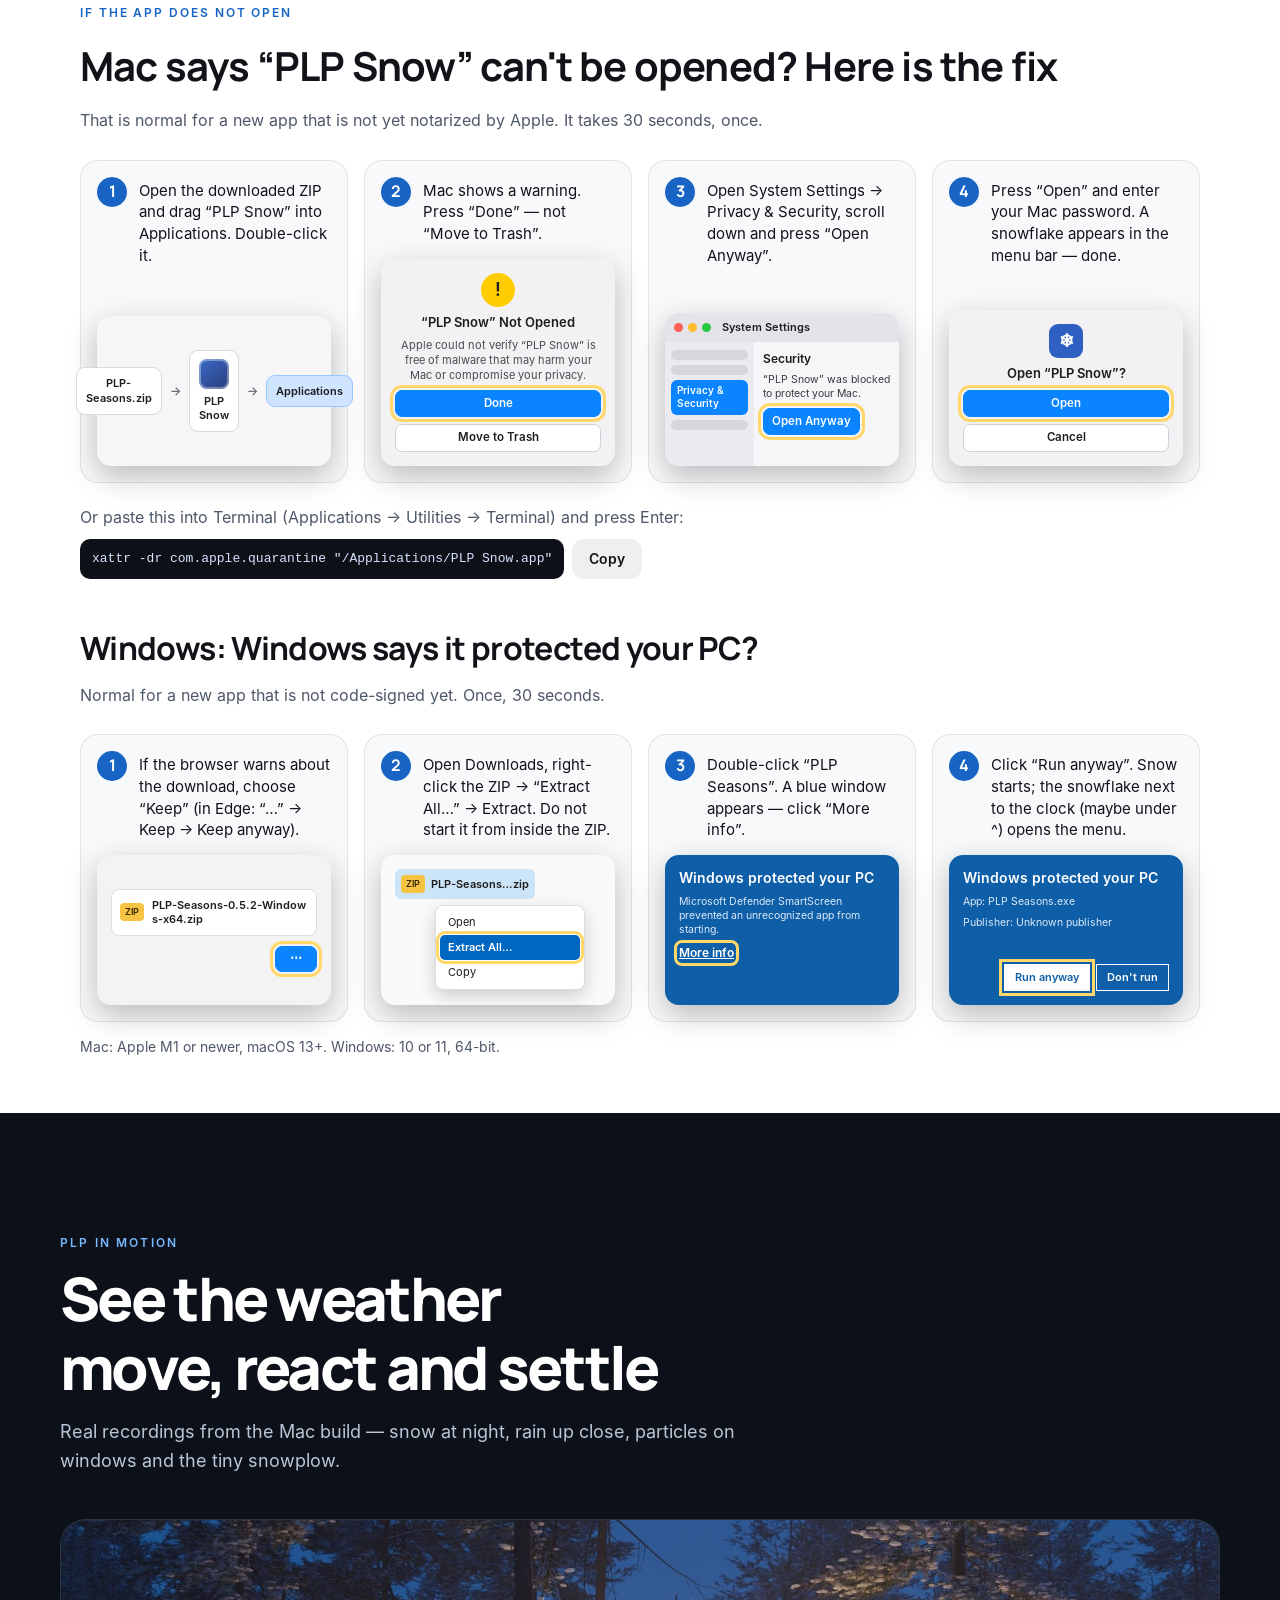
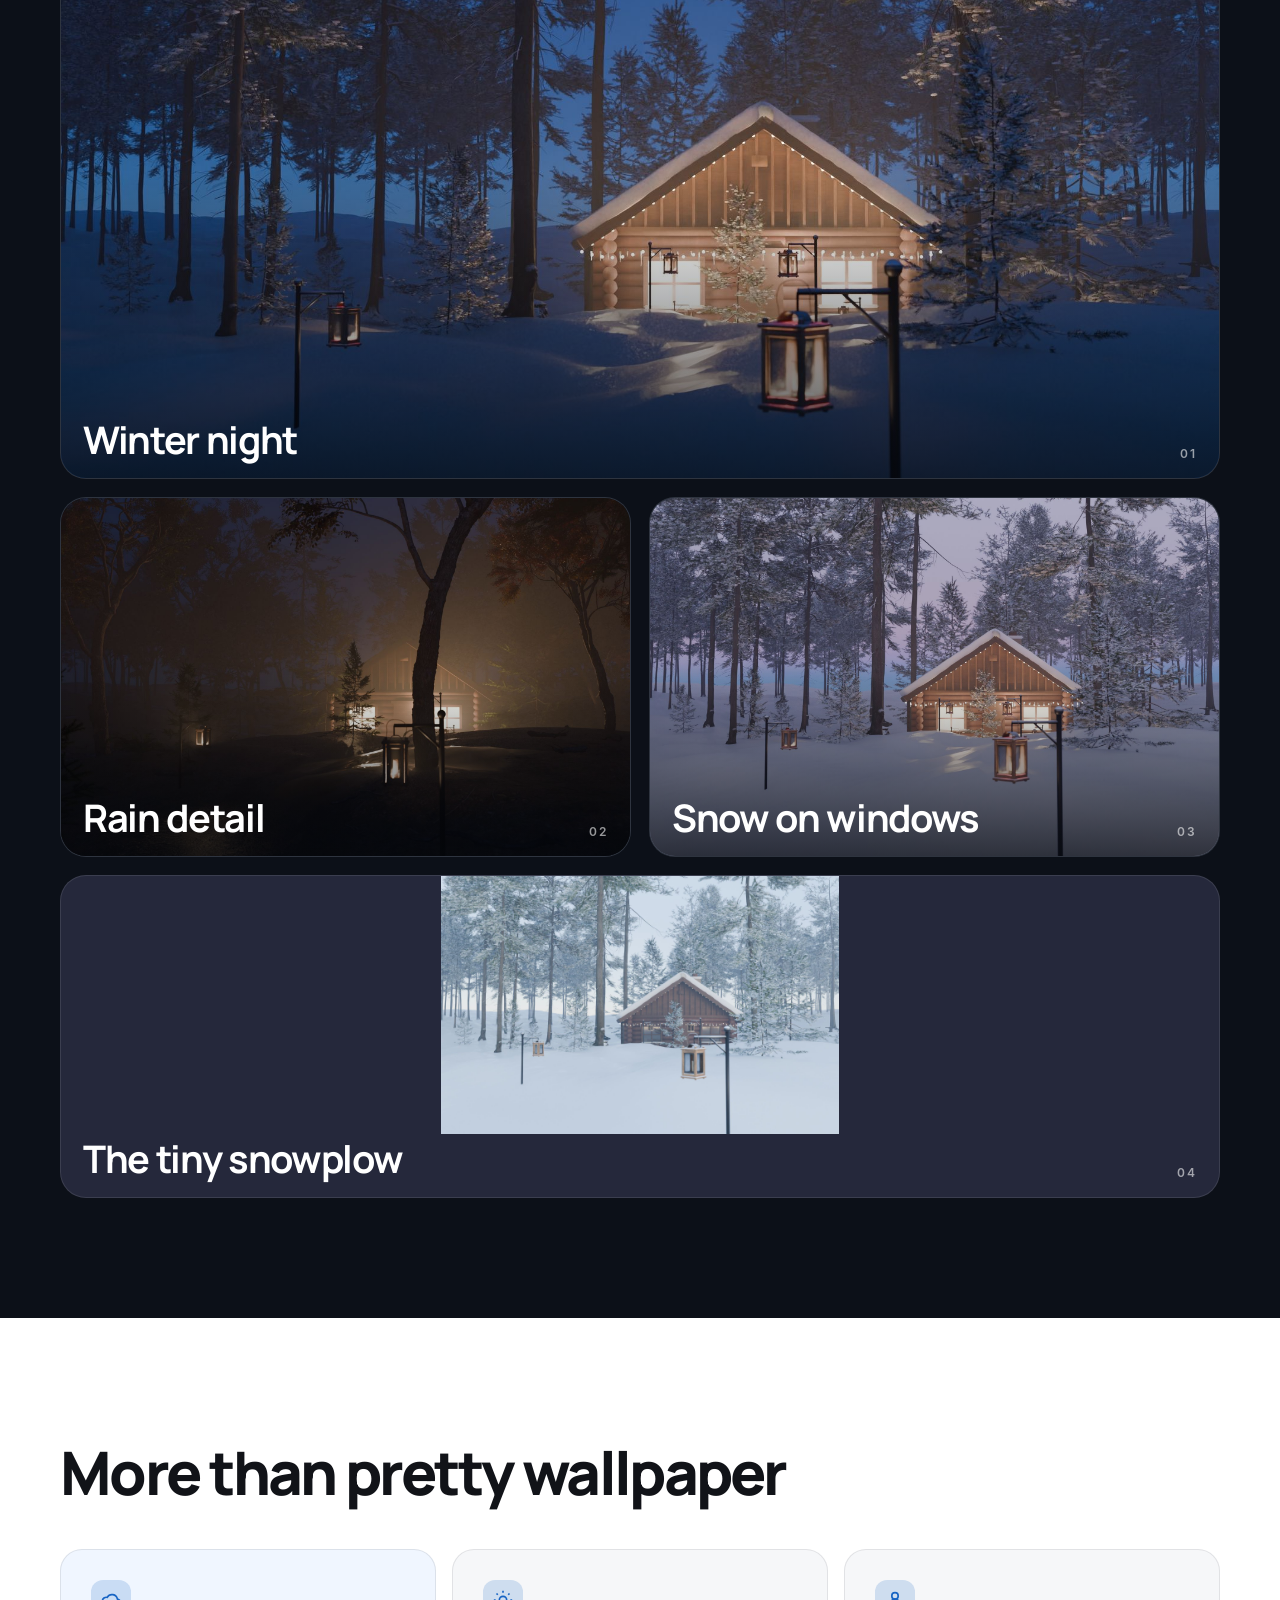
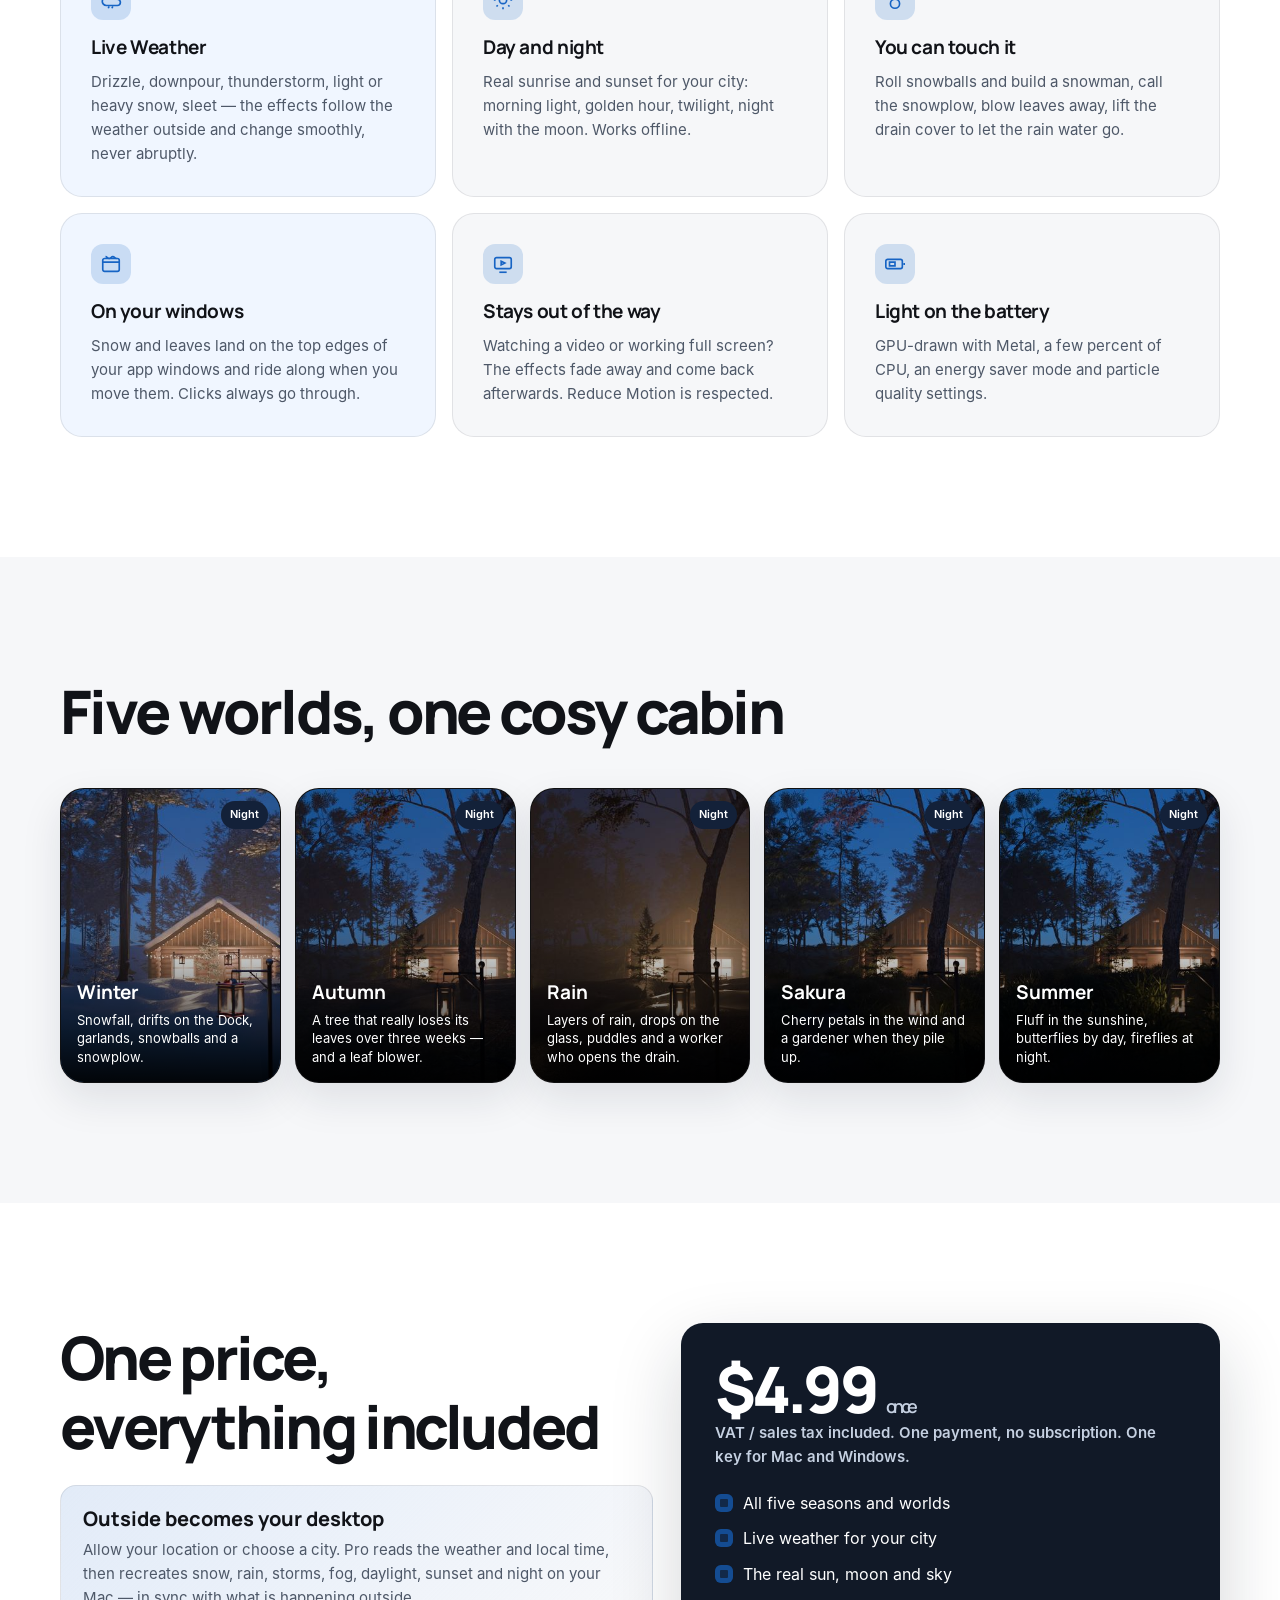
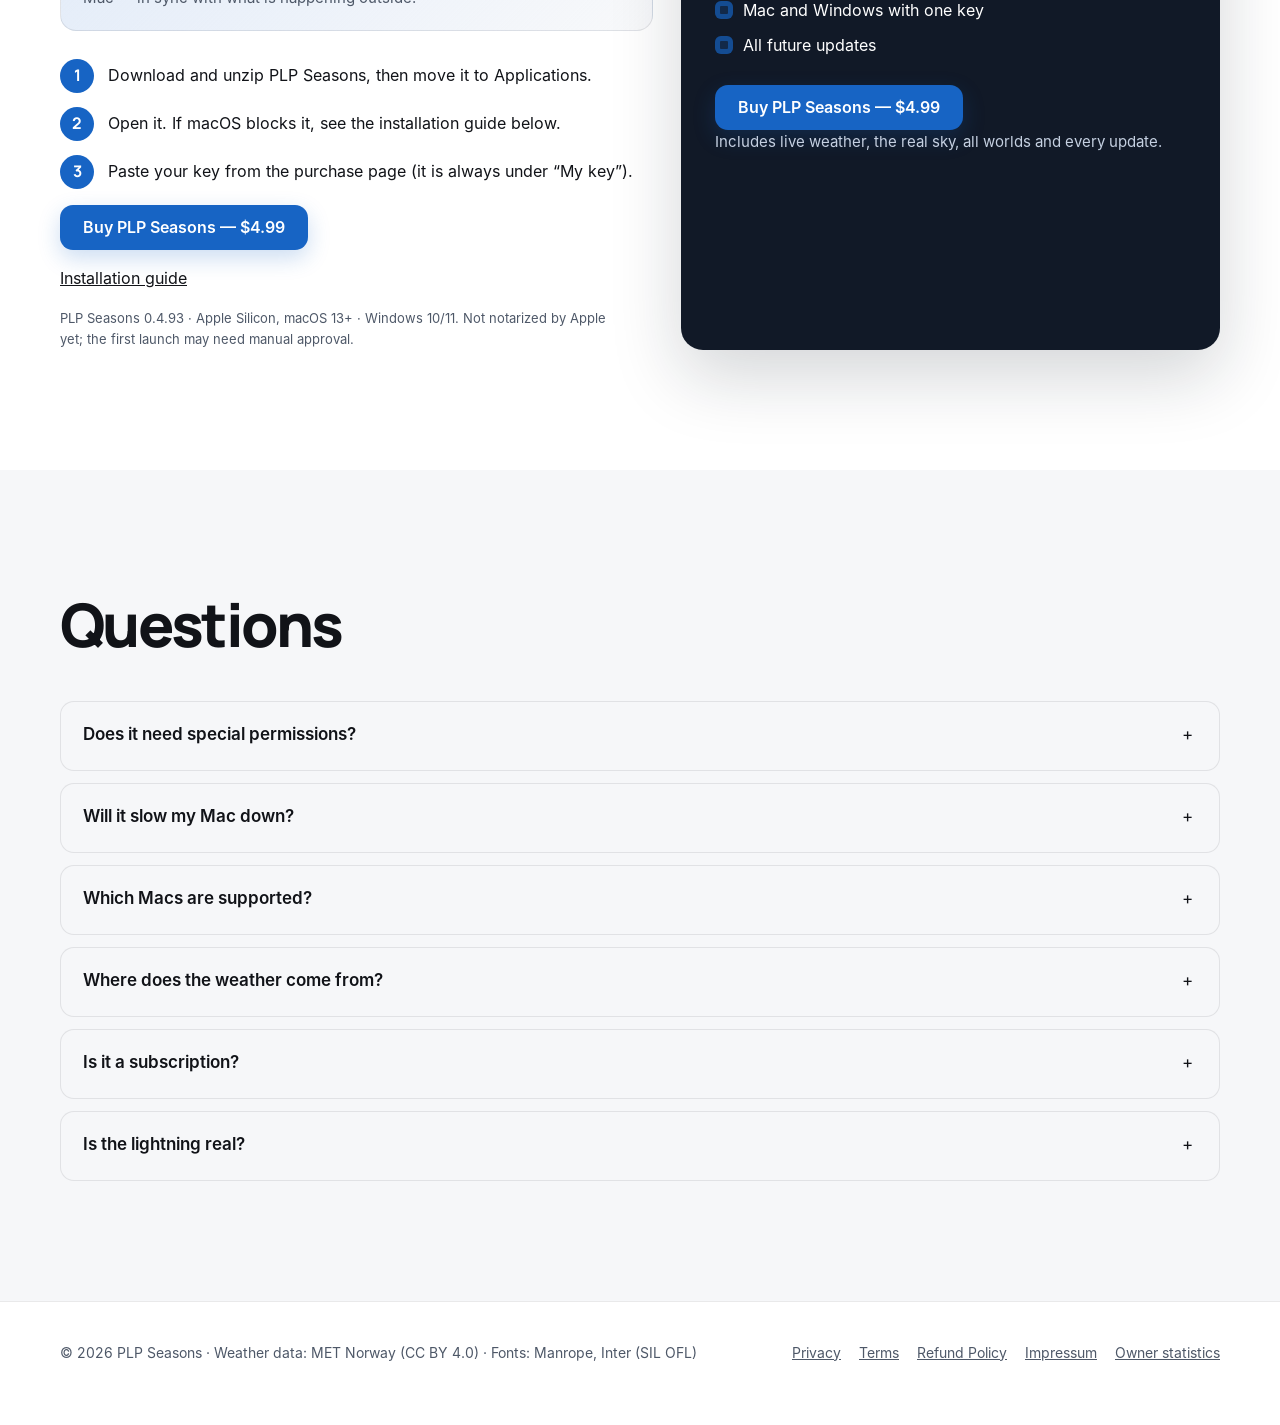
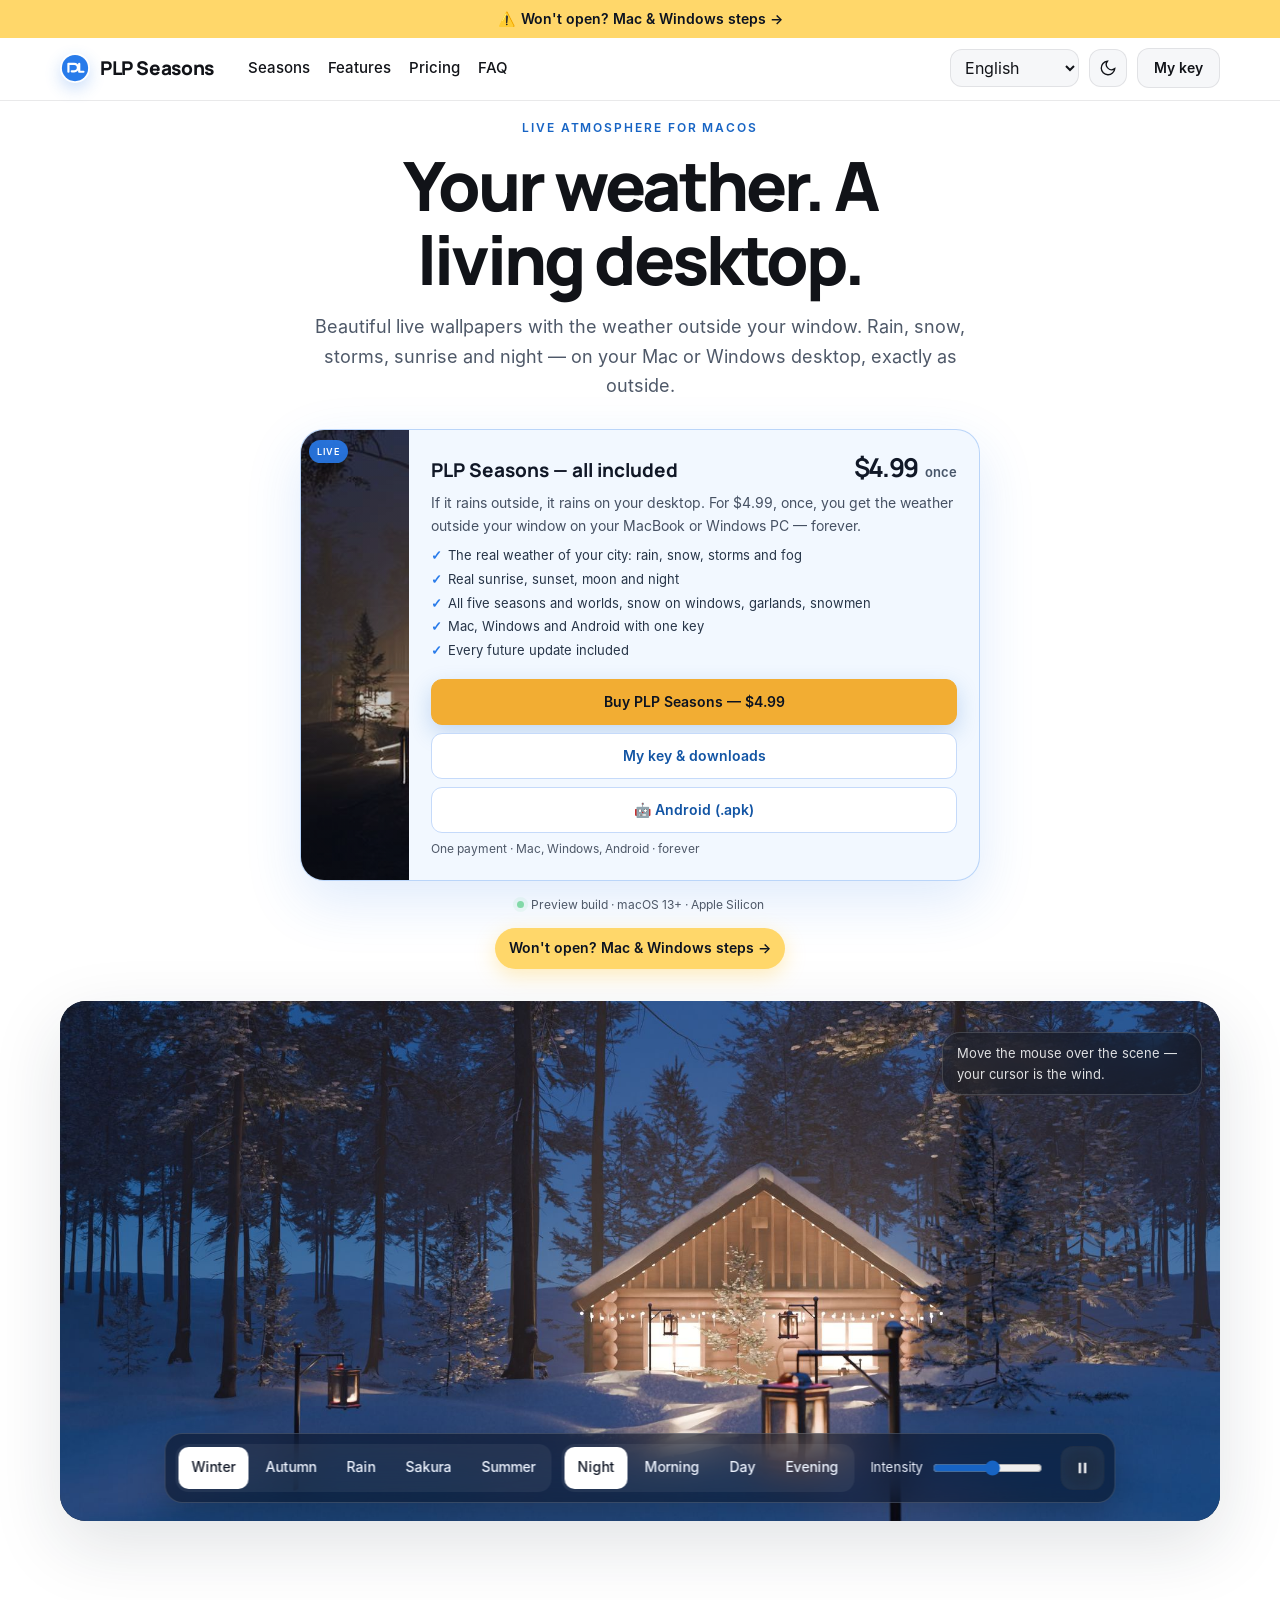
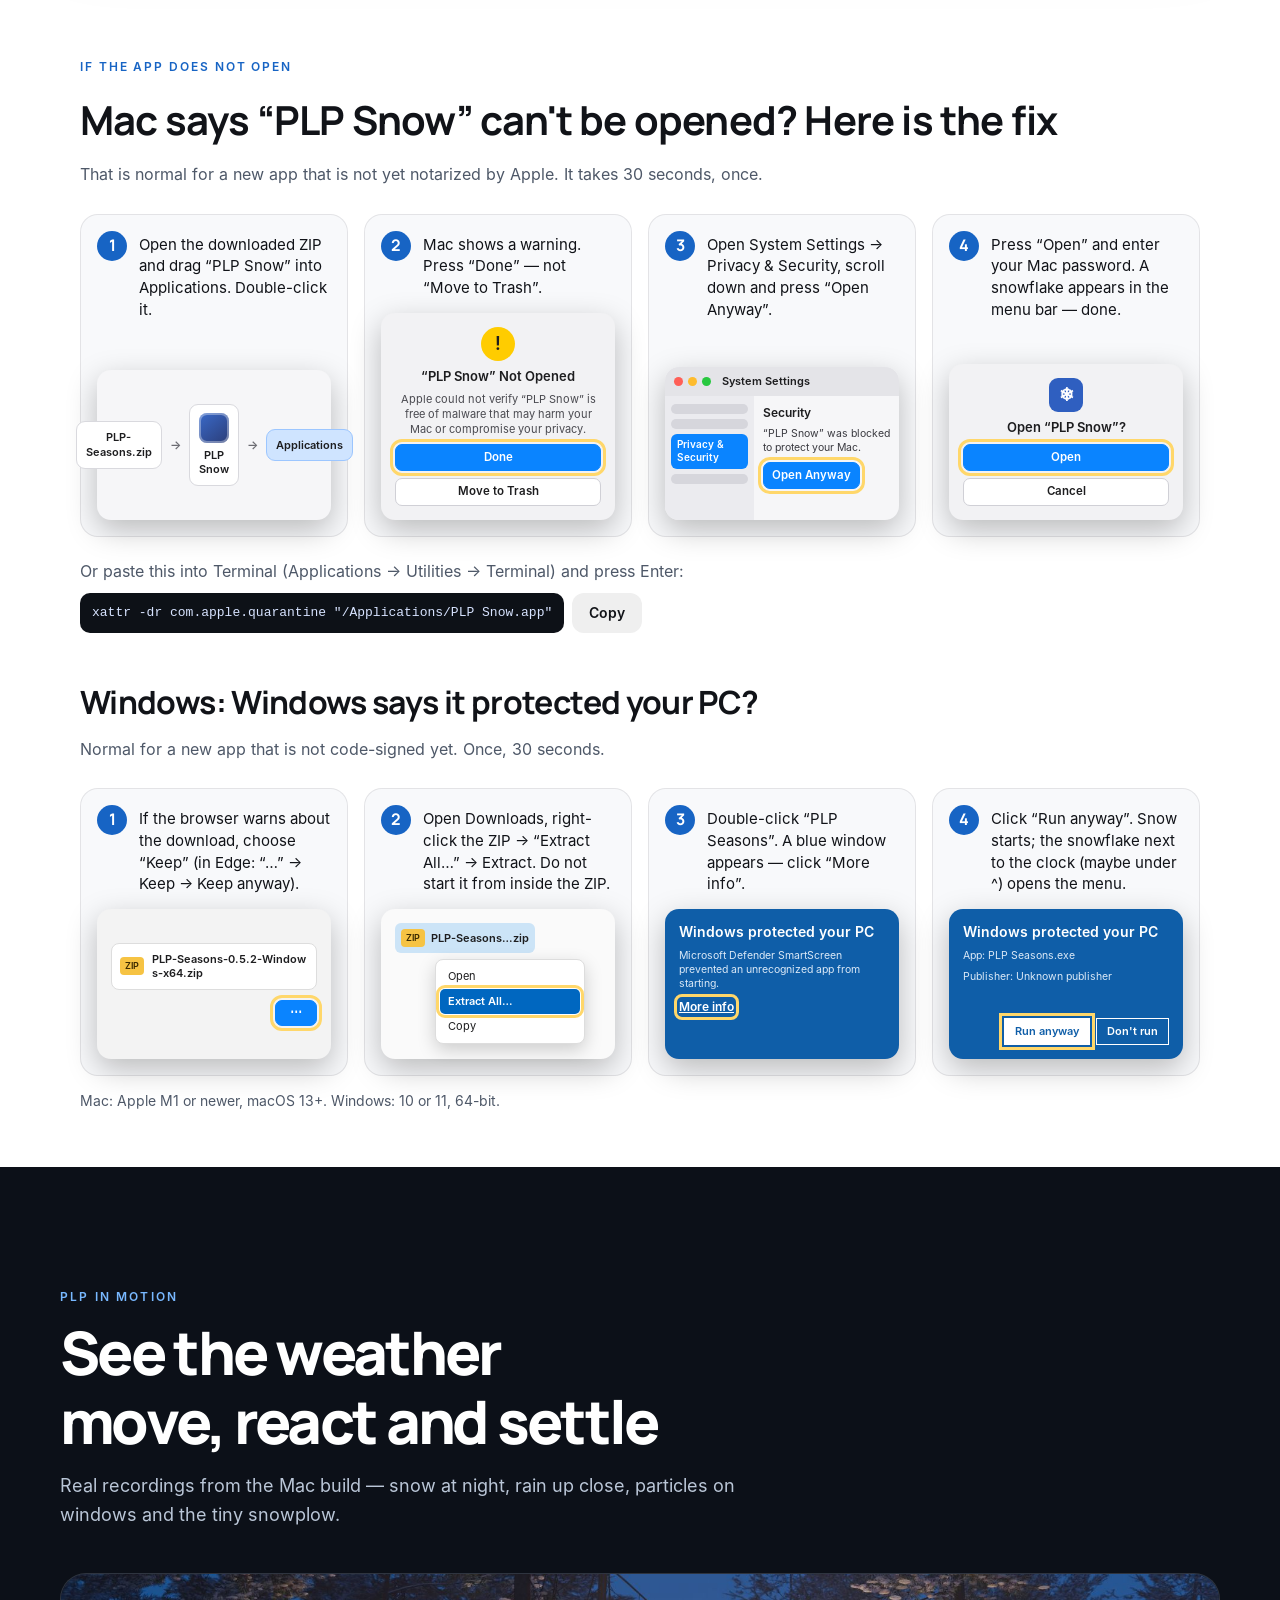
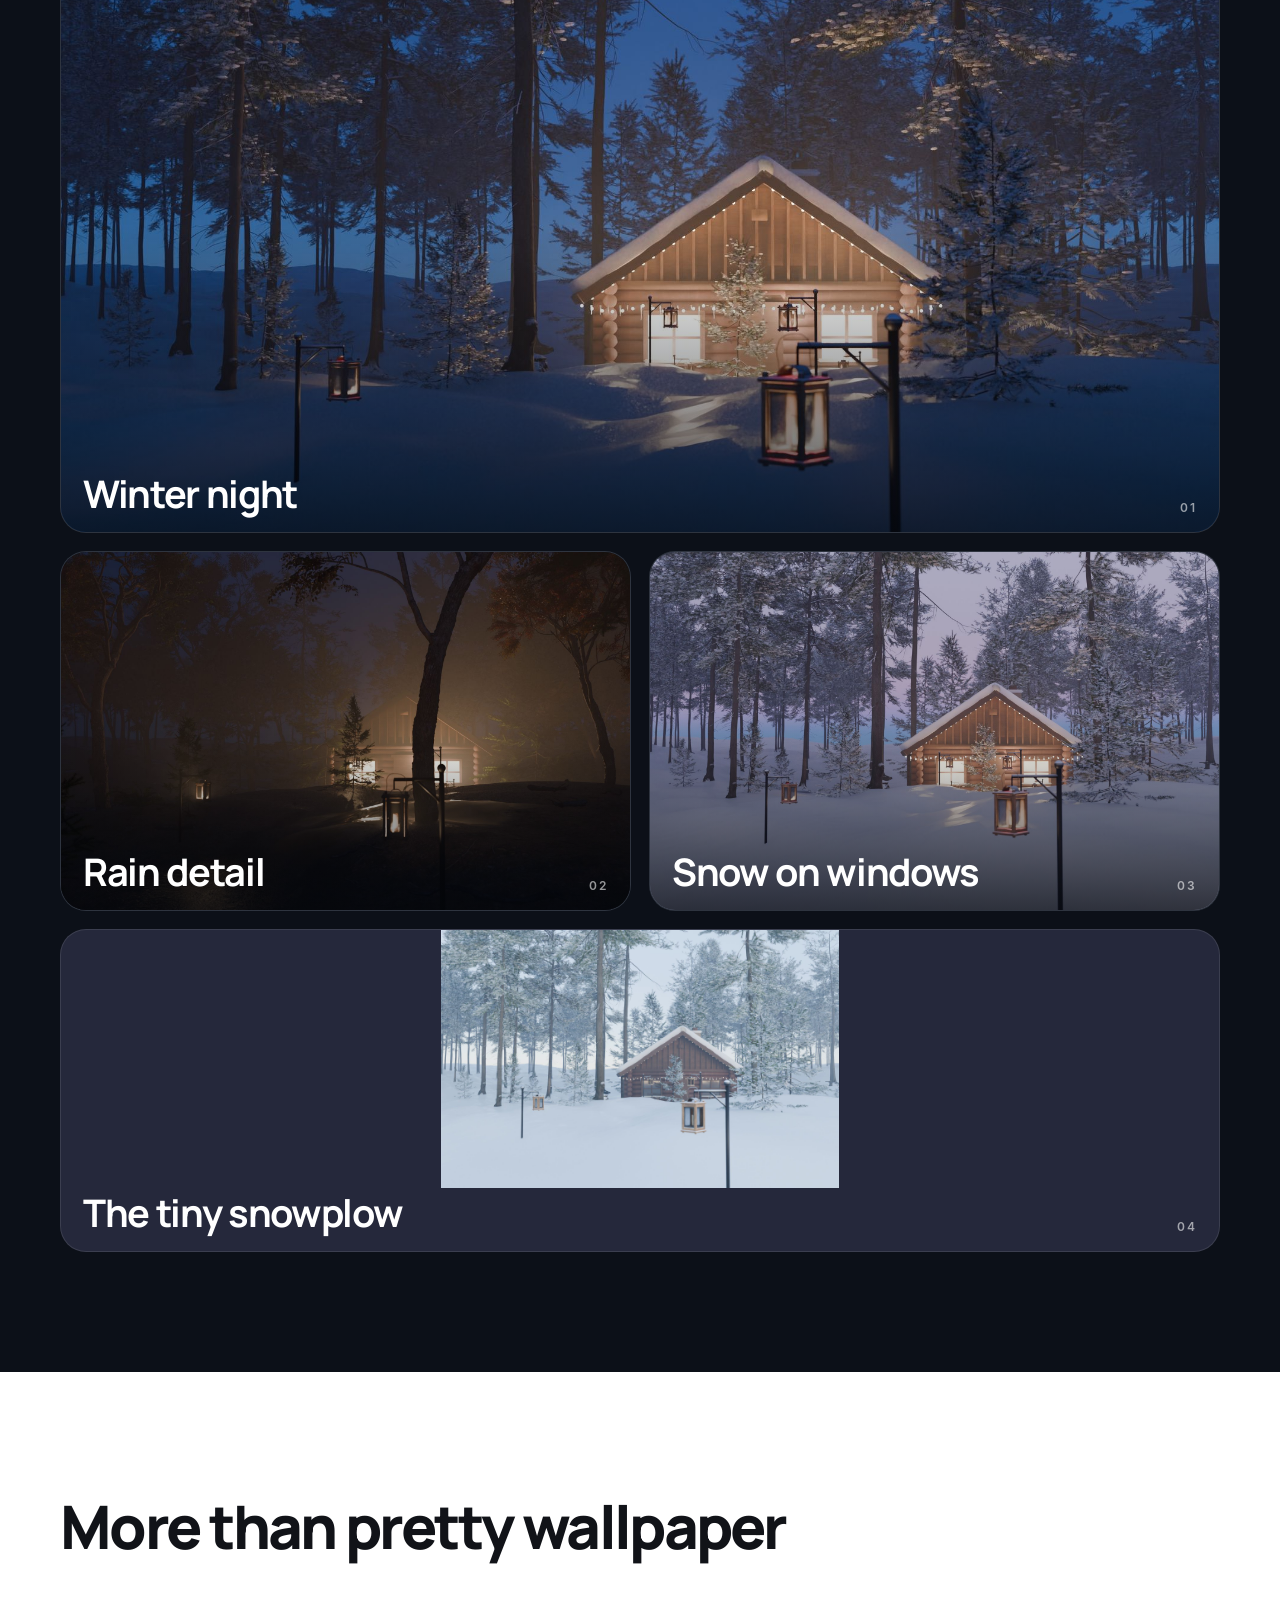
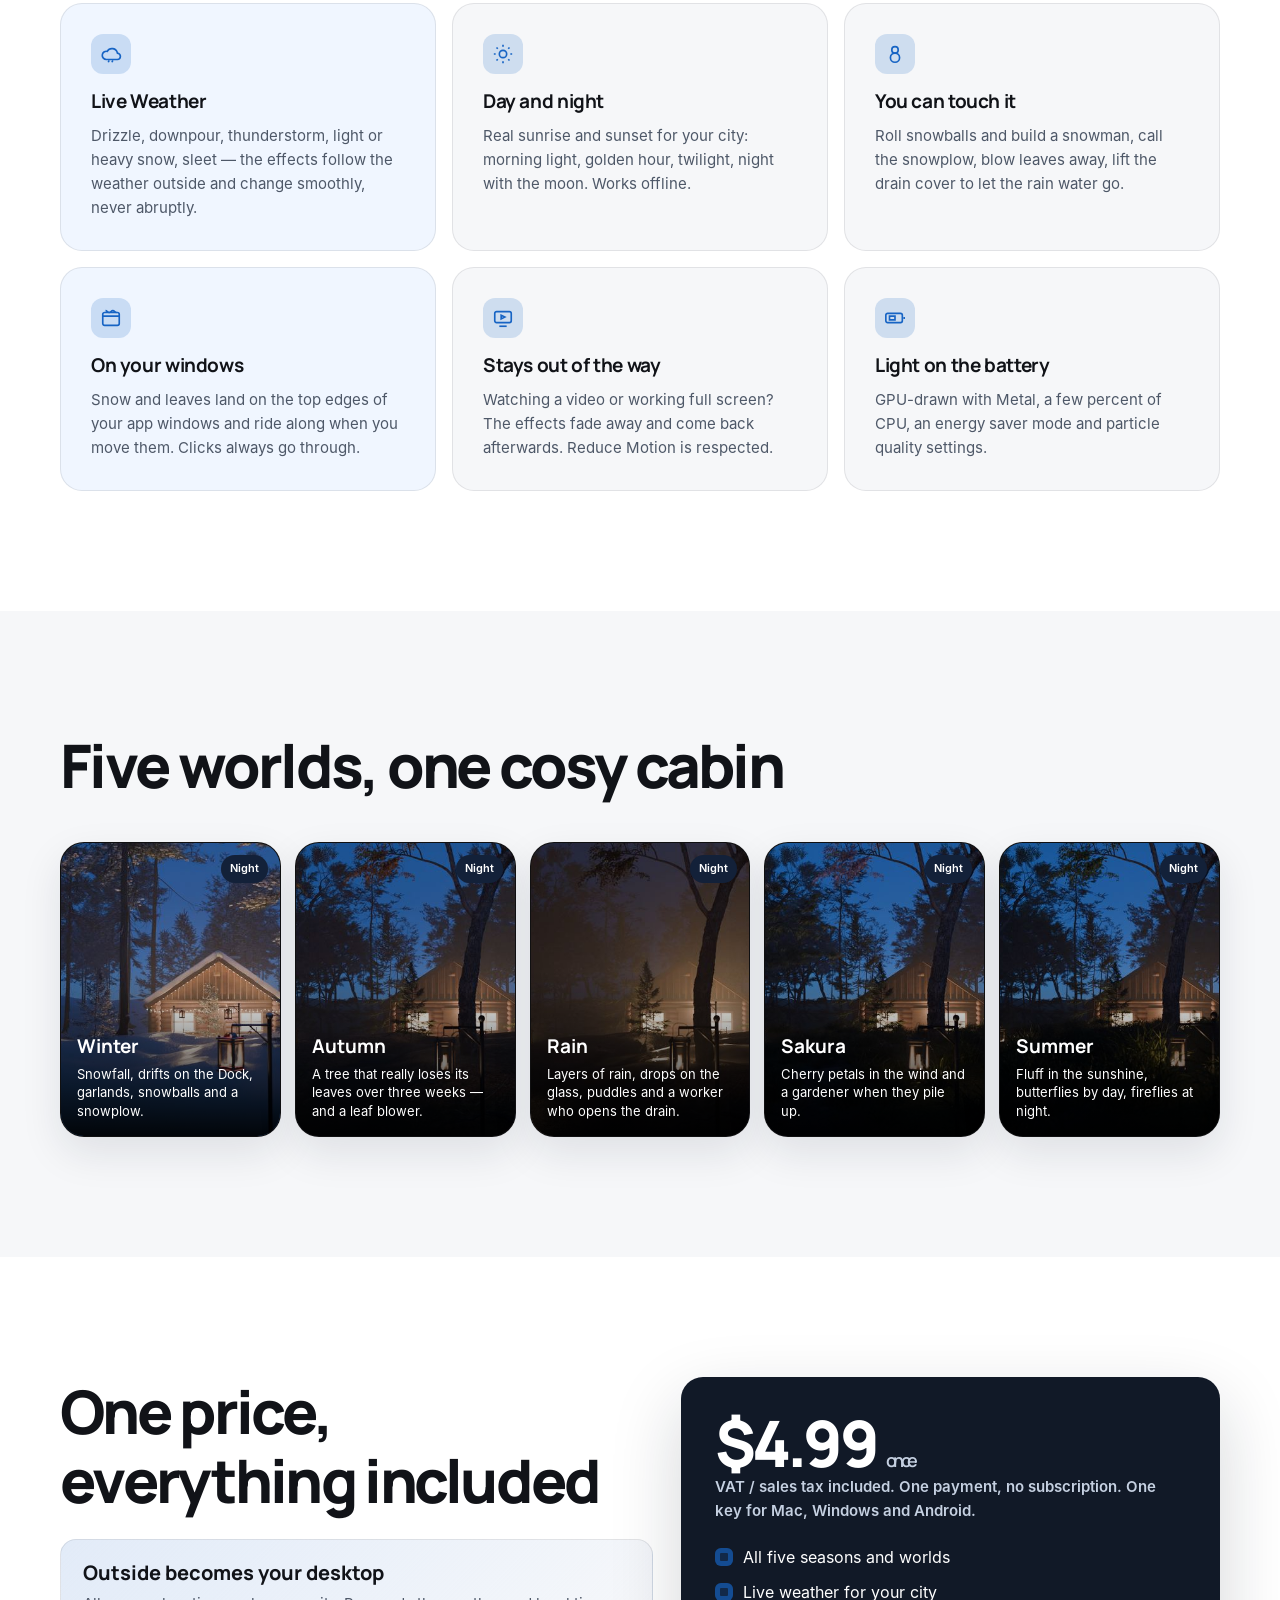
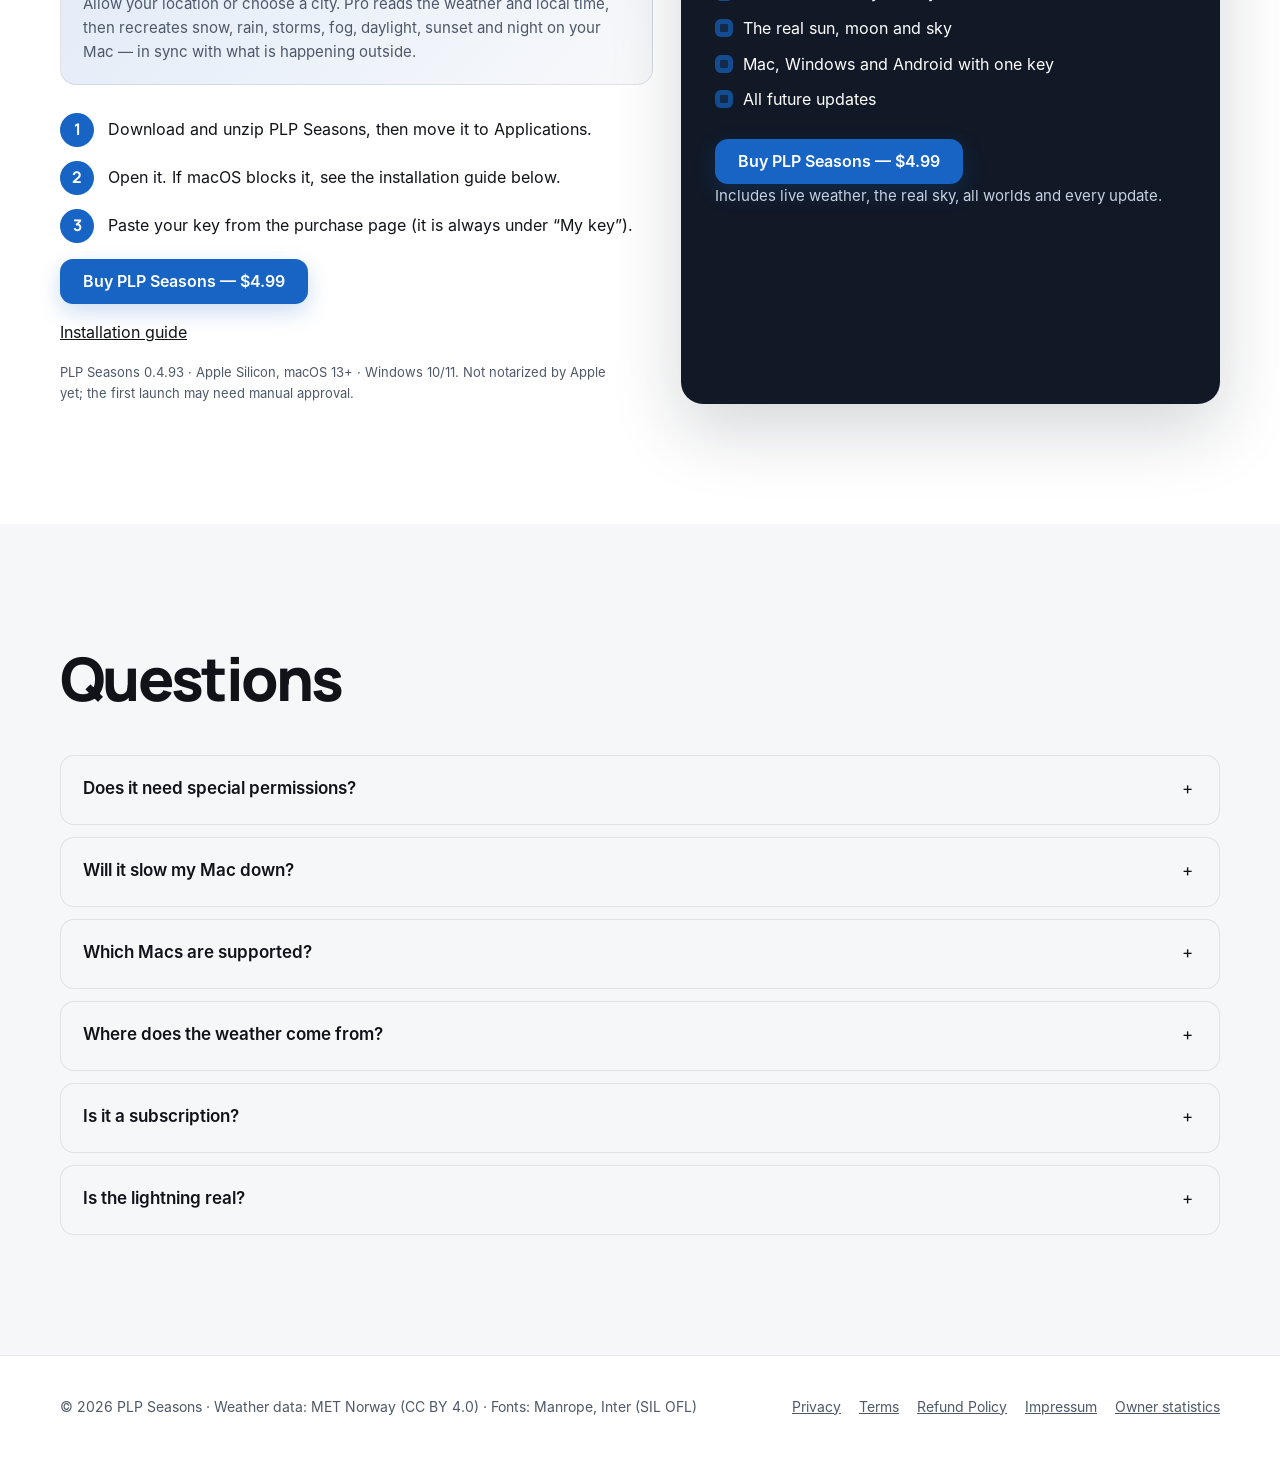
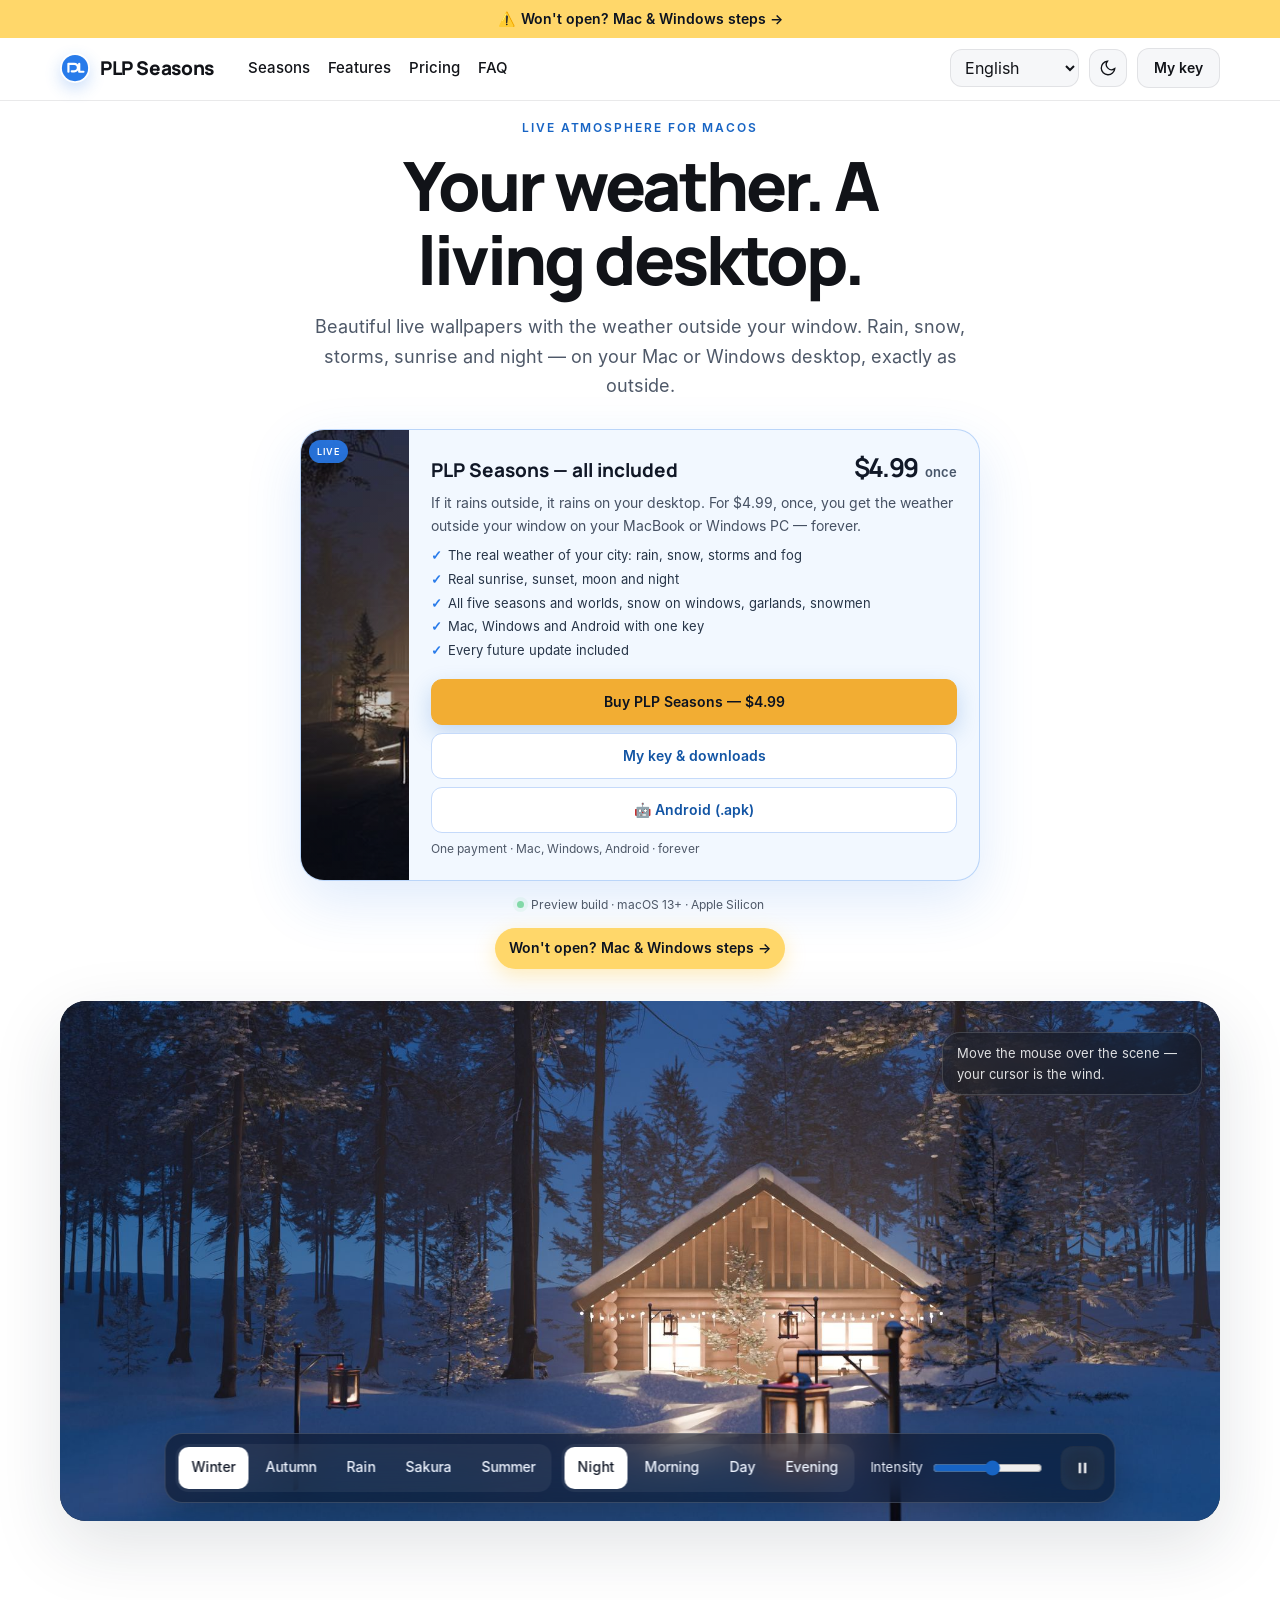
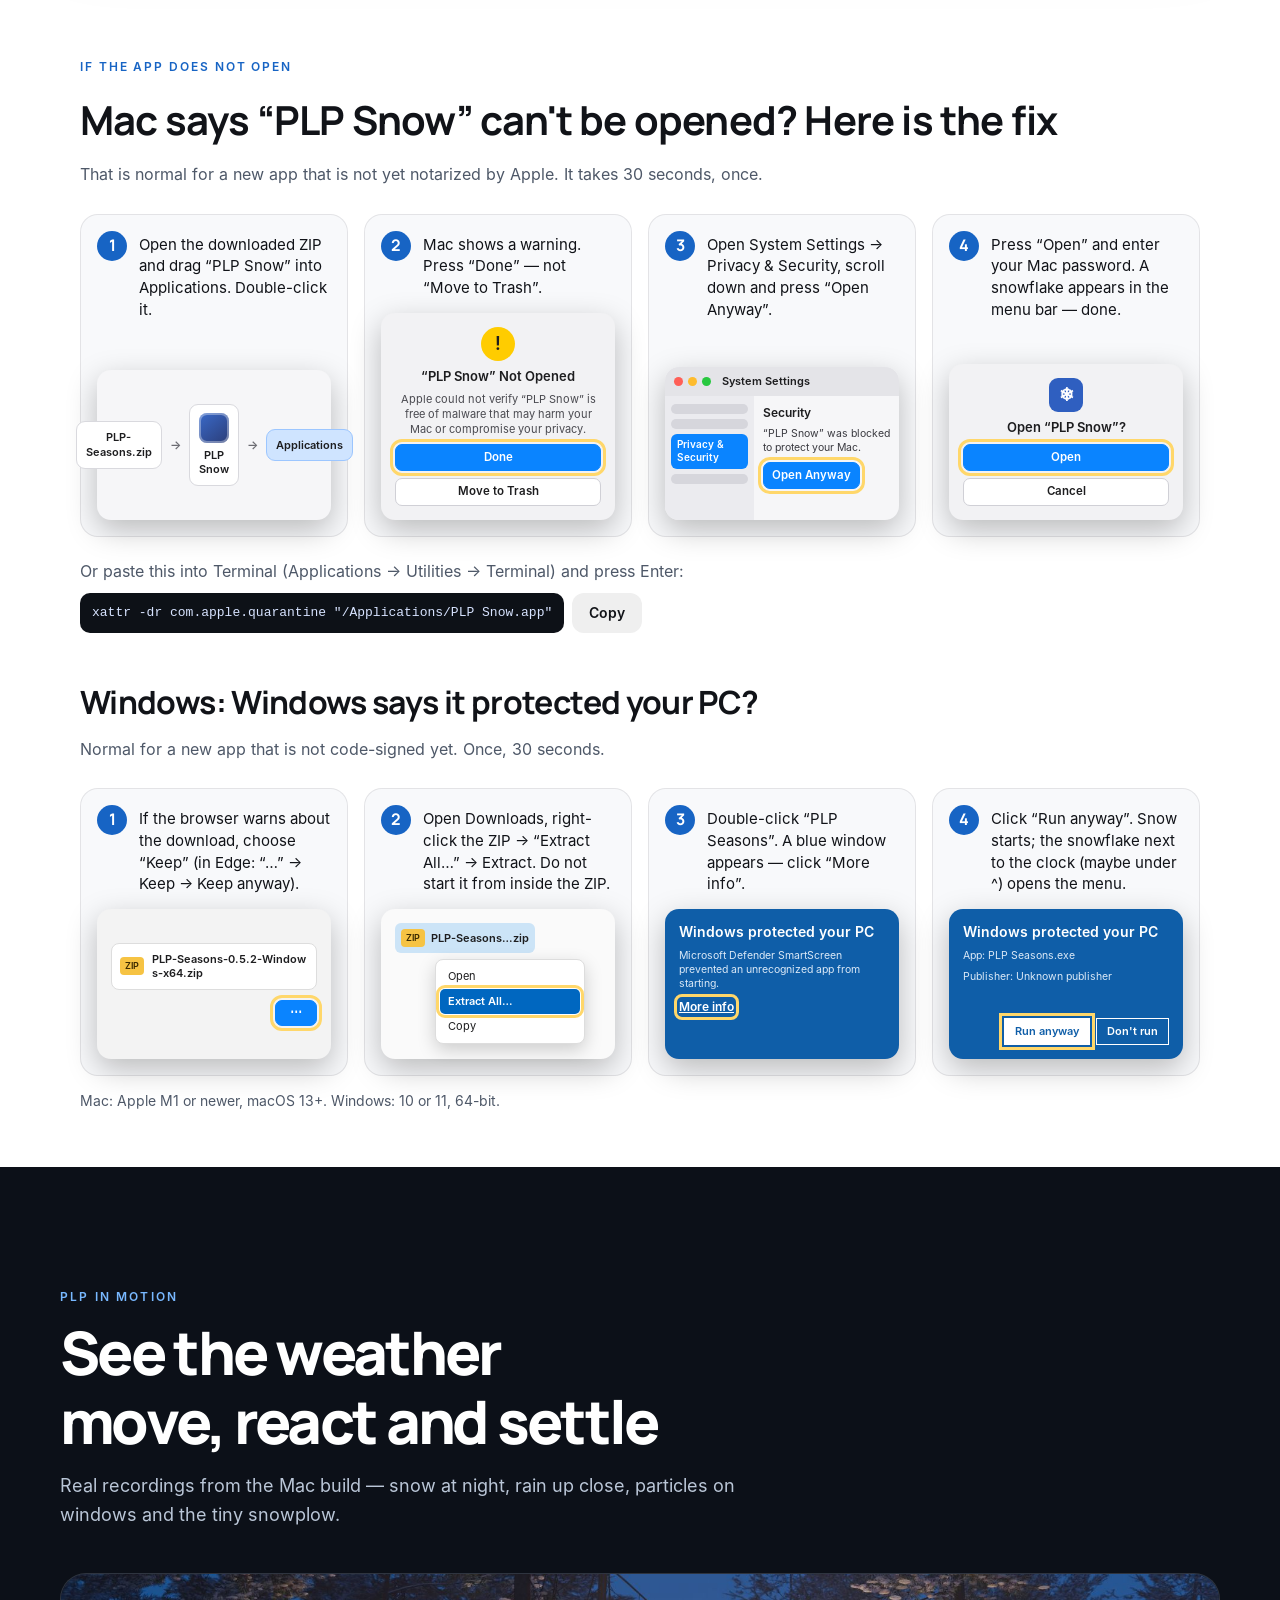
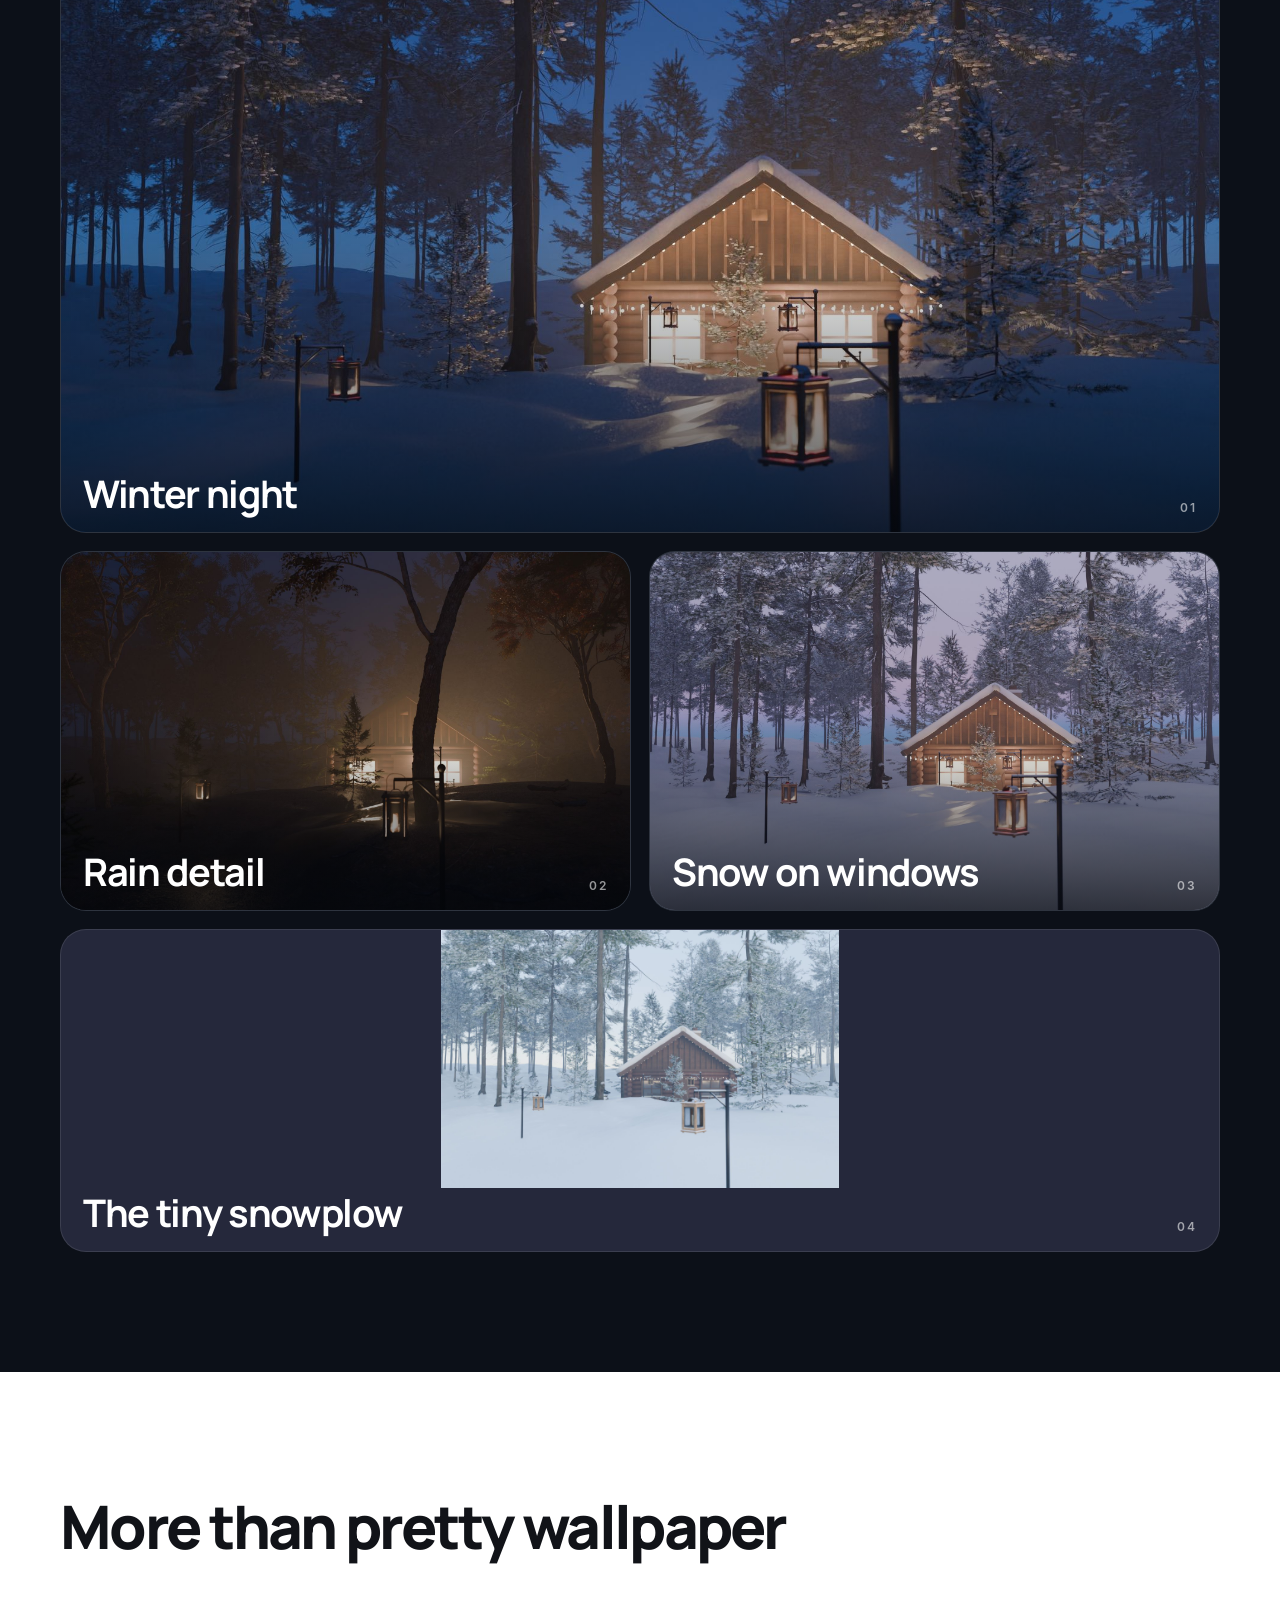
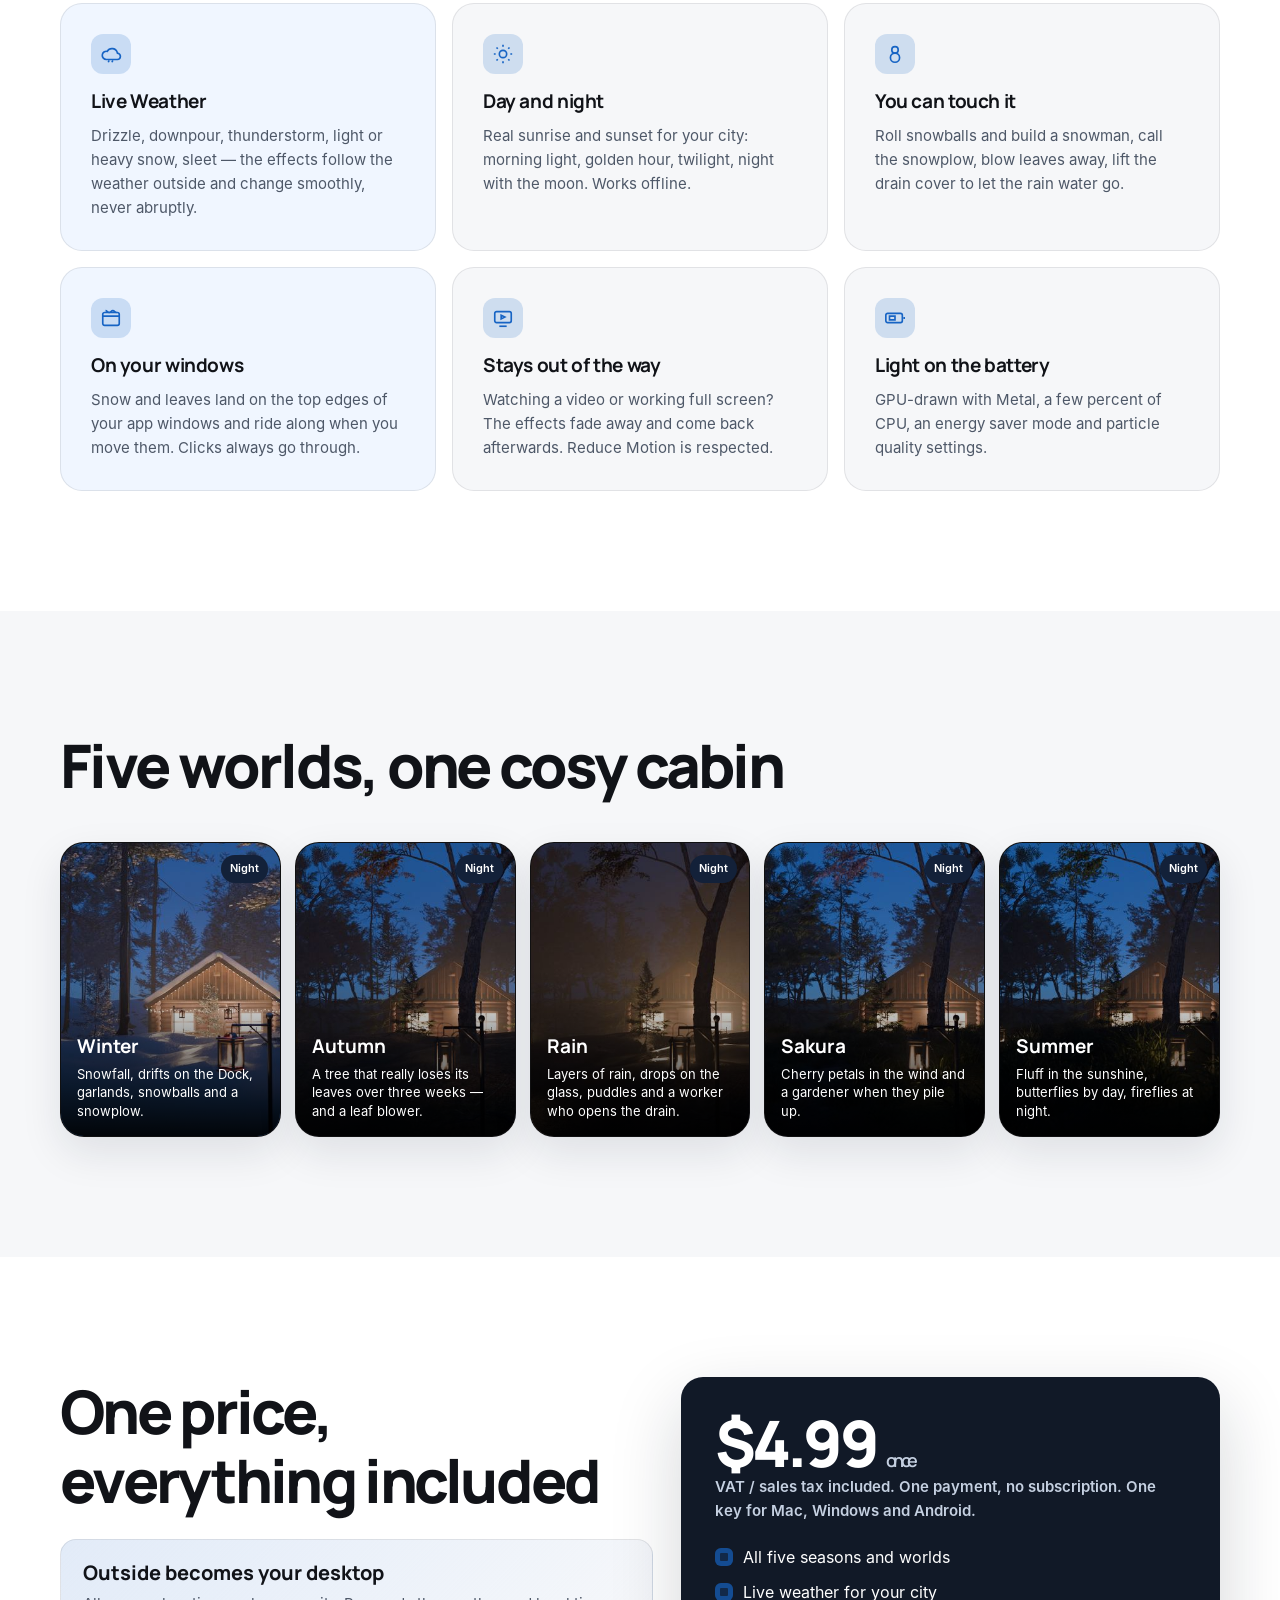
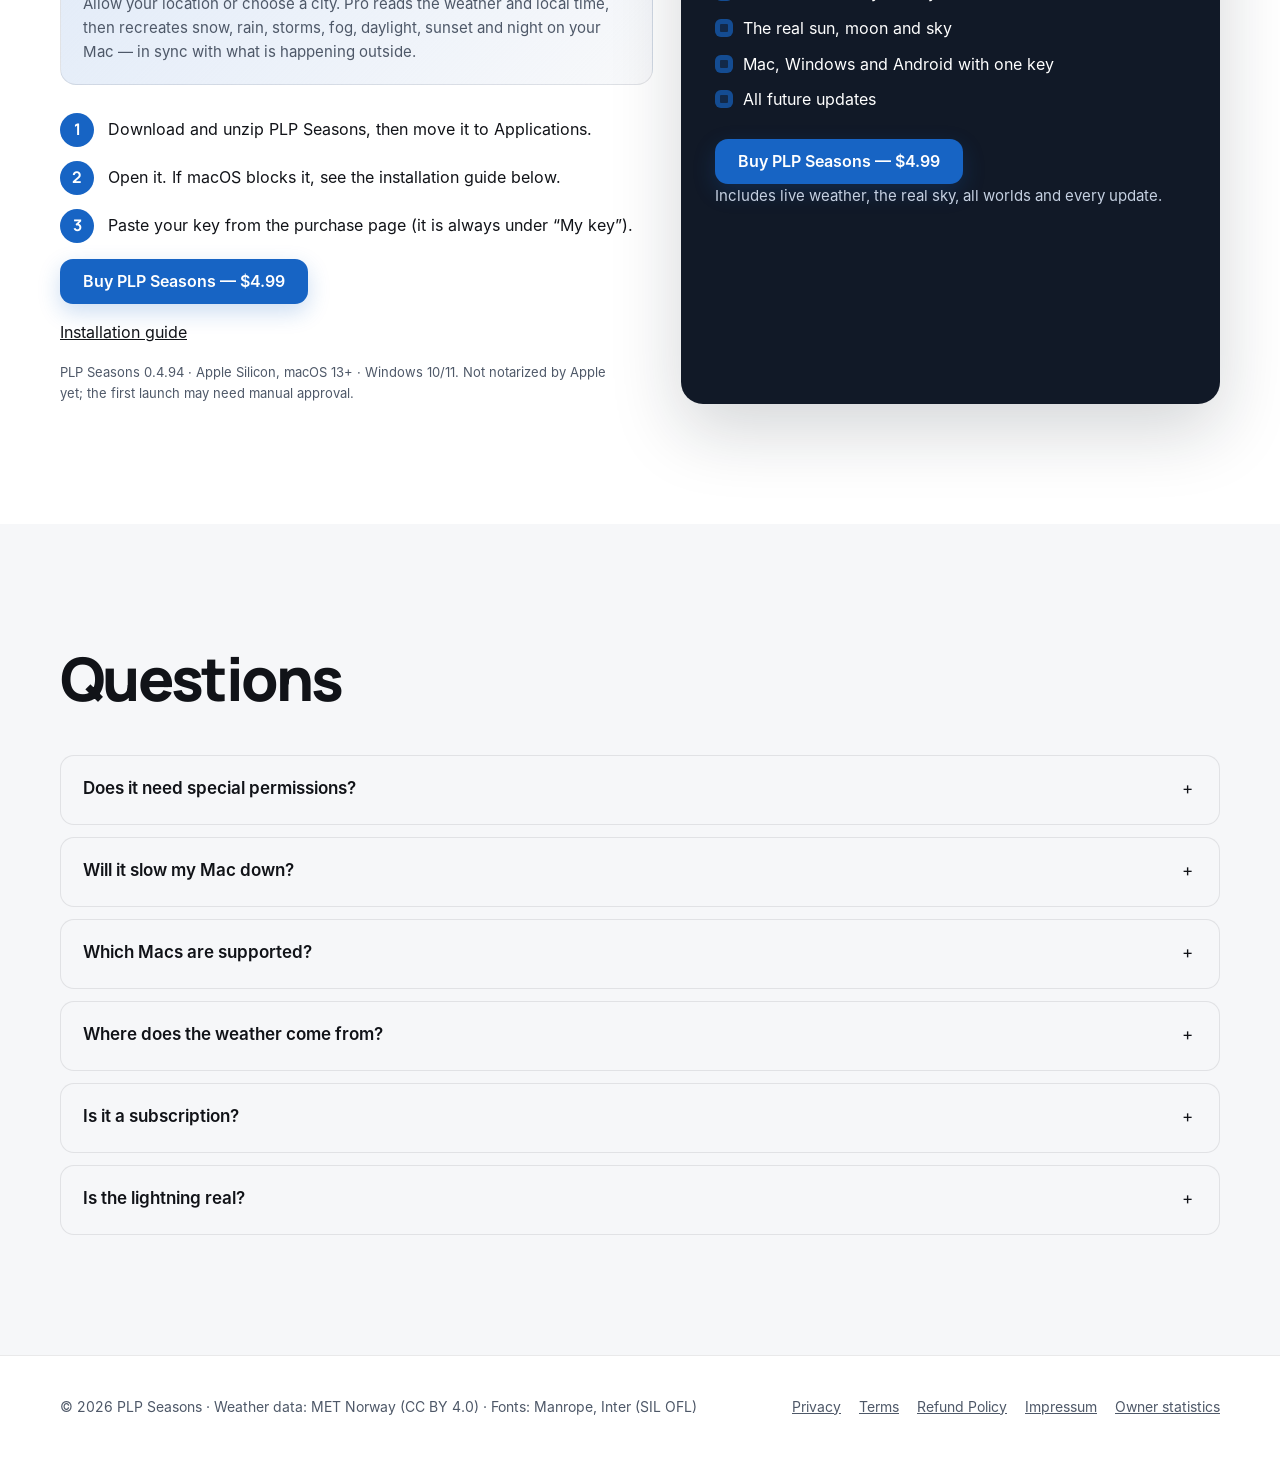
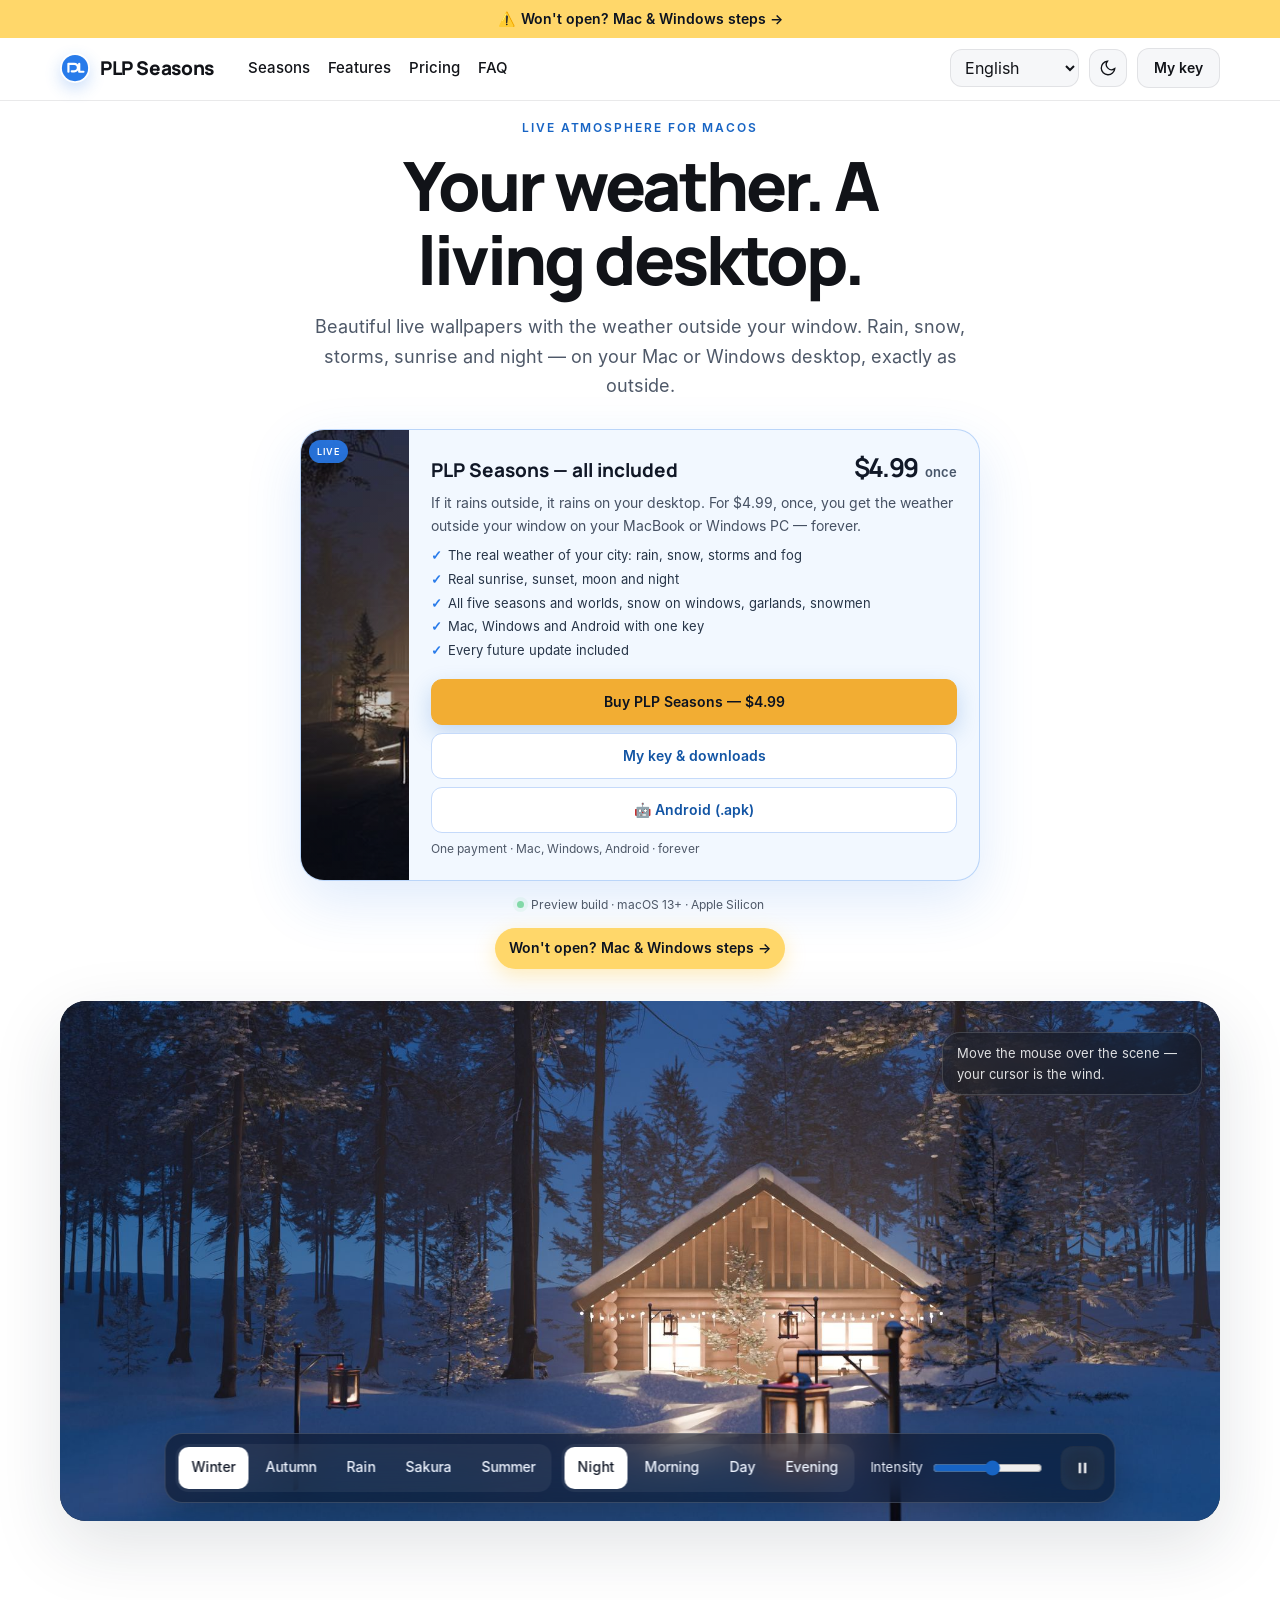
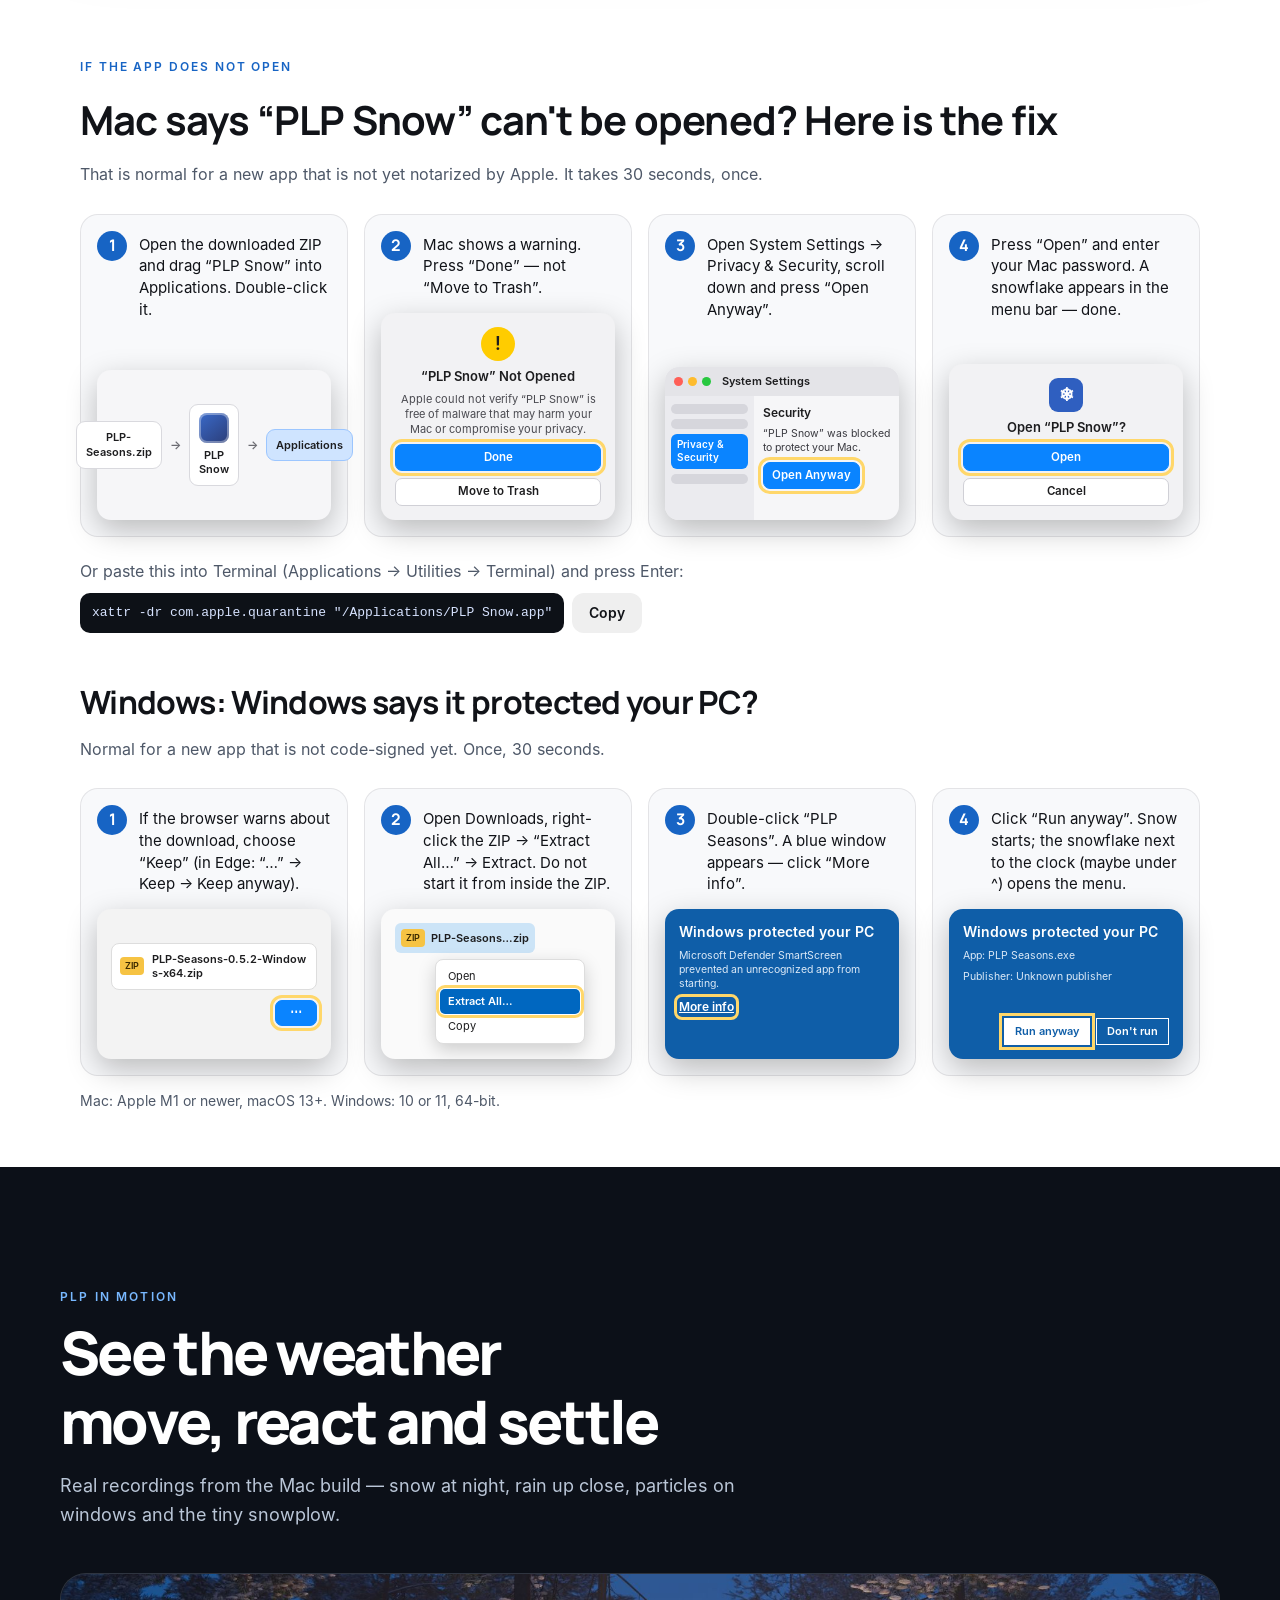
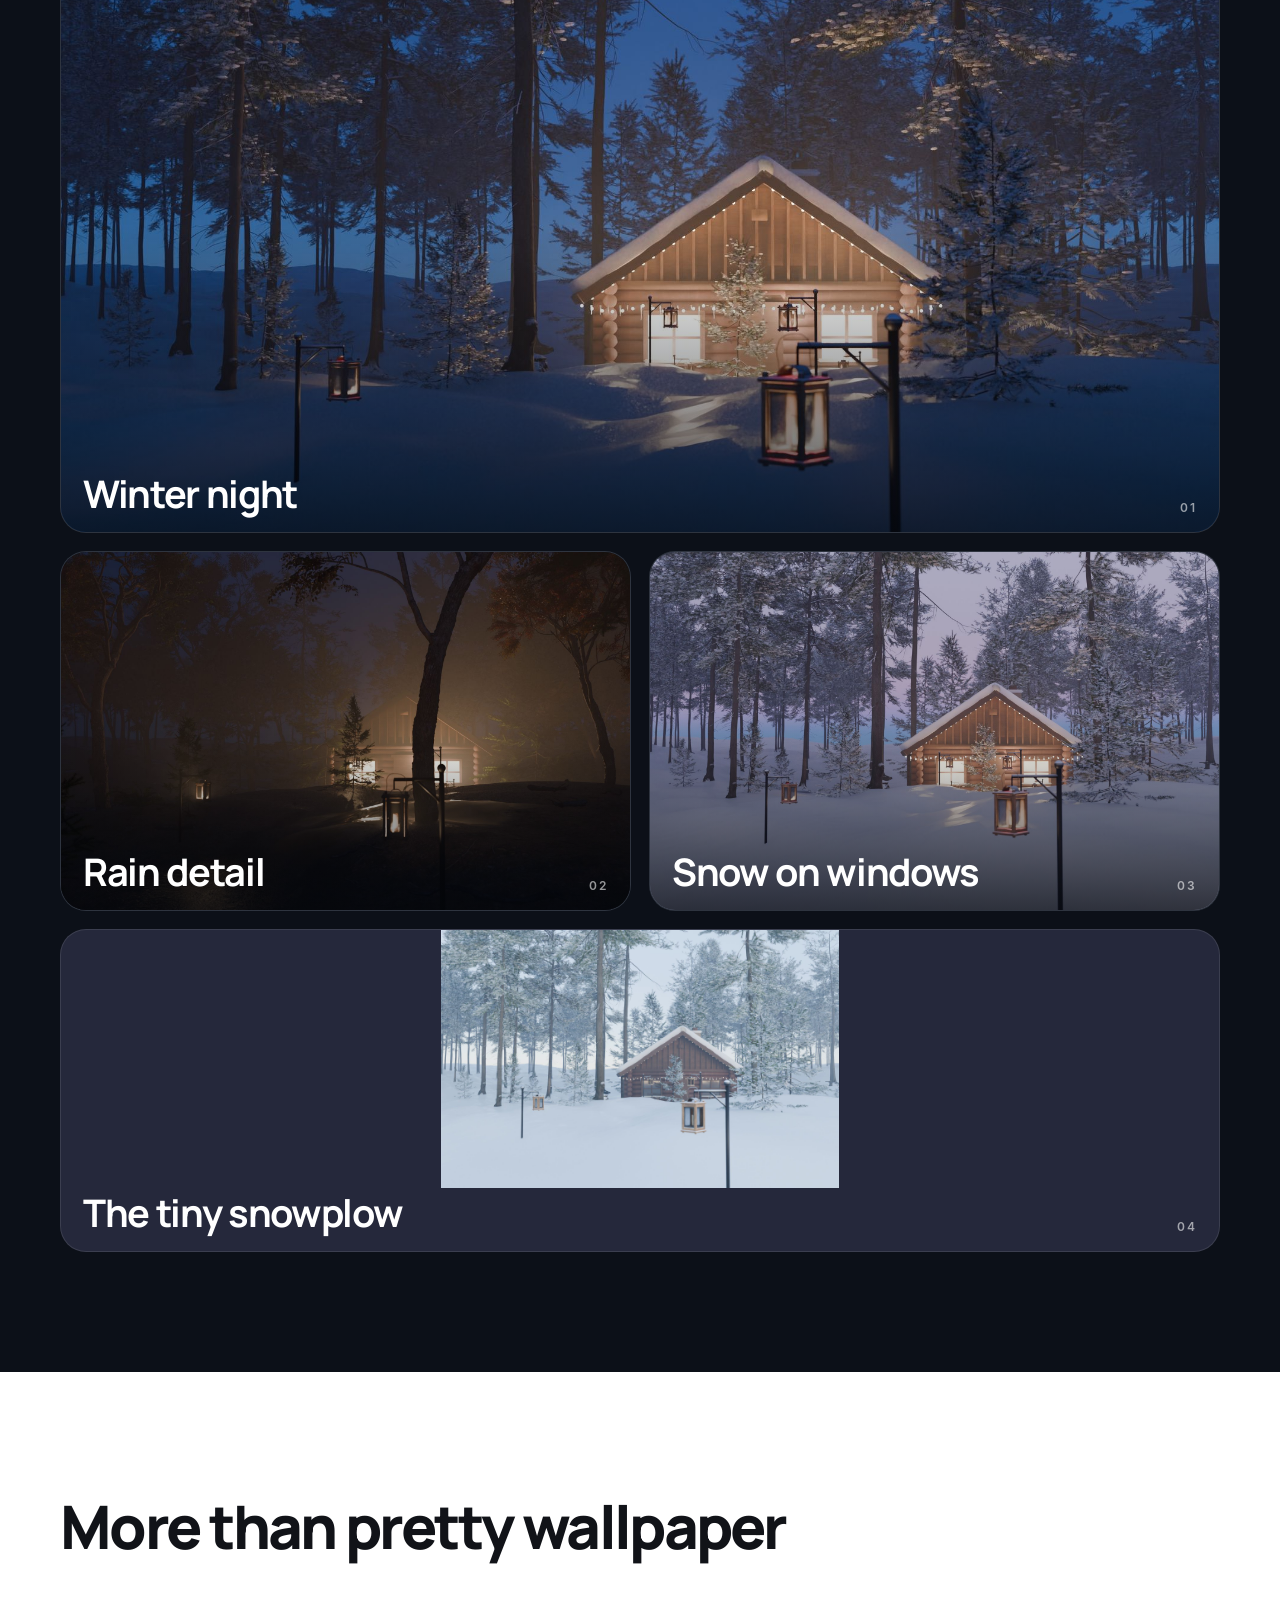
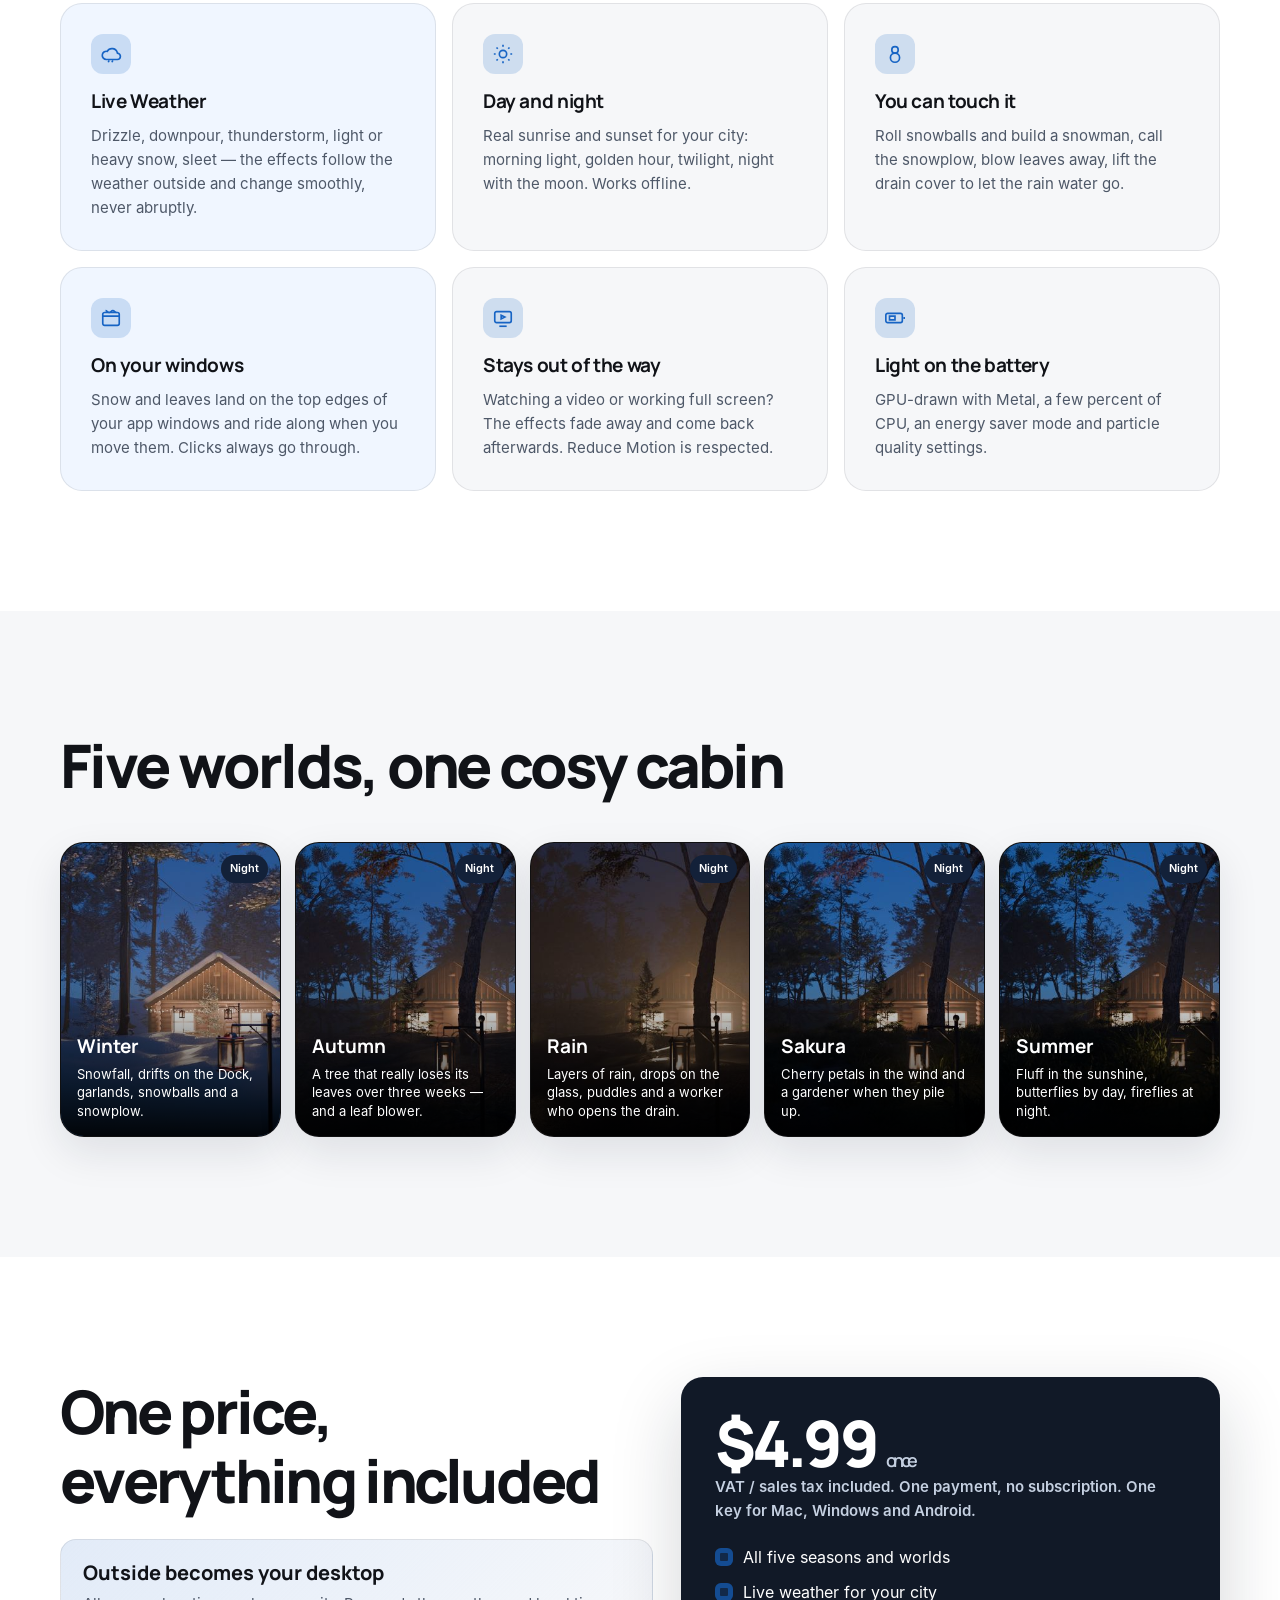
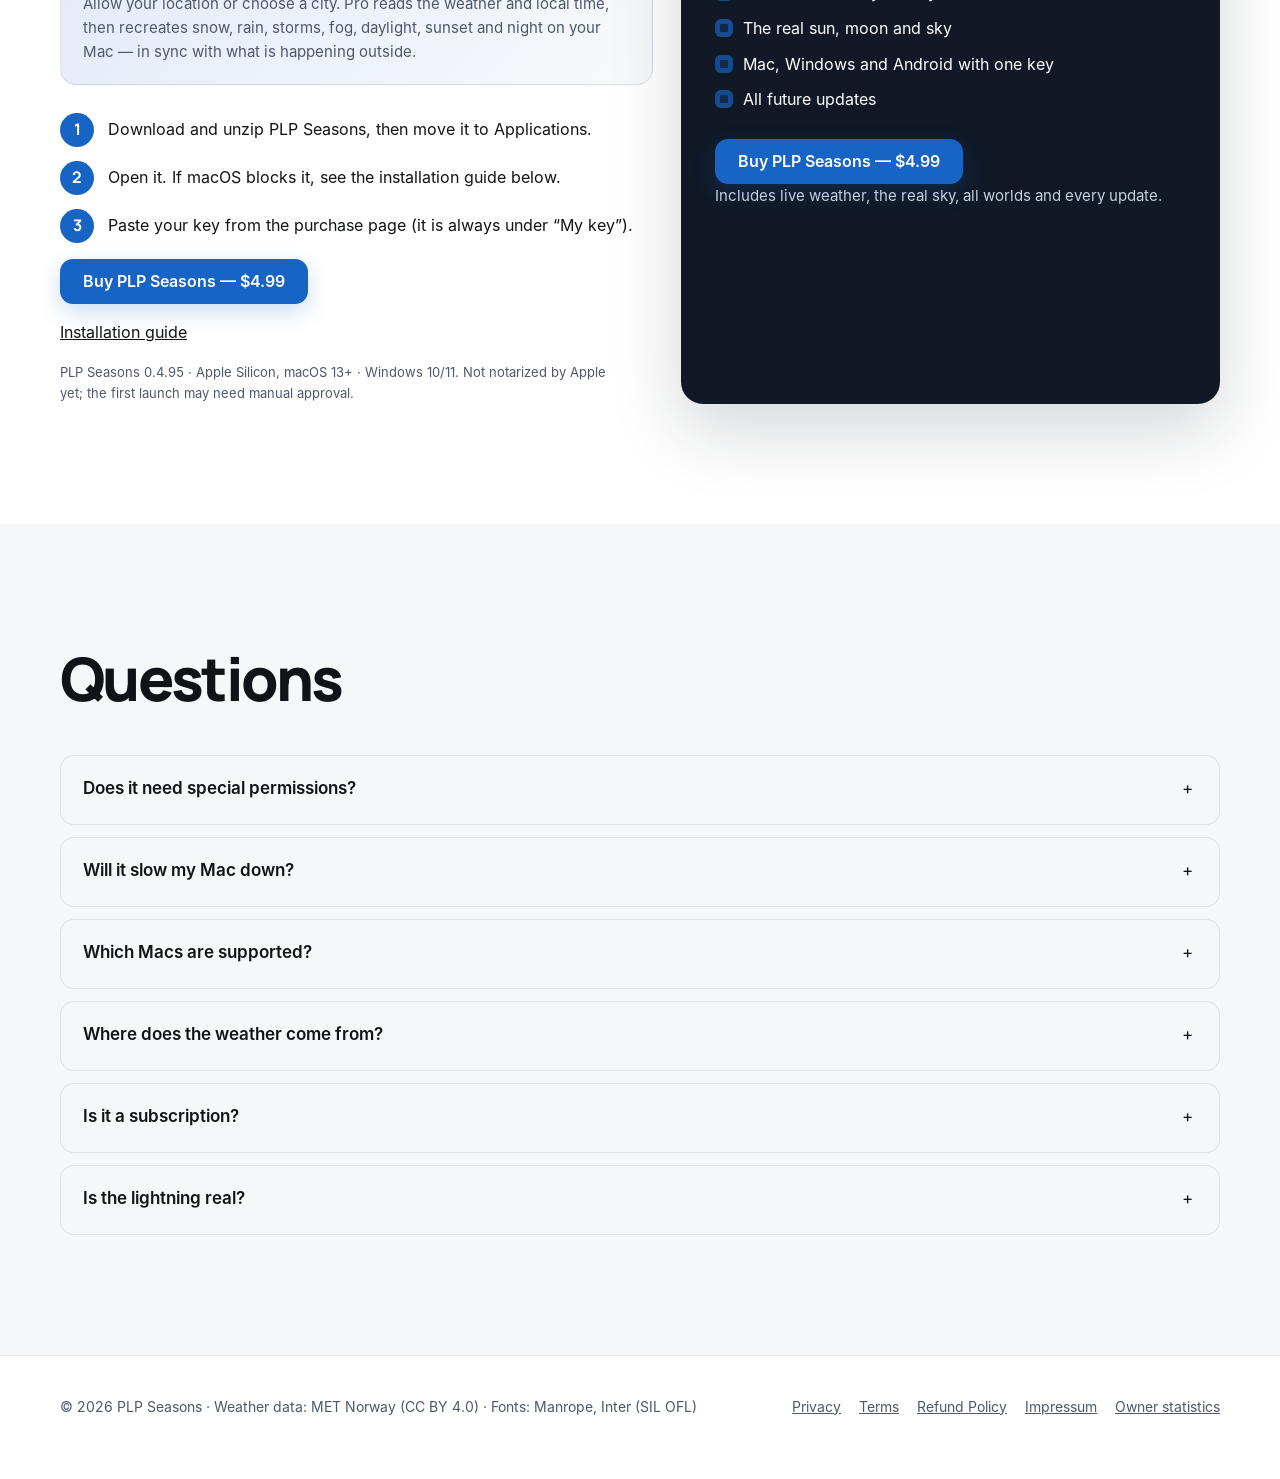
